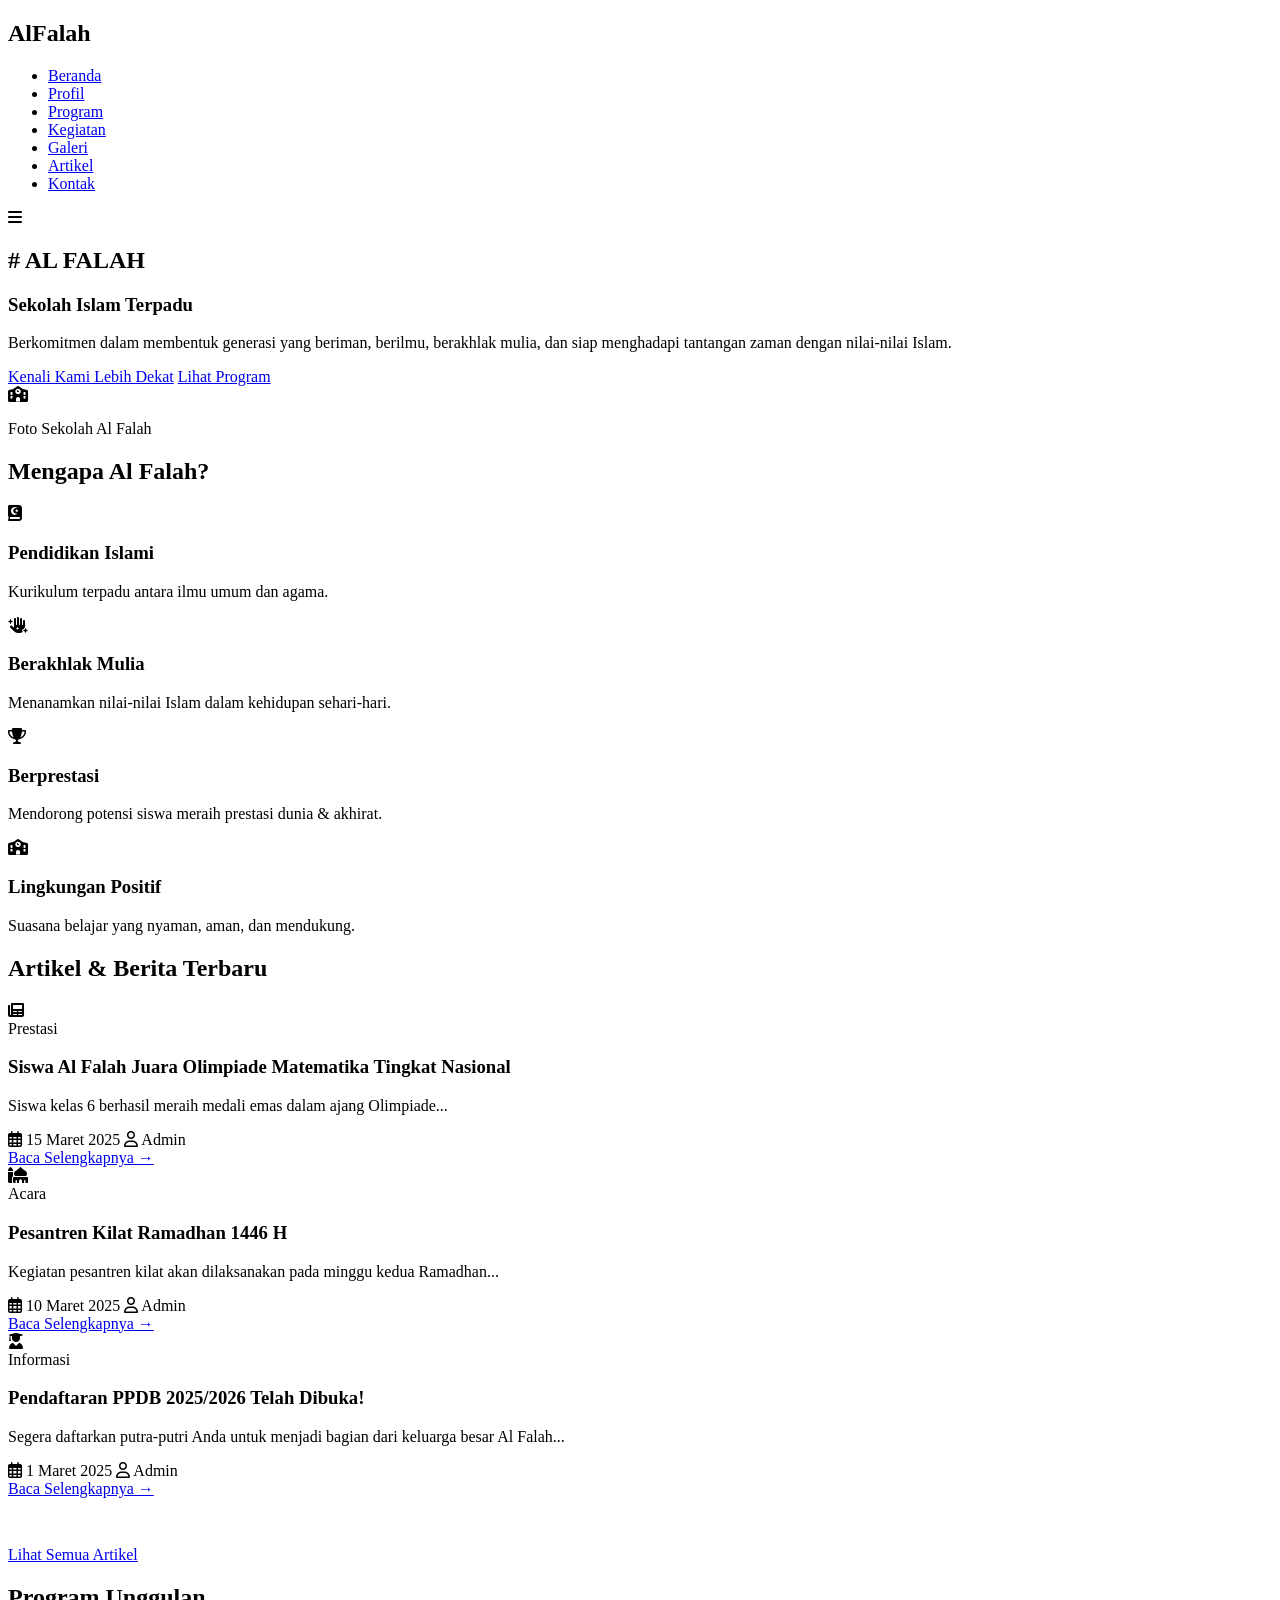
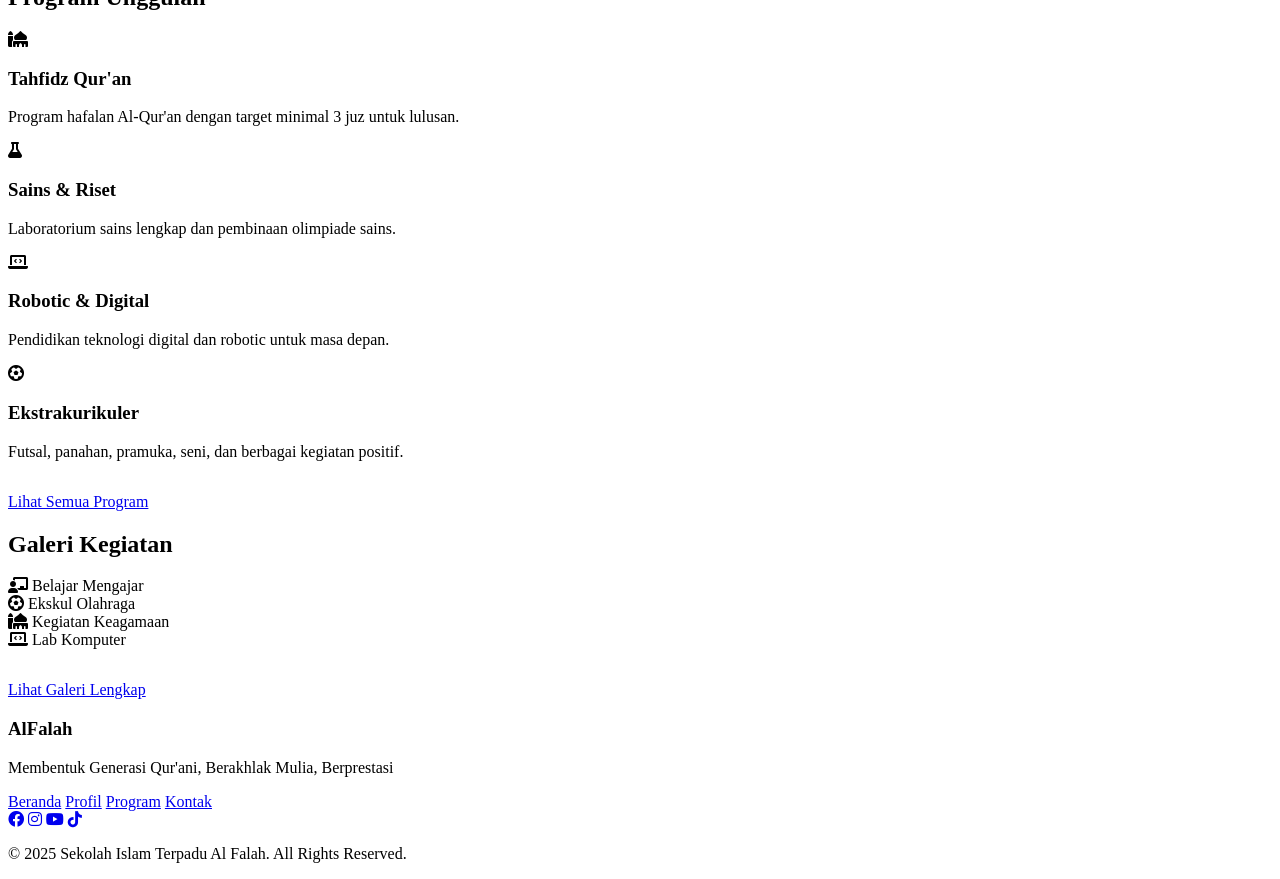
==== index.html @ 6acba29a "Add files via upload" ====
<!DOCTYPE html>
<html lang="id">
<head>
    <meta charset="UTF-8">
    <meta name="viewport" content="width=device-width, initial-scale=1.0">
    <title>Beranda | Sekolah Islam Terpadu Al Falah</title>
    <meta name="description" content="Sekolah Islam Terpadu Al Falah - Membentuk Generasi Qur'ani, Berakhlak Mulia, Berprestasi">
    <link rel="preconnect" href="https://fonts.googleapis.com">
    <link rel="preconnect" href="https://fonts.gstatic.com" crossorigin>
    <link href="https://fonts.googleapis.com/css2?family=Poppins:wght@300;400;500;600;700;800&display=swap" rel="stylesheet">
    <link rel="stylesheet" href="https://cdnjs.cloudflare.com/ajax/libs/font-awesome/6.0.0-beta3/css/all.min.css">
    <link rel="stylesheet" href="css/style.css">
</head>
<body>

<!-- ===== NAVBAR (Menu di garis 3) ===== -->
<nav class="navbar">
    <div class="logo">
        <h2>Al<span>Falah</span></h2>
    </div>
    <ul class="nav-links" id="navLinks">
        <li><a href="index.html" class="active">Beranda</a></li>
        <li><a href="profil.html">Profil</a></li>
        <li><a href="program.html">Program</a></li>
        <li><a href="kegiatan.html">Kegiatan</a></li>
        <li><a href="galeri.html">Galeri</a></li>
        <li><a href="artikel.html">Artikel</a></li>
        <li><a href="kontak.html">Kontak</a></li>
    </ul>
    <div class="menu-toggle" id="menuToggle">
        <i class="fas fa-bars"></i>
    </div>
</nav>

<main>
    <!-- ===== HERO SECTION ===== -->
    <section class="hero">
        <div class="hero-container">
            <div class="hero-content">
                <h1># AL FALAH</h1>
                <h3>Sekolah Islam Terpadu</h3>
                <p>Berkomitmen dalam membentuk generasi yang beriman, berilmu, berakhlak mulia, dan siap menghadapi tantangan zaman dengan nilai-nilai Islam.</p>
                <div class="btn-group">
                    <a href="profil.html" class="btn btn-primary">Kenali Kami Lebih Dekat</a>
                    <a href="program.html" class="btn btn-outline">Lihat Program</a>
                </div>
            </div>
            <div class="hero-image">
                <div class="image-placeholder">
                    <i class="fas fa-school"></i>
                    <p>Foto Sekolah Al Falah</p>
                </div>
            </div>
        </div>
    </section>

    <!-- ===== FITUR UTAMA ===== -->
    <section class="features">
        <div class="container">
            <h2 class="section-title">Mengapa Al Falah?</h2>
            <div class="features-grid">
                <div class="feature-card">
                    <i class="fas fa-quran"></i>
                    <h3>Pendidikan Islami</h3>
                    <p>Kurikulum terpadu antara ilmu umum dan agama.</p>
                </div>
                <div class="feature-card">
                    <i class="fas fa-hand-sparkles"></i>
                    <h3>Berakhlak Mulia</h3>
                    <p>Menanamkan nilai-nilai Islam dalam kehidupan sehari-hari.</p>
                </div>
                <div class="feature-card">
                    <i class="fas fa-trophy"></i>
                    <h3>Berprestasi</h3>
                    <p>Mendorong potensi siswa meraih prestasi dunia & akhirat.</p>
                </div>
                <div class="feature-card">
                    <i class="fas fa-school"></i>
                    <h3>Lingkungan Positif</h3>
                    <p>Suasana belajar yang nyaman, aman, dan mendukung.</p>
                </div>
            </div>
        </div>
    </section>

    <!-- ===== ARTIKEL TERBARU (Blog Utama) ===== -->
    <section class="blog-preview">
        <div class="container">
            <h2 class="section-title">Artikel & Berita Terbaru</h2>
            <div class="blog-grid">
                <div class="blog-card">
                    <div class="blog-image">
                        <i class="fas fa-newspaper"></i>
                    </div>
                    <div class="blog-info">
                        <span class="category">Prestasi</span>
                        <h3>Siswa Al Falah Juara Olimpiade Matematika Tingkat Nasional</h3>
                        <p>Siswa kelas 6 berhasil meraih medali emas dalam ajang Olimpiade...</p>
                        <div class="blog-meta">
                            <span><i class="far fa-calendar-alt"></i> 15 Maret 2025</span>
                            <span><i class="far fa-user"></i> Admin</span>
                        </div>
                        <a href="artikel.html" class="read-more">Baca Selengkapnya →</a>
                    </div>
                </div>
                <div class="blog-card">
                    <div class="blog-image">
                        <i class="fas fa-mosque"></i>
                    </div>
                    <div class="blog-info">
                        <span class="category">Acara</span>
                        <h3>Pesantren Kilat Ramadhan 1446 H</h3>
                        <p>Kegiatan pesantren kilat akan dilaksanakan pada minggu kedua Ramadhan...</p>
                        <div class="blog-meta">
                            <span><i class="far fa-calendar-alt"></i> 10 Maret 2025</span>
                            <span><i class="far fa-user"></i> Admin</span>
                        </div>
                        <a href="artikel.html" class="read-more">Baca Selengkapnya →</a>
                    </div>
                </div>
                <div class="blog-card">
                    <div class="blog-image">
                        <i class="fas fa-user-graduate"></i>
                    </div>
                    <div class="blog-info">
                        <span class="category">Informasi</span>
                        <h3>Pendaftaran PPDB 2025/2026 Telah Dibuka!</h3>
                        <p>Segera daftarkan putra-putri Anda untuk menjadi bagian dari keluarga besar Al Falah...</p>
                        <div class="blog-meta">
                            <span><i class="far fa-calendar-alt"></i> 1 Maret 2025</span>
                            <span><i class="far fa-user"></i> Admin</span>
                        </div>
                        <a href="artikel.html" class="read-more">Baca Selengkapnya →</a>
                    </div>
                </div>
            </div>
            <div class="text-center" style="margin-top: 3rem;">
                <a href="artikel.html" class="btn btn-outline">Lihat Semua Artikel</a>
            </div>
        </div>
    </section>

    <!-- ===== PROGRAM UNGGULAN PREVIEW ===== -->
    <section class="program-preview">
        <div class="container">
            <h2 class="section-title">Program Unggulan</h2>
            <div class="program-grid">
                <div class="program-card">
                    <i class="fas fa-mosque"></i>
                    <h3>Tahfidz Qur'an</h3>
                    <p>Program hafalan Al-Qur'an dengan target minimal 3 juz untuk lulusan.</p>
                </div>
                <div class="program-card">
                    <i class="fas fa-flask"></i>
                    <h3>Sains & Riset</h3>
                    <p>Laboratorium sains lengkap dan pembinaan olimpiade sains.</p>
                </div>
                <div class="program-card">
                    <i class="fas fa-laptop-code"></i>
                    <h3>Robotic & Digital</h3>
                    <p>Pendidikan teknologi digital dan robotic untuk masa depan.</p>
                </div>
                <div class="program-card">
                    <i class="fas fa-futbol"></i>
                    <h3>Ekstrakurikuler</h3>
                    <p>Futsal, panahan, pramuka, seni, dan berbagai kegiatan positif.</p>
                </div>
            </div>
            <div class="text-center" style="margin-top: 2rem;">
                <a href="program.html" class="btn btn-primary">Lihat Semua Program</a>
            </div>
        </div>
    </section>

    <!-- ===== GALERI PREVIEW ===== -->
    <section class="gallery-preview">
        <div class="container">
            <h2 class="section-title">Galeri Kegiatan</h2>
            <div class="gallery-grid">
                <div class="gallery-item">
                    <i class="fas fa-chalkboard-user"></i>
                    <span>Belajar Mengajar</span>
                </div>
                <div class="gallery-item">
                    <i class="fas fa-futbol"></i>
                    <span>Ekskul Olahraga</span>
                </div>
                <div class="gallery-item">
                    <i class="fas fa-mosque"></i>
                    <span>Kegiatan Keagamaan</span>
                </div>
                <div class="gallery-item">
                    <i class="fas fa-laptop-code"></i>
                    <span>Lab Komputer</span>
                </div>
            </div>
            <div class="text-center" style="margin-top: 2rem;">
                <a href="galeri.html" class="btn btn-outline">Lihat Galeri Lengkap</a>
            </div>
        </div>
    </section>
</main>

<footer>
    <div class="footer-content">
        <div class="footer-logo">
            <h3>Al<span>Falah</span></h3>
            <p>Membentuk Generasi Qur'ani, Berakhlak Mulia, Berprestasi</p>
        </div>
        <div class="footer-links">
            <a href="index.html">Beranda</a>
            <a href="profil.html">Profil</a>
            <a href="program.html">Program</a>
            <a href="kontak.html">Kontak</a>
        </div>
        <div class="social-icons">
            <a href="#"><i class="fab fa-facebook"></i></a>
            <a href="#"><i class="fab fa-instagram"></i></a>
            <a href="#"><i class="fab fa-youtube"></i></a>
            <a href="#"><i class="fab fa-tiktok"></i></a>
        </div>
    </div>
    <div class="footer-bottom">
        <p>&copy; 2025 Sekolah Islam Terpadu Al Falah. All Rights Reserved.</p>
    </div>
</footer>

<script src="js/main.js"></script>
</body>
</html>
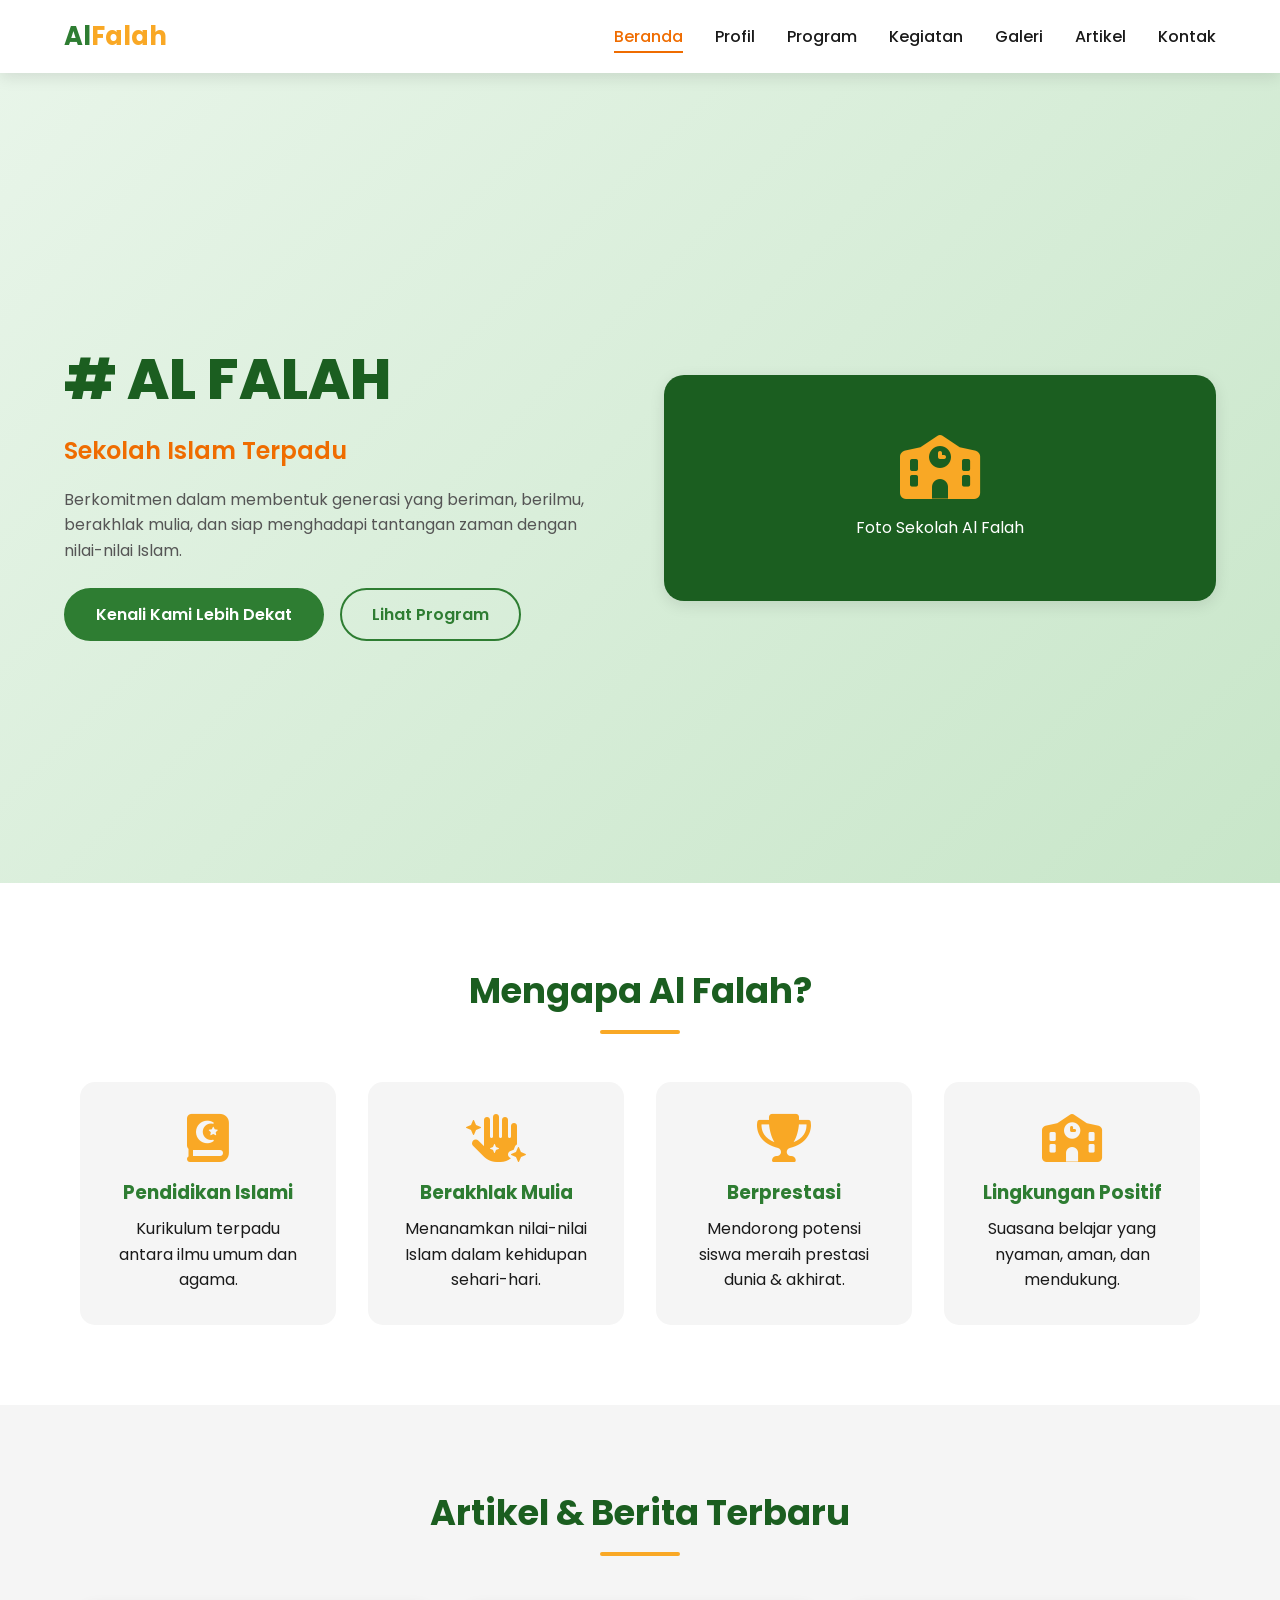
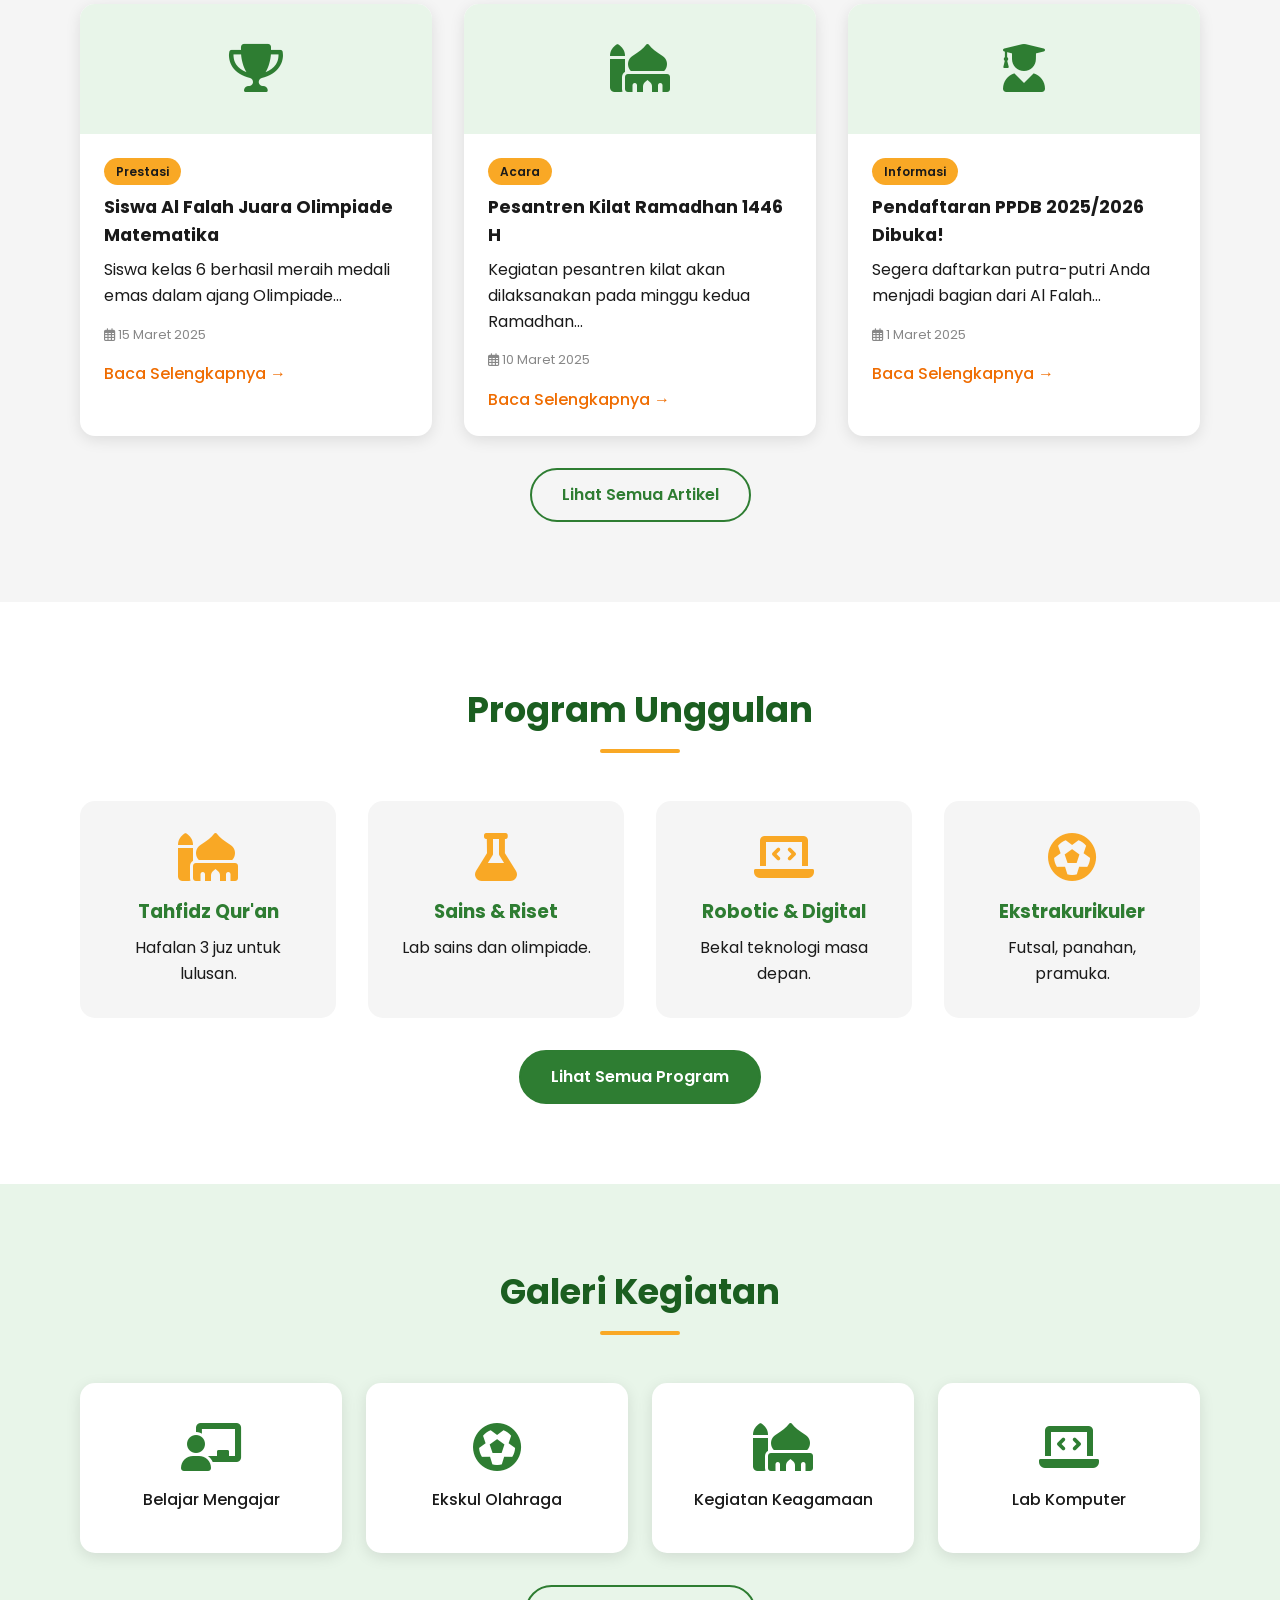
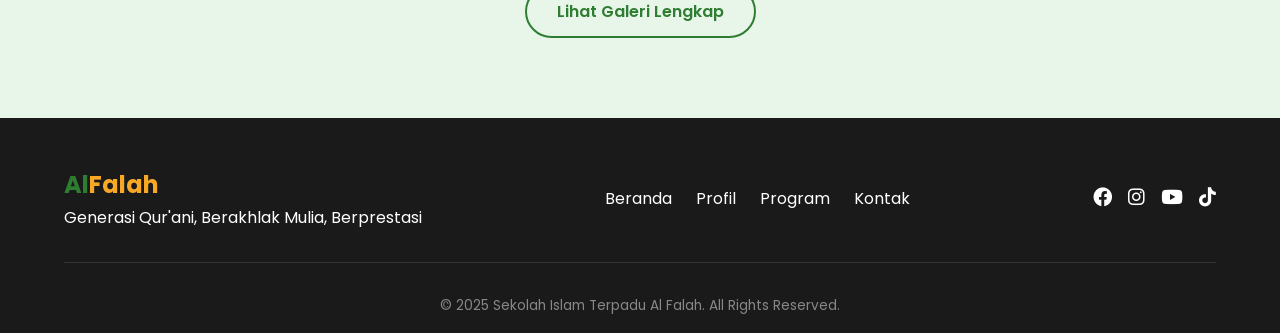
==== commit 9085f6eb: "Update index.html" ====
--- a/index.html
+++ b/index.html
@@ -1,230 +1,631 @@
-<!DOCTYPE html>
-<html lang="id">
-<head>
-    <meta charset="UTF-8">
-    <meta name="viewport" content="width=device-width, initial-scale=1.0">
-    <title>Beranda | Sekolah Islam Terpadu Al Falah</title>
-    <meta name="description" content="Sekolah Islam Terpadu Al Falah - Membentuk Generasi Qur'ani, Berakhlak Mulia, Berprestasi">
-    <link rel="preconnect" href="https://fonts.googleapis.com">
-    <link rel="preconnect" href="https://fonts.gstatic.com" crossorigin>
-    <link href="https://fonts.googleapis.com/css2?family=Poppins:wght@300;400;500;600;700;800&display=swap" rel="stylesheet">
-    <link rel="stylesheet" href="https://cdnjs.cloudflare.com/ajax/libs/font-awesome/6.0.0-beta3/css/all.min.css">
-    <link rel="stylesheet" href="css/style.css">
-</head>
-<body>
-
-<!-- ===== NAVBAR (Menu di garis 3) ===== -->
-<nav class="navbar">
-    <div class="logo">
-        <h2>Al<span>Falah</span></h2>
-    </div>
-    <ul class="nav-links" id="navLinks">
-        <li><a href="index.html" class="active">Beranda</a></li>
-        <li><a href="profil.html">Profil</a></li>
-        <li><a href="program.html">Program</a></li>
-        <li><a href="kegiatan.html">Kegiatan</a></li>
-        <li><a href="galeri.html">Galeri</a></li>
-        <li><a href="artikel.html">Artikel</a></li>
-        <li><a href="kontak.html">Kontak</a></li>
-    </ul>
-    <div class="menu-toggle" id="menuToggle">
-        <i class="fas fa-bars"></i>
-    </div>
-</nav>
-
-<main>
-    <!-- ===== HERO SECTION ===== -->
-    <section class="hero">
-        <div class="hero-container">
-            <div class="hero-content">
-                <h1># AL FALAH</h1>
-                <h3>Sekolah Islam Terpadu</h3>
-                <p>Berkomitmen dalam membentuk generasi yang beriman, berilmu, berakhlak mulia, dan siap menghadapi tantangan zaman dengan nilai-nilai Islam.</p>
-                <div class="btn-group">
-                    <a href="profil.html" class="btn btn-primary">Kenali Kami Lebih Dekat</a>
-                    <a href="program.html" class="btn btn-outline">Lihat Program</a>
-                </div>
-            </div>
-            <div class="hero-image">
-                <div class="image-placeholder">
-                    <i class="fas fa-school"></i>
-                    <p>Foto Sekolah Al Falah</p>
-                </div>
-            </div>
-        </div>
-    </section>
-
-    <!-- ===== FITUR UTAMA ===== -->
-    <section class="features">
-        <div class="container">
-            <h2 class="section-title">Mengapa Al Falah?</h2>
-            <div class="features-grid">
-                <div class="feature-card">
-                    <i class="fas fa-quran"></i>
-                    <h3>Pendidikan Islami</h3>
-                    <p>Kurikulum terpadu antara ilmu umum dan agama.</p>
-                </div>
-                <div class="feature-card">
-                    <i class="fas fa-hand-sparkles"></i>
-                    <h3>Berakhlak Mulia</h3>
-                    <p>Menanamkan nilai-nilai Islam dalam kehidupan sehari-hari.</p>
-                </div>
-                <div class="feature-card">
-                    <i class="fas fa-trophy"></i>
-                    <h3>Berprestasi</h3>
-                    <p>Mendorong potensi siswa meraih prestasi dunia & akhirat.</p>
-                </div>
-                <div class="feature-card">
-                    <i class="fas fa-school"></i>
-                    <h3>Lingkungan Positif</h3>
-                    <p>Suasana belajar yang nyaman, aman, dan mendukung.</p>
-                </div>
-            </div>
-        </div>
-    </section>
-
-    <!-- ===== ARTIKEL TERBARU (Blog Utama) ===== -->
-    <section class="blog-preview">
-        <div class="container">
-            <h2 class="section-title">Artikel & Berita Terbaru</h2>
-            <div class="blog-grid">
-                <div class="blog-card">
-                    <div class="blog-image">
-                        <i class="fas fa-newspaper"></i>
-                    </div>
-                    <div class="blog-info">
-                        <span class="category">Prestasi</span>
-                        <h3>Siswa Al Falah Juara Olimpiade Matematika Tingkat Nasional</h3>
-                        <p>Siswa kelas 6 berhasil meraih medali emas dalam ajang Olimpiade...</p>
-                        <div class="blog-meta">
-                            <span><i class="far fa-calendar-alt"></i> 15 Maret 2025</span>
-                            <span><i class="far fa-user"></i> Admin</span>
-                        </div>
-                        <a href="artikel.html" class="read-more">Baca Selengkapnya →</a>
-                    </div>
-                </div>
-                <div class="blog-card">
-                    <div class="blog-image">
-                        <i class="fas fa-mosque"></i>
-                    </div>
-                    <div class="blog-info">
-                        <span class="category">Acara</span>
-                        <h3>Pesantren Kilat Ramadhan 1446 H</h3>
-                        <p>Kegiatan pesantren kilat akan dilaksanakan pada minggu kedua Ramadhan...</p>
-                        <div class="blog-meta">
-                            <span><i class="far fa-calendar-alt"></i> 10 Maret 2025</span>
-                            <span><i class="far fa-user"></i> Admin</span>
-                        </div>
-                        <a href="artikel.html" class="read-more">Baca Selengkapnya →</a>
-                    </div>
-                </div>
-                <div class="blog-card">
-                    <div class="blog-image">
-                        <i class="fas fa-user-graduate"></i>
-                    </div>
-                    <div class="blog-info">
-                        <span class="category">Informasi</span>
-                        <h3>Pendaftaran PPDB 2025/2026 Telah Dibuka!</h3>
-                        <p>Segera daftarkan putra-putri Anda untuk menjadi bagian dari keluarga besar Al Falah...</p>
-                        <div class="blog-meta">
-                            <span><i class="far fa-calendar-alt"></i> 1 Maret 2025</span>
-                            <span><i class="far fa-user"></i> Admin</span>
-                        </div>
-                        <a href="artikel.html" class="read-more">Baca Selengkapnya →</a>
-                    </div>
-                </div>
-            </div>
-            <div class="text-center" style="margin-top: 3rem;">
-                <a href="artikel.html" class="btn btn-outline">Lihat Semua Artikel</a>
-            </div>
-        </div>
-    </section>
-
-    <!-- ===== PROGRAM UNGGULAN PREVIEW ===== -->
-    <section class="program-preview">
-        <div class="container">
-            <h2 class="section-title">Program Unggulan</h2>
-            <div class="program-grid">
-                <div class="program-card">
-                    <i class="fas fa-mosque"></i>
-                    <h3>Tahfidz Qur'an</h3>
-                    <p>Program hafalan Al-Qur'an dengan target minimal 3 juz untuk lulusan.</p>
-                </div>
-                <div class="program-card">
-                    <i class="fas fa-flask"></i>
-                    <h3>Sains & Riset</h3>
-                    <p>Laboratorium sains lengkap dan pembinaan olimpiade sains.</p>
-                </div>
-                <div class="program-card">
-                    <i class="fas fa-laptop-code"></i>
-                    <h3>Robotic & Digital</h3>
-                    <p>Pendidikan teknologi digital dan robotic untuk masa depan.</p>
-                </div>
-                <div class="program-card">
-                    <i class="fas fa-futbol"></i>
-                    <h3>Ekstrakurikuler</h3>
-                    <p>Futsal, panahan, pramuka, seni, dan berbagai kegiatan positif.</p>
-                </div>
-            </div>
-            <div class="text-center" style="margin-top: 2rem;">
-                <a href="program.html" class="btn btn-primary">Lihat Semua Program</a>
-            </div>
-        </div>
-    </section>
-
-    <!-- ===== GALERI PREVIEW ===== -->
-    <section class="gallery-preview">
-        <div class="container">
-            <h2 class="section-title">Galeri Kegiatan</h2>
-            <div class="gallery-grid">
-                <div class="gallery-item">
-                    <i class="fas fa-chalkboard-user"></i>
-                    <span>Belajar Mengajar</span>
-                </div>
-                <div class="gallery-item">
-                    <i class="fas fa-futbol"></i>
-                    <span>Ekskul Olahraga</span>
-                </div>
-                <div class="gallery-item">
-                    <i class="fas fa-mosque"></i>
-                    <span>Kegiatan Keagamaan</span>
-                </div>
-                <div class="gallery-item">
-                    <i class="fas fa-laptop-code"></i>
-                    <span>Lab Komputer</span>
-                </div>
-            </div>
-            <div class="text-center" style="margin-top: 2rem;">
-                <a href="galeri.html" class="btn btn-outline">Lihat Galeri Lengkap</a>
-            </div>
-        </div>
-    </section>
-</main>
-
-<footer>
-    <div class="footer-content">
-        <div class="footer-logo">
-            <h3>Al<span>Falah</span></h3>
-            <p>Membentuk Generasi Qur'ani, Berakhlak Mulia, Berprestasi</p>
-        </div>
-        <div class="footer-links">
-            <a href="index.html">Beranda</a>
-            <a href="profil.html">Profil</a>
-            <a href="program.html">Program</a>
-            <a href="kontak.html">Kontak</a>
-        </div>
-        <div class="social-icons">
-            <a href="#"><i class="fab fa-facebook"></i></a>
-            <a href="#"><i class="fab fa-instagram"></i></a>
-            <a href="#"><i class="fab fa-youtube"></i></a>
-            <a href="#"><i class="fab fa-tiktok"></i></a>
-        </div>
-    </div>
-    <div class="footer-bottom">
-        <p>&copy; 2025 Sekolah Islam Terpadu Al Falah. All Rights Reserved.</p>
-    </div>
-</footer>
-
-<script src="js/main.js"></script>
-</body>
+<!DOCTYPE html>
+<html lang="id">
+<head>
+    <meta charset="UTF-8">
+    <meta name="viewport" content="width=device-width, initial-scale=1.0">
+    <title>Beranda | Sekolah Islam Terpadu Al Falah</title>
+    <link rel="preconnect" href="https://fonts.googleapis.com">
+    <link rel="preconnect" href="https://fonts.gstatic.com" crossorigin>
+    <link href="https://fonts.googleapis.com/css2?family=Poppins:wght@300;400;500;600;700;800&display=swap" rel="stylesheet">
+    <link rel="stylesheet" href="https://cdnjs.cloudflare.com/ajax/libs/font-awesome/6.0.0-beta3/css/all.min.css">
+    <style>
+        * {
+            margin: 0;
+            padding: 0;
+            box-sizing: border-box;
+        }
+        :root {
+            --primary-green: #2e7d32;
+            --primary-dark: #1b5e20;
+            --primary-light: #e8f5e9;
+            --accent-gold: #f9a825;
+            --accent-orange: #ef6c00;
+            --text-dark: #1a1a1a;
+            --text-gray: #555;
+            --text-light: #888;
+            --bg-light: #f5f5f5;
+            --white: #ffffff;
+            --shadow: 0 4px 15px rgba(0,0,0,0.1);
+            --transition: all 0.3s ease;
+        }
+        body {
+            font-family: 'Poppins', sans-serif;
+            line-height: 1.6;
+            color: var(--text-dark);
+            overflow-x: hidden;
+        }
+        .container {
+            max-width: 1200px;
+            margin: 0 auto;
+            padding: 0 20px;
+        }
+        .section-title {
+            font-size: 2.2rem;
+            text-align: center;
+            color: var(--primary-dark);
+            margin-bottom: 3rem;
+            position: relative;
+            padding-bottom: 15px;
+        }
+        .section-title::after {
+            content: '';
+            position: absolute;
+            bottom: 0;
+            left: 50%;
+            transform: translateX(-50%);
+            width: 80px;
+            height: 4px;
+            background: var(--accent-gold);
+            border-radius: 2px;
+        }
+        .text-center {
+            text-align: center;
+        }
+        /* Navbar */
+        .navbar {
+            background: var(--white);
+            padding: 1rem 5%;
+            display: flex;
+            justify-content: space-between;
+            align-items: center;
+            box-shadow: var(--shadow);
+            position: sticky;
+            top: 0;
+            z-index: 1000;
+            flex-wrap: wrap;
+        }
+        .logo h2 {
+            color: var(--primary-green);
+            font-size: 1.6rem;
+        }
+        .logo span {
+            color: var(--accent-gold);
+        }
+        .nav-links {
+            display: flex;
+            gap: 2rem;
+            list-style: none;
+        }
+        .nav-links li {
+            list-style: none;
+        }
+        .nav-links a {
+            text-decoration: none;
+            color: var(--text-dark);
+            font-weight: 500;
+            transition: var(--transition);
+            position: relative;
+        }
+        .nav-links a::after {
+            content: '';
+            position: absolute;
+            bottom: -5px;
+            left: 0;
+            width: 0;
+            height: 2px;
+            background: var(--accent-orange);
+            transition: var(--transition);
+        }
+        .nav-links a:hover::after,
+        .nav-links a.active::after {
+            width: 100%;
+        }
+        .nav-links a:hover,
+        .nav-links a.active {
+            color: var(--accent-orange);
+        }
+        .menu-toggle {
+            display: none;
+            font-size: 1.5rem;
+            cursor: pointer;
+            color: var(--primary-green);
+        }
+        /* Buttons */
+        .btn {
+            padding: 12px 30px;
+            border-radius: 40px;
+            text-decoration: none;
+            font-weight: 600;
+            transition: var(--transition);
+            display: inline-block;
+            cursor: pointer;
+            border: none;
+            font-family: inherit;
+        }
+        .btn-primary {
+            background: var(--primary-green);
+            color: var(--white);
+            border: 2px solid var(--primary-green);
+        }
+        .btn-primary:hover {
+            background: var(--primary-dark);
+            transform: translateY(-3px);
+        }
+        .btn-outline {
+            border: 2px solid var(--primary-green);
+            color: var(--primary-green);
+            background: transparent;
+        }
+        .btn-outline:hover {
+            background: var(--primary-green);
+            color: var(--white);
+            transform: translateY(-3px);
+        }
+        /* Hero */
+        .hero {
+            min-height: 90vh;
+            background: linear-gradient(135deg, #e8f5e9 0%, #c8e6c9 100%);
+            display: flex;
+            align-items: center;
+            padding: 80px 5% 60px;
+        }
+        .hero-container {
+            max-width: 1200px;
+            margin: 0 auto;
+            display: grid;
+            grid-template-columns: 1fr 1fr;
+            gap: 3rem;
+            align-items: center;
+        }
+        .hero-content h1 {
+            font-size: 3.5rem;
+            font-weight: 800;
+            color: var(--primary-dark);
+            margin-bottom: 0.5rem;
+        }
+        .hero-content h3 {
+            font-size: 1.5rem;
+            font-weight: 600;
+            color: var(--accent-orange);
+            margin-bottom: 1rem;
+        }
+        .hero-content p {
+            color: var(--text-gray);
+            margin-bottom: 1.5rem;
+        }
+        .btn-group {
+            display: flex;
+            gap: 1rem;
+            flex-wrap: wrap;
+        }
+        .image-placeholder {
+            background: var(--primary-dark);
+            border-radius: 20px;
+            padding: 60px 40px;
+            text-align: center;
+            color: var(--white);
+            box-shadow: var(--shadow);
+        }
+        .image-placeholder i {
+            font-size: 4rem;
+            margin-bottom: 1rem;
+            color: var(--accent-gold);
+        }
+        /* Features */
+        .features {
+            padding: 5rem 0;
+            background: var(--white);
+        }
+        .features-grid {
+            display: grid;
+            grid-template-columns: repeat(4, 1fr);
+            gap: 2rem;
+            max-width: 1200px;
+            margin: 0 auto;
+            padding: 0 20px;
+        }
+        .feature-card {
+            background: var(--bg-light);
+            padding: 2rem;
+            text-align: center;
+            border-radius: 15px;
+            transition: var(--transition);
+        }
+        .feature-card:hover {
+            transform: translateY(-10px);
+            box-shadow: var(--shadow);
+        }
+        .feature-card i {
+            font-size: 3rem;
+            color: var(--accent-gold);
+            margin-bottom: 1rem;
+        }
+        .feature-card h3 {
+            color: var(--primary-green);
+            margin-bottom: 0.5rem;
+        }
+        /* Blog Preview */
+        .blog-preview {
+            padding: 5rem 0;
+            background: var(--bg-light);
+        }
+        .blog-grid {
+            display: grid;
+            grid-template-columns: repeat(3, 1fr);
+            gap: 2rem;
+            max-width: 1200px;
+            margin: 0 auto;
+            padding: 0 20px;
+        }
+        .blog-card {
+            background: var(--white);
+            border-radius: 15px;
+            overflow: hidden;
+            box-shadow: var(--shadow);
+            transition: var(--transition);
+        }
+        .blog-card:hover {
+            transform: translateY(-5px);
+        }
+        .blog-image {
+            background: var(--primary-light);
+            padding: 40px;
+            text-align: center;
+        }
+        .blog-image i {
+            font-size: 3rem;
+            color: var(--primary-green);
+        }
+        .blog-info {
+            padding: 1.5rem;
+        }
+        .category {
+            background: var(--accent-gold);
+            color: var(--text-dark);
+            padding: 4px 12px;
+            border-radius: 20px;
+            font-size: 0.75rem;
+            font-weight: 600;
+            display: inline-block;
+            margin-bottom: 0.5rem;
+        }
+        .blog-info h3 {
+            margin-bottom: 0.5rem;
+            font-size: 1.1rem;
+        }
+        .blog-meta {
+            margin: 1rem 0;
+            font-size: 0.8rem;
+            color: var(--text-light);
+        }
+        .read-more {
+            color: var(--accent-orange);
+            text-decoration: none;
+            font-weight: 500;
+        }
+        /* Program Preview */
+        .program-preview {
+            padding: 5rem 0;
+            background: var(--white);
+        }
+        .program-grid {
+            display: grid;
+            grid-template-columns: repeat(4, 1fr);
+            gap: 2rem;
+            max-width: 1200px;
+            margin: 0 auto;
+            padding: 0 20px;
+        }
+        .program-card {
+            background: var(--bg-light);
+            padding: 2rem;
+            text-align: center;
+            border-radius: 15px;
+            transition: var(--transition);
+        }
+        .program-card:hover {
+            transform: translateY(-10px);
+            box-shadow: var(--shadow);
+        }
+        .program-card i {
+            font-size: 3rem;
+            color: var(--accent-gold);
+            margin-bottom: 1rem;
+        }
+        .program-card h3 {
+            color: var(--primary-green);
+            margin-bottom: 0.5rem;
+        }
+        /* Gallery Preview */
+        .gallery-preview {
+            padding: 5rem 0;
+            background: var(--primary-light);
+        }
+        .gallery-grid {
+            display: grid;
+            grid-template-columns: repeat(4, 1fr);
+            gap: 1.5rem;
+            max-width: 1200px;
+            margin: 0 auto;
+            padding: 0 20px;
+        }
+        .gallery-item {
+            background: var(--white);
+            padding: 40px 20px;
+            text-align: center;
+            border-radius: 15px;
+            transition: var(--transition);
+            cursor: pointer;
+            box-shadow: var(--shadow);
+        }
+        .gallery-item i {
+            font-size: 3rem;
+            color: var(--primary-green);
+            margin-bottom: 1rem;
+            display: block;
+        }
+        .gallery-item span {
+            color: var(--text-dark);
+            font-weight: 500;
+        }
+        .gallery-item:hover {
+            transform: scale(1.03);
+            background: var(--primary-green);
+        }
+        .gallery-item:hover i,
+        .gallery-item:hover span {
+            color: var(--white);
+        }
+        /* Footer */
+        footer {
+            background: #1a1a1a;
+            color: var(--white);
+            padding: 3rem 5% 1rem;
+        }
+        .footer-content {
+            max-width: 1200px;
+            margin: 0 auto;
+            display: flex;
+            justify-content: space-between;
+            align-items: center;
+            flex-wrap: wrap;
+            gap: 2rem;
+            padding-bottom: 2rem;
+            border-bottom: 1px solid #333;
+        }
+        .footer-logo h3 {
+            font-size: 1.5rem;
+            color: var(--primary-green);
+        }
+        .footer-logo span {
+            color: var(--accent-gold);
+        }
+        .footer-links {
+            display: flex;
+            gap: 1.5rem;
+        }
+        .footer-links a {
+            color: var(--white);
+            text-decoration: none;
+            transition: var(--transition);
+        }
+        .footer-links a:hover {
+            color: var(--accent-gold);
+        }
+        .social-icons {
+            display: flex;
+            gap: 1rem;
+        }
+        .social-icons a {
+            color: var(--white);
+            font-size: 1.2rem;
+            transition: var(--transition);
+        }
+        .social-icons a:hover {
+            color: var(--accent-gold);
+            transform: translateY(-3px);
+        }
+        .footer-bottom {
+            text-align: center;
+            padding-top: 2rem;
+            font-size: 0.85rem;
+            color: var(--text-light);
+        }
+        /* Responsive */
+        @media (max-width: 1024px) {
+            .features-grid, .program-grid, .gallery-grid {
+                grid-template-columns: repeat(2, 1fr);
+            }
+            .blog-grid {
+                grid-template-columns: repeat(2, 1fr);
+            }
+        }
+        @media (max-width: 992px) {
+            .hero-container {
+                grid-template-columns: 1fr;
+                text-align: center;
+            }
+            .btn-group {
+                justify-content: center;
+            }
+            .hero-content h1 {
+                font-size: 2.5rem;
+            }
+        }
+        @media (max-width: 768px) {
+            .menu-toggle {
+                display: block;
+            }
+            .nav-links {
+                position: fixed;
+                top: 70px;
+                left: -100%;
+                width: 100%;
+                background: var(--white);
+                flex-direction: column;
+                align-items: center;
+                padding: 2rem 0;
+                box-shadow: var(--shadow);
+                transition: var(--transition);
+            }
+            .nav-links.active {
+                left: 0;
+            }
+            .features-grid, .program-grid, .gallery-grid, .blog-grid {
+                grid-template-columns: 1fr;
+            }
+            .footer-content {
+                flex-direction: column;
+                text-align: center;
+            }
+        }
+    </style>
+</head>
+<body>
+
+<nav class="navbar">
+    <div class="logo">
+        <h2>Al<span>Falah</span></h2>
+    </div>
+    <ul class="nav-links" id="navLinks">
+        <li><a href="index.html" class="active">Beranda</a></li>
+        <li><a href="profil.html">Profil</a></li>
+        <li><a href="program.html">Program</a></li>
+        <li><a href="kegiatan.html">Kegiatan</a></li>
+        <li><a href="galeri.html">Galeri</a></li>
+        <li><a href="artikel.html">Artikel</a></li>
+        <li><a href="kontak.html">Kontak</a></li>
+    </ul>
+    <div class="menu-toggle" id="menuToggle">
+        <i class="fas fa-bars"></i>
+    </div>
+</nav>
+
+<main>
+    <section class="hero">
+        <div class="hero-container">
+            <div class="hero-content">
+                <h1># AL FALAH</h1>
+                <h3>Sekolah Islam Terpadu</h3>
+                <p>Berkomitmen dalam membentuk generasi yang beriman, berilmu, berakhlak mulia, dan siap menghadapi tantangan zaman dengan nilai-nilai Islam.</p>
+                <div class="btn-group">
+                    <a href="profil.html" class="btn btn-primary">Kenali Kami Lebih Dekat</a>
+                    <a href="program.html" class="btn btn-outline">Lihat Program</a>
+                </div>
+            </div>
+            <div class="hero-image">
+                <div class="image-placeholder">
+                    <i class="fas fa-school"></i>
+                    <p>Foto Sekolah Al Falah</p>
+                </div>
+            </div>
+        </div>
+    </section>
+
+    <section class="features">
+        <div class="container">
+            <h2 class="section-title">Mengapa Al Falah?</h2>
+            <div class="features-grid">
+                <div class="feature-card">
+                    <i class="fas fa-quran"></i>
+                    <h3>Pendidikan Islami</h3>
+                    <p>Kurikulum terpadu antara ilmu umum dan agama.</p>
+                </div>
+                <div class="feature-card">
+                    <i class="fas fa-hand-sparkles"></i>
+                    <h3>Berakhlak Mulia</h3>
+                    <p>Menanamkan nilai-nilai Islam dalam kehidupan sehari-hari.</p>
+                </div>
+                <div class="feature-card">
+                    <i class="fas fa-trophy"></i>
+                    <h3>Berprestasi</h3>
+                    <p>Mendorong potensi siswa meraih prestasi dunia & akhirat.</p>
+                </div>
+                <div class="feature-card">
+                    <i class="fas fa-school"></i>
+                    <h3>Lingkungan Positif</h3>
+                    <p>Suasana belajar yang nyaman, aman, dan mendukung.</p>
+                </div>
+            </div>
+        </div>
+    </section>
+
+    <section class="blog-preview">
+        <div class="container">
+            <h2 class="section-title">Artikel & Berita Terbaru</h2>
+            <div class="blog-grid">
+                <div class="blog-card">
+                    <div class="blog-image"><i class="fas fa-trophy"></i></div>
+                    <div class="blog-info">
+                        <span class="category">Prestasi</span>
+                        <h3>Siswa Al Falah Juara Olimpiade Matematika</h3>
+                        <p>Siswa kelas 6 berhasil meraih medali emas dalam ajang Olimpiade...</p>
+                        <div class="blog-meta"><span><i class="far fa-calendar-alt"></i> 15 Maret 2025</span></div>
+                        <a href="artikel.html" class="read-more">Baca Selengkapnya →</a>
+                    </div>
+                </div>
+                <div class="blog-card">
+                    <div class="blog-image"><i class="fas fa-mosque"></i></div>
+                    <div class="blog-info">
+                        <span class="category">Acara</span>
+                        <h3>Pesantren Kilat Ramadhan 1446 H</h3>
+                        <p>Kegiatan pesantren kilat akan dilaksanakan pada minggu kedua Ramadhan...</p>
+                        <div class="blog-meta"><span><i class="far fa-calendar-alt"></i> 10 Maret 2025</span></div>
+                        <a href="artikel.html" class="read-more">Baca Selengkapnya →</a>
+                    </div>
+                </div>
+                <div class="blog-card">
+                    <div class="blog-image"><i class="fas fa-user-graduate"></i></div>
+                    <div class="blog-info">
+                        <span class="category">Informasi</span>
+                        <h3>Pendaftaran PPDB 2025/2026 Dibuka!</h3>
+                        <p>Segera daftarkan putra-putri Anda menjadi bagian dari Al Falah...</p>
+                        <div class="blog-meta"><span><i class="far fa-calendar-alt"></i> 1 Maret 2025</span></div>
+                        <a href="artikel.html" class="read-more">Baca Selengkapnya →</a>
+                    </div>
+                </div>
+            </div>
+            <div class="text-center" style="margin-top: 2rem;"><a href="artikel.html" class="btn btn-outline">Lihat Semua Artikel</a></div>
+        </div>
+    </section>
+
+    <section class="program-preview">
+        <div class="container">
+            <h2 class="section-title">Program Unggulan</h2>
+            <div class="program-grid">
+                <div class="program-card"><i class="fas fa-mosque"></i><h3>Tahfidz Qur'an</h3><p>Hafalan 3 juz untuk lulusan.</p></div>
+                <div class="program-card"><i class="fas fa-flask"></i><h3>Sains & Riset</h3><p>Lab sains dan olimpiade.</p></div>
+                <div class="program-card"><i class="fas fa-laptop-code"></i><h3>Robotic & Digital</h3><p>Bekal teknologi masa depan.</p></div>
+                <div class="program-card"><i class="fas fa-futbol"></i><h3>Ekstrakurikuler</h3><p>Futsal, panahan, pramuka.</p></div>
+            </div>
+            <div class="text-center" style="margin-top: 2rem;"><a href="program.html" class="btn btn-primary">Lihat Semua Program</a></div>
+        </div>
+    </section>
+
+    <section class="gallery-preview">
+        <div class="container">
+            <h2 class="section-title">Galeri Kegiatan</h2>
+            <div class="gallery-grid">
+                <div class="gallery-item"><i class="fas fa-chalkboard-user"></i><span>Belajar Mengajar</span></div>
+                <div class="gallery-item"><i class="fas fa-futbol"></i><span>Ekskul Olahraga</span></div>
+                <div class="gallery-item"><i class="fas fa-mosque"></i><span>Kegiatan Keagamaan</span></div>
+                <div class="gallery-item"><i class="fas fa-laptop-code"></i><span>Lab Komputer</span></div>
+            </div>
+            <div class="text-center" style="margin-top: 2rem;"><a href="galeri.html" class="btn btn-outline">Lihat Galeri Lengkap</a></div>
+        </div>
+    </section>
+</main>
+
+<footer>
+    <div class="footer-content">
+        <div class="footer-logo"><h3>Al<span>Falah</span></h3><p>Generasi Qur'ani, Berakhlak Mulia, Berprestasi</p></div>
+        <div class="footer-links"><a href="index.html">Beranda</a><a href="profil.html">Profil</a><a href="program.html">Program</a><a href="kontak.html">Kontak</a></div>
+        <div class="social-icons"><a href="#"><i class="fab fa-facebook"></i></a><a href="#"><i class="fab fa-instagram"></i></a><a href="#"><i class="fab fa-youtube"></i></a><a href="#"><i class="fab fa-tiktok"></i></a></div>
+    </div>
+    <div class="footer-bottom"><p>&copy; 2025 Sekolah Islam Terpadu Al Falah. All Rights Reserved.</p></div>
+</footer>
+
+<script>
+    const menuToggle = document.getElementById('menuToggle');
+    const navLinks = document.getElementById('navLinks');
+    if (menuToggle) {
+        menuToggle.addEventListener('click', () => { navLinks.classList.toggle('active'); });
+    }
+    document.querySelectorAll('.nav-links a').forEach(link => {
+        link.addEventListener('click', () => {
+            if (navLinks.classList.contains('active')) navLinks.classList.remove('active');
+        });
+    });
+</script>
+</body>
 </html>
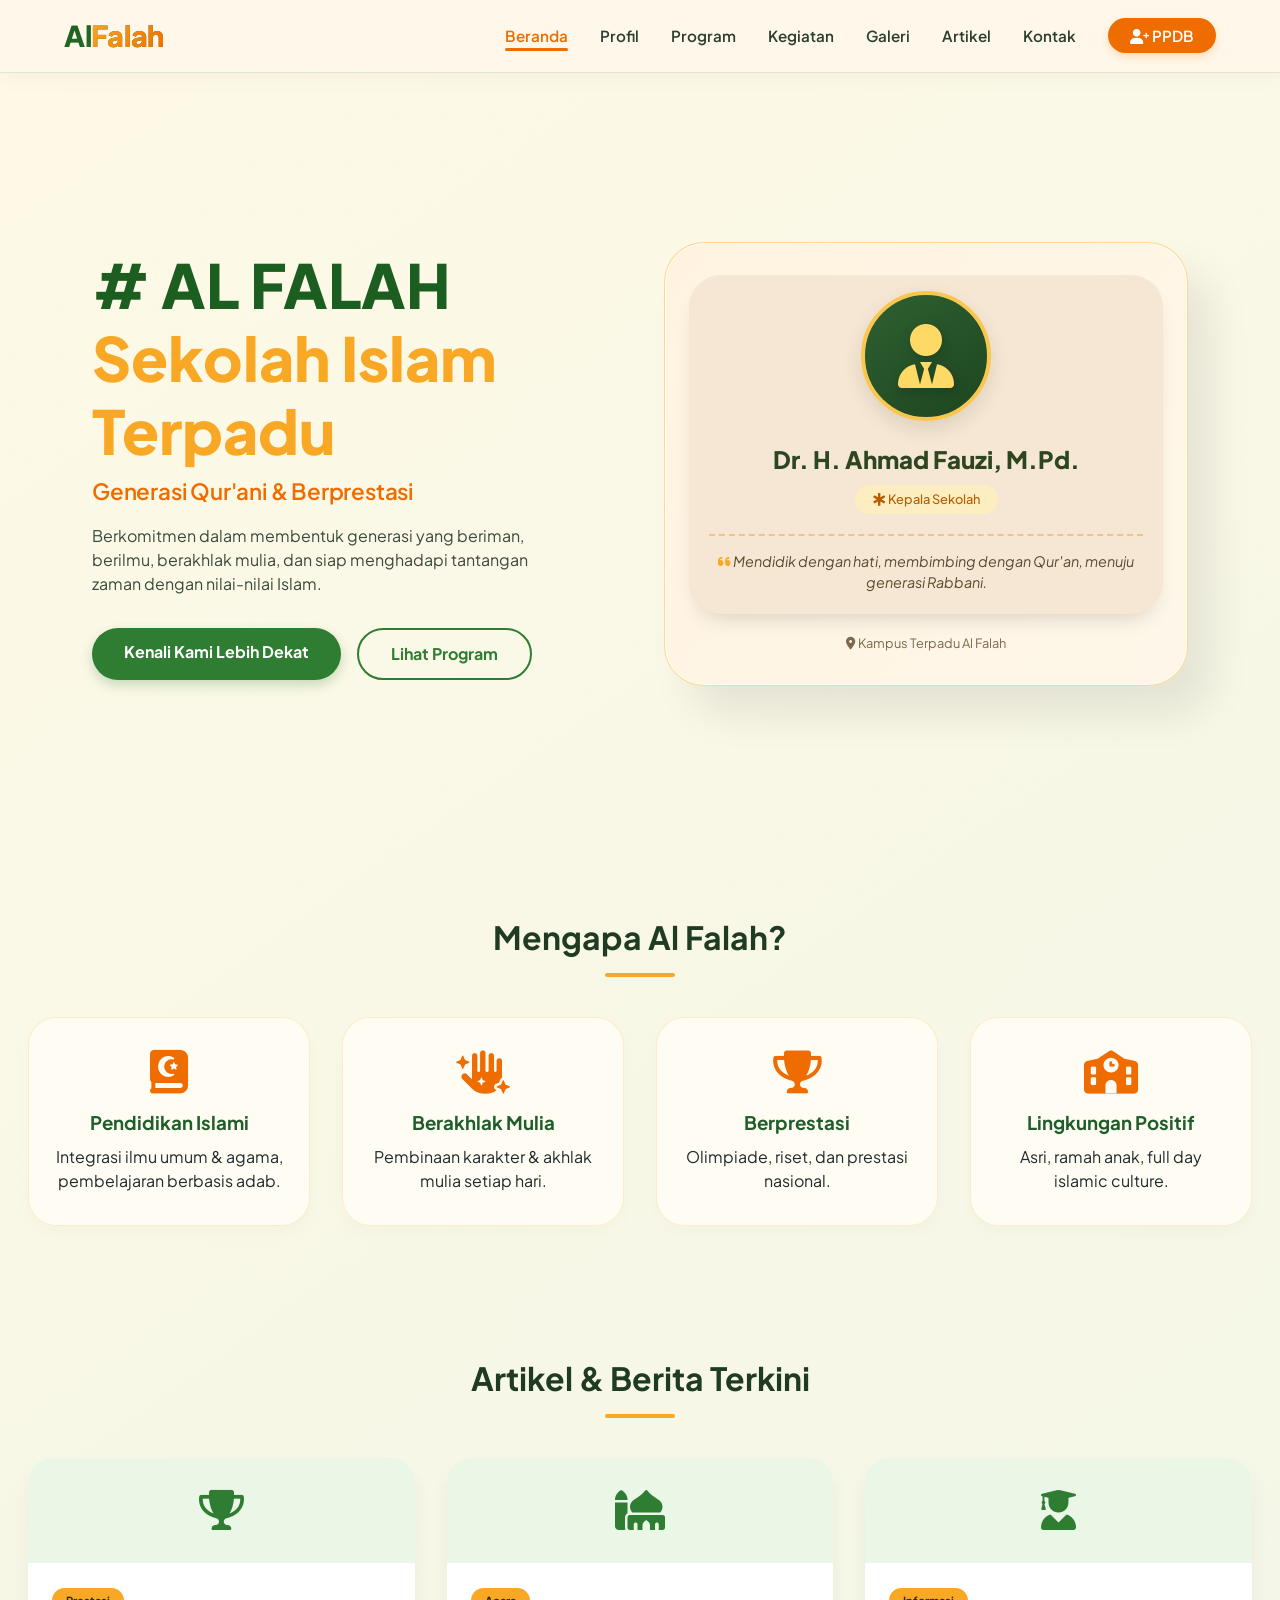
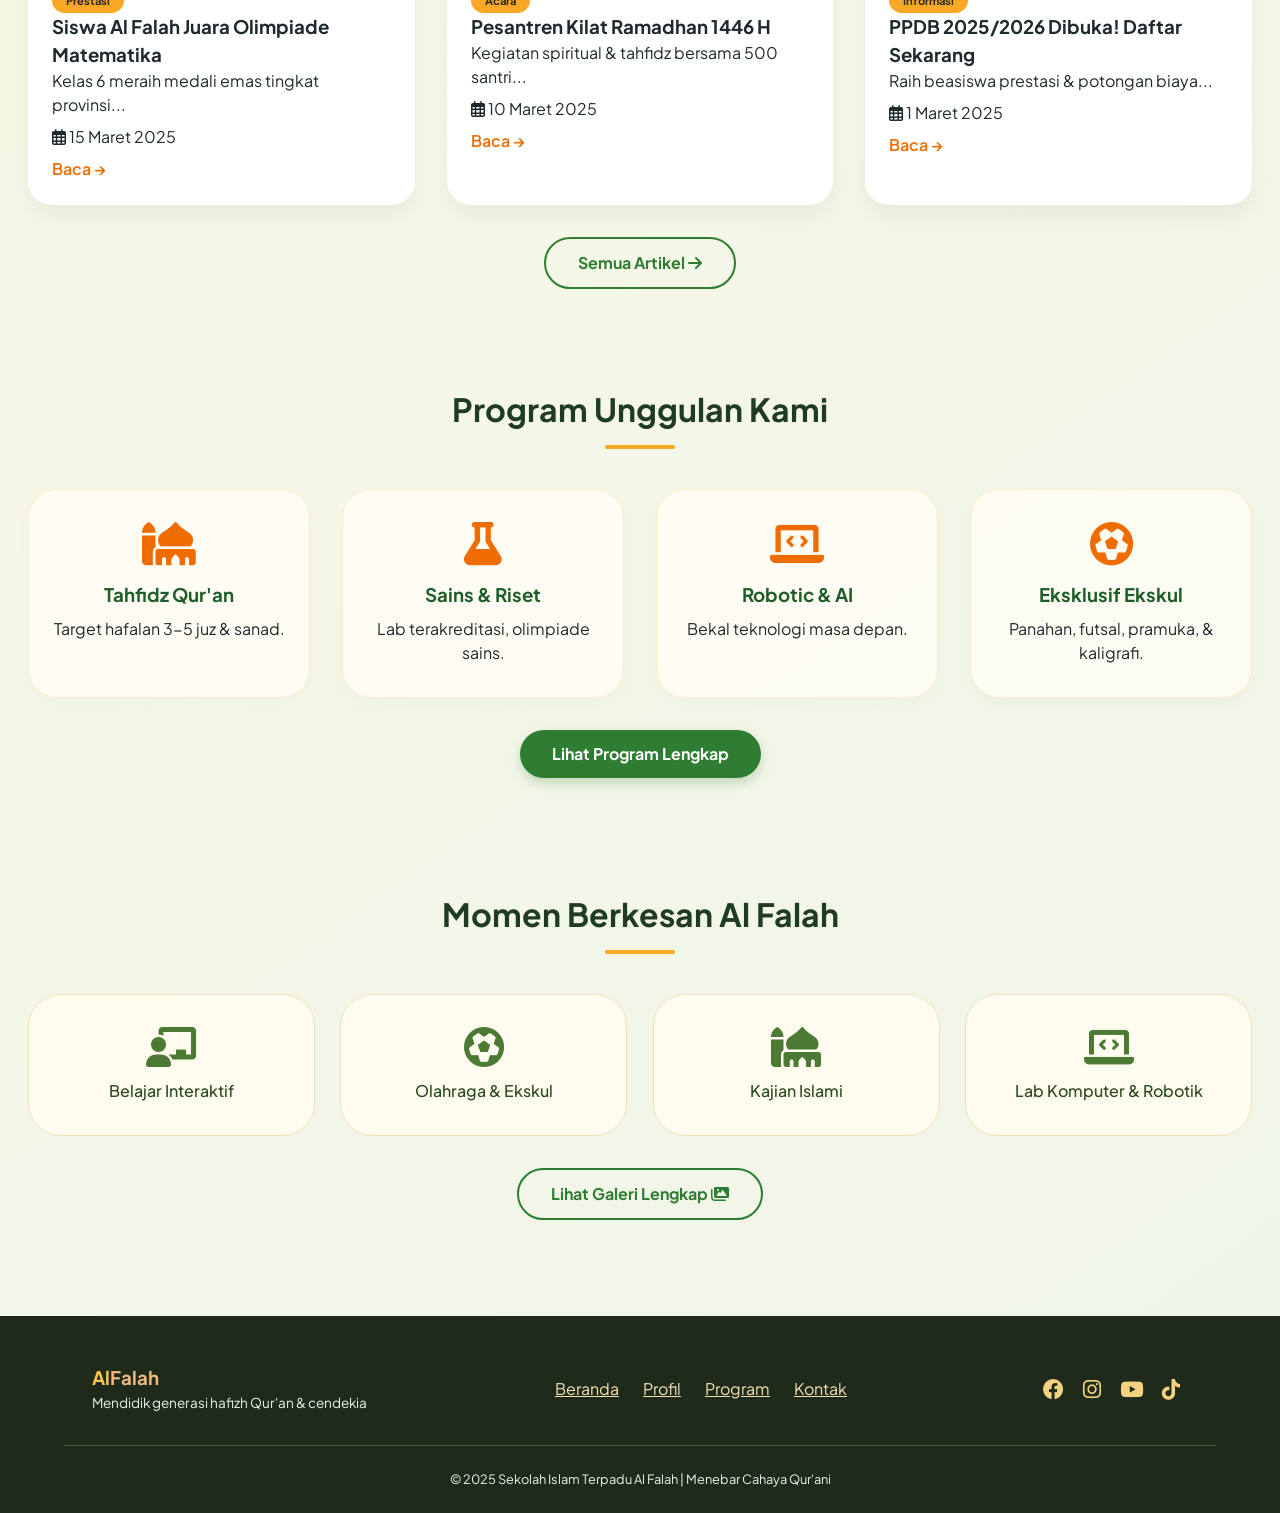
==== commit 5ea59bb0: "Update index.html" ====
--- a/index.html
+++ b/index.html
@@ -2,11 +2,11 @@
 <html lang="id">
 <head>
     <meta charset="UTF-8">
-    <meta name="viewport" content="width=device-width, initial-scale=1.0">
-    <title>Beranda | Sekolah Islam Terpadu Al Falah</title>
+    <meta name="viewport" content="width=device-width, initial-scale=1.0, user-scalable=yes">
+    <title>Al Falah | Sekolah Islam Terpadu Berkemajuan</title>
     <link rel="preconnect" href="https://fonts.googleapis.com">
     <link rel="preconnect" href="https://fonts.gstatic.com" crossorigin>
-    <link href="https://fonts.googleapis.com/css2?family=Poppins:wght@300;400;500;600;700;800&display=swap" rel="stylesheet">
+    <link href="https://fonts.googleapis.com/css2?family=Inter:opsz,wght@14..32,300;14..32,400;14..32,500;14..32,600;14..32,700;14..32,800&family=Plus+Jakarta+Sans:wght@400;500;600;700;800&display=swap" rel="stylesheet">
     <link rel="stylesheet" href="https://cdnjs.cloudflare.com/ajax/libs/font-awesome/6.0.0-beta3/css/all.min.css">
     <style>
         * {
@@ -14,477 +14,430 @@
             padding: 0;
             box-sizing: border-box;
         }
-        :root {
-            --primary-green: #2e7d32;
-            --primary-dark: #1b5e20;
-            --primary-light: #e8f5e9;
-            --accent-gold: #f9a825;
-            --accent-orange: #ef6c00;
-            --text-dark: #1a1a1a;
-            --text-gray: #555;
-            --text-light: #888;
-            --bg-light: #f5f5f5;
-            --white: #ffffff;
-            --shadow: 0 4px 15px rgba(0,0,0,0.1);
-            --transition: all 0.3s ease;
-        }
+
         body {
-            font-family: 'Poppins', sans-serif;
-            line-height: 1.6;
-            color: var(--text-dark);
+            font-family: 'Plus Jakarta Sans', 'Inter', sans-serif;
+            background: linear-gradient(145deg, #fef9e6 0%, #eef5e8 100%);
+            color: #1e2a2e;
+            line-height: 1.5;
             overflow-x: hidden;
         }
+
+        /* latar belakang elegan dengan nuansa islami & gradien natural */
+        .bg-ornament {
+            position: fixed;
+            top: 0;
+            left: 0;
+            width: 100%;
+            height: 100%;
+            pointer-events: none;
+            z-index: -1;
+            opacity: 0.2;
+            background-image: radial-gradient(circle at 20% 40%, rgba(46,125,50,0.08) 2%, transparent 2.5%),
+                              radial-gradient(circle at 80% 70%, rgba(249,168,37,0.08) 1.8%, transparent 2%);
+            background-size: 48px 48px, 36px 36px;
+        }
+
         .container {
-            max-width: 1200px;
+            max-width: 1280px;
             margin: 0 auto;
-            padding: 0 20px;
-        }
-        .section-title {
-            font-size: 2.2rem;
-            text-align: center;
-            color: var(--primary-dark);
-            margin-bottom: 3rem;
-            position: relative;
-            padding-bottom: 15px;
-        }
-        .section-title::after {
-            content: '';
-            position: absolute;
-            bottom: 0;
-            left: 50%;
-            transform: translateX(-50%);
-            width: 80px;
-            height: 4px;
-            background: var(--accent-gold);
-            border-radius: 2px;
-        }
-        .text-center {
-            text-align: center;
-        }
-        /* Navbar */
+            padding: 0 28px;
+        }
+
+        /* navbar transparan dengan glassmorphism tipis */
         .navbar {
-            background: var(--white);
-            padding: 1rem 5%;
+            background: rgba(255, 248, 235, 0.92);
+            backdrop-filter: blur(12px);
+            padding: 0.9rem 5%;
             display: flex;
             justify-content: space-between;
             align-items: center;
-            box-shadow: var(--shadow);
             position: sticky;
             top: 0;
             z-index: 1000;
+            border-bottom: 1px solid rgba(46,125,32,0.15);
+            box-shadow: 0 6px 20px rgba(0,0,0,0.03);
             flex-wrap: wrap;
         }
+
         .logo h2 {
-            color: var(--primary-green);
-            font-size: 1.6rem;
+            font-size: 1.8rem;
+            font-weight: 800;
+            background: linear-gradient(135deg, #1b5e20, #2e7d32);
+            -webkit-background-clip: text;
+            background-clip: text;
+            color: transparent;
+            letter-spacing: -0.3px;
         }
         .logo span {
-            color: var(--accent-gold);
-        }
+            background: linear-gradient(135deg, #f9a825, #ef6c00);
+            -webkit-background-clip: text;
+            background-clip: text;
+            color: transparent;
+        }
+
         .nav-links {
             display: flex;
             gap: 2rem;
             list-style: none;
-        }
-        .nav-links li {
-            list-style: none;
-        }
-        .nav-links a {
+            align-items: center;
+        }
+        .nav-links li a {
             text-decoration: none;
-            color: var(--text-dark);
-            font-weight: 500;
-            transition: var(--transition);
+            font-weight: 600;
+            color: #2c3e2f;
+            transition: 0.2s;
+            font-size: 0.95rem;
             position: relative;
         }
-        .nav-links a::after {
+        .nav-links li a::after {
             content: '';
             position: absolute;
-            bottom: -5px;
+            bottom: -6px;
             left: 0;
             width: 0;
-            height: 2px;
-            background: var(--accent-orange);
-            transition: var(--transition);
-        }
-        .nav-links a:hover::after,
-        .nav-links a.active::after {
+            height: 2.5px;
+            background: #ef6c00;
+            border-radius: 4px;
+            transition: 0.25s;
+        }
+        .nav-links li a:hover::after,
+        .nav-links li a.active::after {
             width: 100%;
         }
-        .nav-links a:hover,
-        .nav-links a.active {
-            color: var(--accent-orange);
-        }
+        .nav-links li a:hover, .nav-links li a.active {
+            color: #ef6c00;
+        }
+        .btn-ppdb {
+            background: #ef6c00;
+            color: white !important;
+            padding: 8px 22px;
+            border-radius: 40px;
+            font-weight: 700;
+            transition: 0.2s;
+            box-shadow: 0 4px 10px rgba(239,108,0,0.2);
+        }
+        .btn-ppdb:hover {
+            background: #d45a00;
+            transform: translateY(-2px);
+            box-shadow: 0 8px 18px rgba(239,108,0,0.25);
+        }
+        .btn-ppdb::after { display: none !important; }
+
         .menu-toggle {
             display: none;
-            font-size: 1.5rem;
+            font-size: 1.7rem;
             cursor: pointer;
-            color: var(--primary-green);
-        }
-        /* Buttons */
-        .btn {
-            padding: 12px 30px;
-            border-radius: 40px;
-            text-decoration: none;
-            font-weight: 600;
-            transition: var(--transition);
-            display: inline-block;
-            cursor: pointer;
-            border: none;
-            font-family: inherit;
-        }
-        .btn-primary {
-            background: var(--primary-green);
-            color: var(--white);
-            border: 2px solid var(--primary-green);
-        }
-        .btn-primary:hover {
-            background: var(--primary-dark);
-            transform: translateY(-3px);
-        }
-        .btn-outline {
-            border: 2px solid var(--primary-green);
-            color: var(--primary-green);
-            background: transparent;
-        }
-        .btn-outline:hover {
-            background: var(--primary-green);
-            color: var(--white);
-            transform: translateY(-3px);
-        }
-        /* Hero */
+            color: #2e7d32;
+        }
+
+        /* HERO SECTION mirip potret, fortend (foto kepala sekolah + latar) */
         .hero {
-            min-height: 90vh;
-            background: linear-gradient(135deg, #e8f5e9 0%, #c8e6c9 100%);
+            min-height: 88vh;
             display: flex;
             align-items: center;
-            padding: 80px 5% 60px;
+            padding: 60px 5% 70px;
+            position: relative;
         }
         .hero-container {
-            max-width: 1200px;
-            margin: 0 auto;
             display: grid;
             grid-template-columns: 1fr 1fr;
             gap: 3rem;
             align-items: center;
         }
         .hero-content h1 {
-            font-size: 3.5rem;
+            font-size: 3.8rem;
             font-weight: 800;
-            color: var(--primary-dark);
-            margin-bottom: 0.5rem;
-        }
-        .hero-content h3 {
-            font-size: 1.5rem;
+            line-height: 1.2;
+        }
+        .hero-content h1 .green {
+            color: #1b5e20;
+        }
+        .hero-content h1 .gold {
+            color: #f9a825;
+        }
+        .hero-sub {
+            font-size: 1.4rem;
             font-weight: 600;
-            color: var(--accent-orange);
-            margin-bottom: 1rem;
-        }
-        .hero-content p {
-            color: var(--text-gray);
-            margin-bottom: 1.5rem;
+            color: #ef6c00;
+            margin: 0.5rem 0 1rem;
+            letter-spacing: -0.2px;
+        }
+        .hero-desc {
+            color: #3a4a3c;
+            margin-bottom: 2rem;
+            font-size: 1rem;
+            max-width: 90%;
         }
         .btn-group {
             display: flex;
             gap: 1rem;
             flex-wrap: wrap;
         }
-        .image-placeholder {
-            background: var(--primary-dark);
-            border-radius: 20px;
-            padding: 60px 40px;
+        .btn {
+            padding: 12px 32px;
+            border-radius: 50px;
+            font-weight: 700;
+            transition: all 0.25s;
+            text-decoration: none;
+            display: inline-block;
+            border: none;
+            font-family: inherit;
+            cursor: pointer;
+        }
+        .btn-primary {
+            background: #2e7d32;
+            color: white;
+            box-shadow: 0 5px 12px rgba(46,125,50,0.25);
+        }
+        .btn-primary:hover {
+            background: #1b5e20;
+            transform: translateY(-3px);
+        }
+        .btn-outline {
+            border: 2px solid #2e7d32;
+            background: transparent;
+            color: #2e7d32;
+        }
+        .btn-outline:hover {
+            background: #e8f5e9;
+            transform: translateY(-3px);
+        }
+
+        /* FORTEND: potret kepala sekolah + background elegan terinspirasi gambar */
+        .hero-potret {
+            background: linear-gradient(125deg, #fff3e0, #fef7e9);
+            border-radius: 40px;
+            box-shadow: 25px 30px 40px rgba(0,0,0,0.08), inset 0 0 0 1px rgba(255,255,240,0.9);
+            padding: 2rem 1.5rem 2rem;
             text-align: center;
-            color: var(--white);
-            box-shadow: var(--shadow);
-        }
-        .image-placeholder i {
+            transition: all 0.3s;
+            backdrop-filter: blur(2px);
+            border: 1px solid rgba(249,168,37,0.4);
+        }
+        .portrait-frame {
+            background: #f5e7d3;
+            border-radius: 32px;
+            padding: 16px 20px 20px;
+            margin-bottom: 20px;
+            box-shadow: 0 12px 24px -12px rgba(0,0,0,0.2);
+        }
+        .photo-icon {
+            background: linear-gradient(145deg, #2e6031, #1e4620);
+            border-radius: 50%;
+            width: 130px;
+            height: 130px;
+            margin: 0 auto 20px;
+            display: flex;
+            align-items: center;
+            justify-content: center;
+            border: 4px solid #f9c74f;
+            box-shadow: 0 8px 20px rgba(0,0,0,0.1);
+        }
+        .photo-icon i {
             font-size: 4rem;
-            margin-bottom: 1rem;
-            color: var(--accent-gold);
-        }
-        /* Features */
-        .features {
-            padding: 5rem 0;
-            background: var(--white);
-        }
-        .features-grid {
+            color: #ffd966;
+            filter: drop-shadow(2px 4px 6px rgba(0,0,0,0.2));
+        }
+        .potret-title {
+            font-weight: 800;
+            font-size: 1.5rem;
+            color: #2e4620;
+            margin-top: 0.5rem;
+        }
+        .potret-sub {
+            font-weight: 500;
+            color: #b85c00;
+            background: rgba(255,241,184,0.7);
+            display: inline-block;
+            padding: 5px 18px;
+            border-radius: 50px;
+            font-size: 0.8rem;
+            margin-top: 8px;
+        }
+        .kepsek-quote {
+            font-style: italic;
+            margin-top: 20px;
+            padding-top: 15px;
+            border-top: 2px dashed #efc48c;
+            color: #5a4a2e;
+            font-size: 0.9rem;
+        }
+        .kepsek-quote i {
+            color: #f9a825;
+        }
+
+        /* section umum */
+        .section-title {
+            font-size: 2rem;
+            text-align: center;
+            margin-bottom: 2.5rem;
+            font-weight: 700;
+            color: #1f3b21;
+            position: relative;
+        }
+        .section-title:after {
+            content: '';
+            display: block;
+            width: 70px;
+            height: 4px;
+            background: #f9a825;
+            margin: 12px auto 0;
+            border-radius: 4px;
+        }
+        .features-grid, .program-grid {
             display: grid;
             grid-template-columns: repeat(4, 1fr);
             gap: 2rem;
-            max-width: 1200px;
-            margin: 0 auto;
-            padding: 0 20px;
-        }
-        .feature-card {
-            background: var(--bg-light);
-            padding: 2rem;
+            margin: 2rem 0;
+        }
+        .feature-card, .program-card {
+            background: rgba(255, 253, 245, 0.85);
+            backdrop-filter: blur(3px);
+            border-radius: 28px;
+            padding: 2rem 1.3rem;
             text-align: center;
-            border-radius: 15px;
-            transition: var(--transition);
-        }
-        .feature-card:hover {
-            transform: translateY(-10px);
-            box-shadow: var(--shadow);
-        }
-        .feature-card i {
-            font-size: 3rem;
-            color: var(--accent-gold);
+            transition: 0.25s;
+            border: 1px solid rgba(249,168,37,0.2);
+            box-shadow: 0 8px 18px rgba(0,0,0,0.02);
+        }
+        .feature-card:hover, .program-card:hover {
+            transform: translateY(-8px);
+            background: white;
+            box-shadow: 0 20px 30px -12px rgba(0,0,0,0.1);
+            border-color: #f9c74f;
+        }
+        .feature-card i, .program-card i {
+            font-size: 2.7rem;
+            color: #ef6c00;
             margin-bottom: 1rem;
         }
-        .feature-card h3 {
-            color: var(--primary-green);
+        .feature-card h3, .program-card h3 {
+            color: #1f5e2a;
             margin-bottom: 0.5rem;
         }
-        /* Blog Preview */
-        .blog-preview {
-            padding: 5rem 0;
-            background: var(--bg-light);
+
+        .blog-preview, .gallery-preview {
+            padding: 4rem 0;
         }
         .blog-grid {
             display: grid;
             grid-template-columns: repeat(3, 1fr);
             gap: 2rem;
-            max-width: 1200px;
-            margin: 0 auto;
-            padding: 0 20px;
         }
         .blog-card {
-            background: var(--white);
-            border-radius: 15px;
+            background: white;
+            border-radius: 24px;
             overflow: hidden;
-            box-shadow: var(--shadow);
-            transition: var(--transition);
-        }
-        .blog-card:hover {
-            transform: translateY(-5px);
-        }
+            box-shadow: 0 12px 20px rgba(0,0,0,0.05);
+            transition: 0.25s;
+        }
+        .blog-card:hover { transform: translateY(-6px); }
         .blog-image {
-            background: var(--primary-light);
-            padding: 40px;
-            text-align: center;
-        }
-        .blog-image i {
-            font-size: 3rem;
-            color: var(--primary-green);
-        }
-        .blog-info {
-            padding: 1.5rem;
-        }
-        .category {
-            background: var(--accent-gold);
-            color: var(--text-dark);
-            padding: 4px 12px;
-            border-radius: 20px;
-            font-size: 0.75rem;
-            font-weight: 600;
-            display: inline-block;
-            margin-bottom: 0.5rem;
-        }
-        .blog-info h3 {
-            margin-bottom: 0.5rem;
-            font-size: 1.1rem;
-        }
-        .blog-meta {
-            margin: 1rem 0;
-            font-size: 0.8rem;
-            color: var(--text-light);
-        }
-        .read-more {
-            color: var(--accent-orange);
-            text-decoration: none;
-            font-weight: 500;
-        }
-        /* Program Preview */
-        .program-preview {
-            padding: 5rem 0;
-            background: var(--white);
-        }
-        .program-grid {
-            display: grid;
-            grid-template-columns: repeat(4, 1fr);
-            gap: 2rem;
-            max-width: 1200px;
-            margin: 0 auto;
-            padding: 0 20px;
-        }
-        .program-card {
-            background: var(--bg-light);
+            background: #eaf7e6;
             padding: 2rem;
             text-align: center;
-            border-radius: 15px;
-            transition: var(--transition);
-        }
-        .program-card:hover {
-            transform: translateY(-10px);
-            box-shadow: var(--shadow);
-        }
-        .program-card i {
-            font-size: 3rem;
-            color: var(--accent-gold);
-            margin-bottom: 1rem;
-        }
-        .program-card h3 {
-            color: var(--primary-green);
-            margin-bottom: 0.5rem;
-        }
-        /* Gallery Preview */
-        .gallery-preview {
-            padding: 5rem 0;
-            background: var(--primary-light);
-        }
+        }
+        .blog-image i { font-size: 2.5rem; color: #2e7d32; }
+        .blog-info { padding: 1.5rem; }
+        .category {
+            background: #f9a825;
+            color: #2c2b1f;
+            padding: 4px 14px;
+            border-radius: 20px;
+            font-size: 0.7rem;
+            font-weight: 700;
+            display: inline-block;
+        }
+        .read-more { color: #ef6c00; font-weight: 600; text-decoration: none; }
+
+        /* galeri grid lebih hidup */
         .gallery-grid {
             display: grid;
             grid-template-columns: repeat(4, 1fr);
-            gap: 1.5rem;
-            max-width: 1200px;
-            margin: 0 auto;
-            padding: 0 20px;
+            gap: 1.6rem;
         }
         .gallery-item {
-            background: var(--white);
-            padding: 40px 20px;
+            background: rgba(255,252,240,0.9);
+            backdrop-filter: blur(2px);
+            border-radius: 32px;
+            padding: 2rem 0.8rem;
             text-align: center;
-            border-radius: 15px;
-            transition: var(--transition);
+            transition: 0.2s;
             cursor: pointer;
-            box-shadow: var(--shadow);
-        }
-        .gallery-item i {
-            font-size: 3rem;
-            color: var(--primary-green);
-            margin-bottom: 1rem;
-            display: block;
-        }
-        .gallery-item span {
-            color: var(--text-dark);
-            font-weight: 500;
-        }
-        .gallery-item:hover {
-            transform: scale(1.03);
-            background: var(--primary-green);
-        }
-        .gallery-item:hover i,
-        .gallery-item:hover span {
-            color: var(--white);
-        }
-        /* Footer */
+            border: 1px solid #f3e1b3;
+        }
+        .gallery-item i { font-size: 2.5rem; color: #4c7a34; margin-bottom: 12px; display: block; }
+        .gallery-item span { font-weight: 500; color: #2b4b1e; }
+        .gallery-item:hover { background: #f9a825; transform: scale(1.02); }
+        .gallery-item:hover i, .gallery-item:hover span { color: white; }
+
         footer {
-            background: #1a1a1a;
-            color: var(--white);
-            padding: 3rem 5% 1rem;
+            background: #1f2a1b;
+            color: #e9f5e1;
+            padding: 3rem 5% 1.5rem;
+            margin-top: 2rem;
         }
         .footer-content {
-            max-width: 1200px;
-            margin: 0 auto;
             display: flex;
             justify-content: space-between;
             align-items: center;
             flex-wrap: wrap;
             gap: 2rem;
+            border-bottom: 1px solid #4b5e3a;
             padding-bottom: 2rem;
-            border-bottom: 1px solid #333;
-        }
-        .footer-logo h3 {
-            font-size: 1.5rem;
-            color: var(--primary-green);
-        }
-        .footer-logo span {
-            color: var(--accent-gold);
-        }
-        .footer-links {
-            display: flex;
-            gap: 1.5rem;
-        }
-        .footer-links a {
-            color: var(--white);
-            text-decoration: none;
-            transition: var(--transition);
-        }
-        .footer-links a:hover {
-            color: var(--accent-gold);
-        }
-        .social-icons {
-            display: flex;
-            gap: 1rem;
-        }
-        .social-icons a {
-            color: var(--white);
-            font-size: 1.2rem;
-            transition: var(--transition);
-        }
-        .social-icons a:hover {
-            color: var(--accent-gold);
-            transform: translateY(-3px);
-        }
-        .footer-bottom {
-            text-align: center;
-            padding-top: 2rem;
-            font-size: 0.85rem;
-            color: var(--text-light);
-        }
-        /* Responsive */
+        }
+        .social-icons a { color: #f3d382; margin: 0 8px; font-size: 1.3rem; transition: 0.2s; }
+        .social-icons a:hover { color: #ffb347; transform: translateY(-3px); display: inline-block;}
+
         @media (max-width: 1024px) {
-            .features-grid, .program-grid, .gallery-grid {
-                grid-template-columns: repeat(2, 1fr);
+            .features-grid, .program-grid, .gallery-grid { grid-template-columns: repeat(2,1fr); }
+            .blog-grid { grid-template-columns: repeat(2,1fr); }
+        }
+        @media (max-width: 900px) {
+            .hero-container { grid-template-columns: 1fr; text-align: center; }
+            .hero-desc { max-width: 100%; margin-left: auto; margin-right: auto; }
+            .btn-group { justify-content: center; }
+            .hero-content h1 { font-size: 2.8rem; }
+        }
+        @media (max-width: 768px) {
+            .menu-toggle { display: block; }
+            .nav-links {
+                position: fixed; top: 75px; left: -100%;
+                width: 85%; background: rgba(255,250,240,0.98);
+                backdrop-filter: blur(12px);
+                flex-direction: column; padding: 2rem; gap: 1.4rem;
+                border-radius: 0 20px 20px 0;
+                box-shadow: 8px 8px 20px rgba(0,0,0,0.1);
+                transition: 0.3s;
+                z-index: 999;
             }
-            .blog-grid {
-                grid-template-columns: repeat(2, 1fr);
-            }
-        }
-        @media (max-width: 992px) {
-            .hero-container {
-                grid-template-columns: 1fr;
-                text-align: center;
-            }
-            .btn-group {
-                justify-content: center;
-            }
-            .hero-content h1 {
-                font-size: 2.5rem;
-            }
-        }
-        @media (max-width: 768px) {
-            .menu-toggle {
-                display: block;
-            }
-            .nav-links {
-                position: fixed;
-                top: 70px;
-                left: -100%;
-                width: 100%;
-                background: var(--white);
-                flex-direction: column;
-                align-items: center;
-                padding: 2rem 0;
-                box-shadow: var(--shadow);
-                transition: var(--transition);
-            }
-            .nav-links.active {
-                left: 0;
-            }
+            .nav-links.active { left: 0; }
             .features-grid, .program-grid, .gallery-grid, .blog-grid {
                 grid-template-columns: 1fr;
             }
-            .footer-content {
-                flex-direction: column;
-                text-align: center;
-            }
-        }
+            .footer-content { flex-direction: column; text-align: center; }
+        }
+        .text-center { text-align: center; margin-top: 2rem; }
+        .btn-sm { padding: 8px 22px; font-size: 0.9rem; }
     </style>
 </head>
 <body>
+<div class="bg-ornament"></div>
 
 <nav class="navbar">
     <div class="logo">
         <h2>Al<span>Falah</span></h2>
     </div>
     <ul class="nav-links" id="navLinks">
-        <li><a href="index.html" class="active">Beranda</a></li>
-        <li><a href="profil.html">Profil</a></li>
-        <li><a href="program.html">Program</a></li>
-        <li><a href="kegiatan.html">Kegiatan</a></li>
-        <li><a href="galeri.html">Galeri</a></li>
-        <li><a href="artikel.html">Artikel</a></li>
-        <li><a href="kontak.html">Kontak</a></li>
+        <li><a href="#" class="active">Beranda</a></li>
+        <li><a href="#">Profil</a></li>
+        <li><a href="#">Program</a></li>
+        <li><a href="#">Kegiatan</a></li>
+        <li><a href="#">Galeri</a></li>
+        <li><a href="#">Artikel</a></li>
+        <li><a href="#">Kontak</a></li>
+        <li><a href="#" class="btn-ppdb"><i class="fas fa-user-plus"></i> PPDB</a></li>
     </ul>
     <div class="menu-toggle" id="menuToggle">
         <i class="fas fa-bars"></i>
@@ -492,138 +445,134 @@
 </nav>
 
 <main>
+    <!-- Hero dengan potret kepala sekolah (fortend) mengikuti gambar konsep -->
     <section class="hero">
-        <div class="hero-container">
+        <div class="hero-container container">
             <div class="hero-content">
-                <h1># AL FALAH</h1>
-                <h3>Sekolah Islam Terpadu</h3>
-                <p>Berkomitmen dalam membentuk generasi yang beriman, berilmu, berakhlak mulia, dan siap menghadapi tantangan zaman dengan nilai-nilai Islam.</p>
+                <h1><span class="green"># AL FALAH</span><br><span class="gold">Sekolah Islam Terpadu</span></h1>
+                <div class="hero-sub">Generasi Qur'ani & Berprestasi</div>
+                <p class="hero-desc">Berkomitmen dalam membentuk generasi yang beriman, berilmu, berakhlak mulia, dan siap menghadapi tantangan zaman dengan nilai-nilai Islam.</p>
                 <div class="btn-group">
-                    <a href="profil.html" class="btn btn-primary">Kenali Kami Lebih Dekat</a>
-                    <a href="program.html" class="btn btn-outline">Lihat Program</a>
+                    <a href="#" class="btn btn-primary">Kenali Kami Lebih Dekat</a>
+                    <a href="#" class="btn btn-outline">Lihat Program</a>
                 </div>
             </div>
-            <div class="hero-image">
-                <div class="image-placeholder">
-                    <i class="fas fa-school"></i>
-                    <p>Foto Sekolah Al Falah</p>
+            <div class="hero-potret">
+                <div class="portrait-frame">
+                    <div class="photo-icon">
+                        <i class="fas fa-user-tie"></i>
+                    </div>
+                    <div class="potret-title">Dr. H. Ahmad Fauzi, M.Pd.</div>
+                    <div class="potret-sub"><i class="fas fa-star-of-life"></i> Kepala Sekolah</div>
+                    <div class="kepsek-quote">
+                        <i class="fas fa-quote-left"></i> Mendidik dengan hati, membimbing dengan Qur'an, menuju generasi Rabbani.
+                    </div>
+                </div>
+                <div style="font-size:0.8rem; margin-top: 10px; color:#7c684a;">
+                    <i class="fas fa-map-marker-alt"></i> Kampus Terpadu Al Falah
                 </div>
             </div>
         </div>
     </section>
 
-    <section class="features">
+    <!-- fitur unggulan -->
+    <section class="features" style="padding: 3rem 0 2rem;">
         <div class="container">
             <h2 class="section-title">Mengapa Al Falah?</h2>
             <div class="features-grid">
-                <div class="feature-card">
-                    <i class="fas fa-quran"></i>
-                    <h3>Pendidikan Islami</h3>
-                    <p>Kurikulum terpadu antara ilmu umum dan agama.</p>
-                </div>
-                <div class="feature-card">
-                    <i class="fas fa-hand-sparkles"></i>
-                    <h3>Berakhlak Mulia</h3>
-                    <p>Menanamkan nilai-nilai Islam dalam kehidupan sehari-hari.</p>
-                </div>
-                <div class="feature-card">
-                    <i class="fas fa-trophy"></i>
-                    <h3>Berprestasi</h3>
-                    <p>Mendorong potensi siswa meraih prestasi dunia & akhirat.</p>
-                </div>
-                <div class="feature-card">
-                    <i class="fas fa-school"></i>
-                    <h3>Lingkungan Positif</h3>
-                    <p>Suasana belajar yang nyaman, aman, dan mendukung.</p>
-                </div>
+                <div class="feature-card"><i class="fas fa-quran"></i><h3>Pendidikan Islami</h3><p>Integrasi ilmu umum & agama, pembelajaran berbasis adab.</p></div>
+                <div class="feature-card"><i class="fas fa-hand-sparkles"></i><h3>Berakhlak Mulia</h3><p>Pembinaan karakter & akhlak mulia setiap hari.</p></div>
+                <div class="feature-card"><i class="fas fa-trophy"></i><h3>Berprestasi</h3><p>Olimpiade, riset, dan prestasi nasional.</p></div>
+                <div class="feature-card"><i class="fas fa-school"></i><h3>Lingkungan Positif</h3><p>Asri, ramah anak, full day islamic culture.</p></div>
             </div>
         </div>
     </section>
 
+    <!-- artikel preview -->
     <section class="blog-preview">
         <div class="container">
-            <h2 class="section-title">Artikel & Berita Terbaru</h2>
+            <h2 class="section-title">Artikel & Berita Terkini</h2>
             <div class="blog-grid">
                 <div class="blog-card">
                     <div class="blog-image"><i class="fas fa-trophy"></i></div>
-                    <div class="blog-info">
-                        <span class="category">Prestasi</span>
-                        <h3>Siswa Al Falah Juara Olimpiade Matematika</h3>
-                        <p>Siswa kelas 6 berhasil meraih medali emas dalam ajang Olimpiade...</p>
-                        <div class="blog-meta"><span><i class="far fa-calendar-alt"></i> 15 Maret 2025</span></div>
-                        <a href="artikel.html" class="read-more">Baca Selengkapnya →</a>
-                    </div>
+                    <div class="blog-info"><span class="category">Prestasi</span><h3>Siswa Al Falah Juara Olimpiade Matematika</h3><p>Kelas 6 meraih medali emas tingkat provinsi...</p><div class="blog-meta" style="margin:8px 0"><i class="far fa-calendar-alt"></i> 15 Maret 2025</div><a href="#" class="read-more">Baca →</a></div>
                 </div>
                 <div class="blog-card">
                     <div class="blog-image"><i class="fas fa-mosque"></i></div>
-                    <div class="blog-info">
-                        <span class="category">Acara</span>
-                        <h3>Pesantren Kilat Ramadhan 1446 H</h3>
-                        <p>Kegiatan pesantren kilat akan dilaksanakan pada minggu kedua Ramadhan...</p>
-                        <div class="blog-meta"><span><i class="far fa-calendar-alt"></i> 10 Maret 2025</span></div>
-                        <a href="artikel.html" class="read-more">Baca Selengkapnya →</a>
-                    </div>
+                    <div class="blog-info"><span class="category">Acara</span><h3>Pesantren Kilat Ramadhan 1446 H</h3><p>Kegiatan spiritual & tahfidz bersama 500 santri...</p><div class="blog-meta" style="margin:8px 0"><i class="far fa-calendar-alt"></i> 10 Maret 2025</div><a href="#" class="read-more">Baca →</a></div>
                 </div>
                 <div class="blog-card">
                     <div class="blog-image"><i class="fas fa-user-graduate"></i></div>
-                    <div class="blog-info">
-                        <span class="category">Informasi</span>
-                        <h3>Pendaftaran PPDB 2025/2026 Dibuka!</h3>
-                        <p>Segera daftarkan putra-putri Anda menjadi bagian dari Al Falah...</p>
-                        <div class="blog-meta"><span><i class="far fa-calendar-alt"></i> 1 Maret 2025</span></div>
-                        <a href="artikel.html" class="read-more">Baca Selengkapnya →</a>
-                    </div>
+                    <div class="blog-info"><span class="category">Informasi</span><h3>PPDB 2025/2026 Dibuka! Daftar Sekarang</h3><p>Raih beasiswa prestasi & potongan biaya...</p><div class="blog-meta" style="margin:8px 0"><i class="far fa-calendar-alt"></i> 1 Maret 2025</div><a href="#" class="read-more">Baca →</a></div>
                 </div>
             </div>
-            <div class="text-center" style="margin-top: 2rem;"><a href="artikel.html" class="btn btn-outline">Lihat Semua Artikel</a></div>
+            <div class="text-center"><a href="#" class="btn btn-outline">Semua Artikel <i class="fas fa-arrow-right"></i></a></div>
         </div>
     </section>
 
-    <section class="program-preview">
+    <!-- program unggulan -->
+    <section class="program-preview" style="padding: 2rem 0 3rem;">
         <div class="container">
-            <h2 class="section-title">Program Unggulan</h2>
+            <h2 class="section-title">Program Unggulan Kami</h2>
             <div class="program-grid">
-                <div class="program-card"><i class="fas fa-mosque"></i><h3>Tahfidz Qur'an</h3><p>Hafalan 3 juz untuk lulusan.</p></div>
-                <div class="program-card"><i class="fas fa-flask"></i><h3>Sains & Riset</h3><p>Lab sains dan olimpiade.</p></div>
-                <div class="program-card"><i class="fas fa-laptop-code"></i><h3>Robotic & Digital</h3><p>Bekal teknologi masa depan.</p></div>
-                <div class="program-card"><i class="fas fa-futbol"></i><h3>Ekstrakurikuler</h3><p>Futsal, panahan, pramuka.</p></div>
+                <div class="program-card"><i class="fas fa-mosque"></i><h3>Tahfidz Qur'an</h3><p>Target hafalan 3-5 juz & sanad.</p></div>
+                <div class="program-card"><i class="fas fa-flask"></i><h3>Sains & Riset</h3><p>Lab terakreditasi, olimpiade sains.</p></div>
+                <div class="program-card"><i class="fas fa-laptop-code"></i><h3>Robotic & AI</h3><p>Bekal teknologi masa depan.</p></div>
+                <div class="program-card"><i class="fas fa-futbol"></i><h3>Eksklusif Ekskul</h3><p>Panahan, futsal, pramuka, & kaligrafi.</p></div>
             </div>
-            <div class="text-center" style="margin-top: 2rem;"><a href="program.html" class="btn btn-primary">Lihat Semua Program</a></div>
+            <div class="text-center"><a href="#" class="btn btn-primary">Lihat Program Lengkap</a></div>
         </div>
     </section>
 
+    <!-- galeri kegiatan dengan gaya interaktif -->
     <section class="gallery-preview">
         <div class="container">
-            <h2 class="section-title">Galeri Kegiatan</h2>
+            <h2 class="section-title">Momen Berkesan Al Falah</h2>
             <div class="gallery-grid">
-                <div class="gallery-item"><i class="fas fa-chalkboard-user"></i><span>Belajar Mengajar</span></div>
-                <div class="gallery-item"><i class="fas fa-futbol"></i><span>Ekskul Olahraga</span></div>
-                <div class="gallery-item"><i class="fas fa-mosque"></i><span>Kegiatan Keagamaan</span></div>
-                <div class="gallery-item"><i class="fas fa-laptop-code"></i><span>Lab Komputer</span></div>
+                <div class="gallery-item"><i class="fas fa-chalkboard-user"></i><span>Belajar Interaktif</span></div>
+                <div class="gallery-item"><i class="fas fa-futbol"></i><span>Olahraga & Ekskul</span></div>
+                <div class="gallery-item"><i class="fas fa-mosque"></i><span>Kajian Islami</span></div>
+                <div class="gallery-item"><i class="fas fa-laptop-code"></i><span>Lab Komputer & Robotik</span></div>
             </div>
-            <div class="text-center" style="margin-top: 2rem;"><a href="galeri.html" class="btn btn-outline">Lihat Galeri Lengkap</a></div>
+            <div class="text-center"><a href="#" class="btn btn-outline">Lihat Galeri Lengkap <i class="fas fa-images"></i></a></div>
         </div>
     </section>
 </main>
 
 <footer>
-    <div class="footer-content">
-        <div class="footer-logo"><h3>Al<span>Falah</span></h3><p>Generasi Qur'ani, Berakhlak Mulia, Berprestasi</p></div>
-        <div class="footer-links"><a href="index.html">Beranda</a><a href="profil.html">Profil</a><a href="program.html">Program</a><a href="kontak.html">Kontak</a></div>
-        <div class="social-icons"><a href="#"><i class="fab fa-facebook"></i></a><a href="#"><i class="fab fa-instagram"></i></a><a href="#"><i class="fab fa-youtube"></i></a><a href="#"><i class="fab fa-tiktok"></i></a></div>
+    <div class="footer-content container" style="max-width:1280px; margin:0 auto;">
+        <div class="footer-logo"><h3 style="color:#f9c74f;">Al<span style="color:#efb87e;">Falah</span></h3><p style="font-size:0.85rem;">Mendidik generasi hafizh Qur'an & cendekia</p></div>
+        <div class="footer-links" style="display:flex; gap:1.5rem;">
+            <a href="#" style="color:#f3e1b3;">Beranda</a><a href="#" style="color:#f3e1b3;">Profil</a><a href="#" style="color:#f3e1b3;">Program</a><a href="#" style="color:#f3e1b3;">Kontak</a>
+        </div>
+        <div class="social-icons">
+            <a href="#"><i class="fab fa-facebook"></i></a>
+            <a href="#"><i class="fab fa-instagram"></i></a>
+            <a href="#"><i class="fab fa-youtube"></i></a>
+            <a href="#"><i class="fab fa-tiktok"></i></a>
+        </div>
     </div>
-    <div class="footer-bottom"><p>&copy; 2025 Sekolah Islam Terpadu Al Falah. All Rights Reserved.</p></div>
+    <div class="footer-bottom text-center" style="margin-top: 1.5rem; font-size:0.8rem;">&copy; 2025 Sekolah Islam Terpadu Al Falah | Menebar Cahaya Qur'ani</div>
 </footer>
 
 <script>
     const menuToggle = document.getElementById('menuToggle');
     const navLinks = document.getElementById('navLinks');
-    if (menuToggle) {
-        menuToggle.addEventListener('click', () => { navLinks.classList.toggle('active'); });
+    if(menuToggle){
+        menuToggle.addEventListener('click', ()=>{
+            navLinks.classList.toggle('active');
+        });
     }
     document.querySelectorAll('.nav-links a').forEach(link => {
-        link.addEventListener('click', () => {
-            if (navLinks.classList.contains('active')) navLinks.classList.remove('active');
+        link.addEventListener('click', ()=>{
+            if(navLinks.classList.contains('active')) navLinks.classList.remove('active');
+        });
+    });
+    // efek hover untuk gallery item (opsional)
+    const galleryItems = document.querySelectorAll('.gallery-item');
+    galleryItems.forEach(item => {
+        item.addEventListener('click', () => {
+            alert('Galeri interaktif: ' + item.querySelector('span')?.innerText);
         });
     });
 </script>
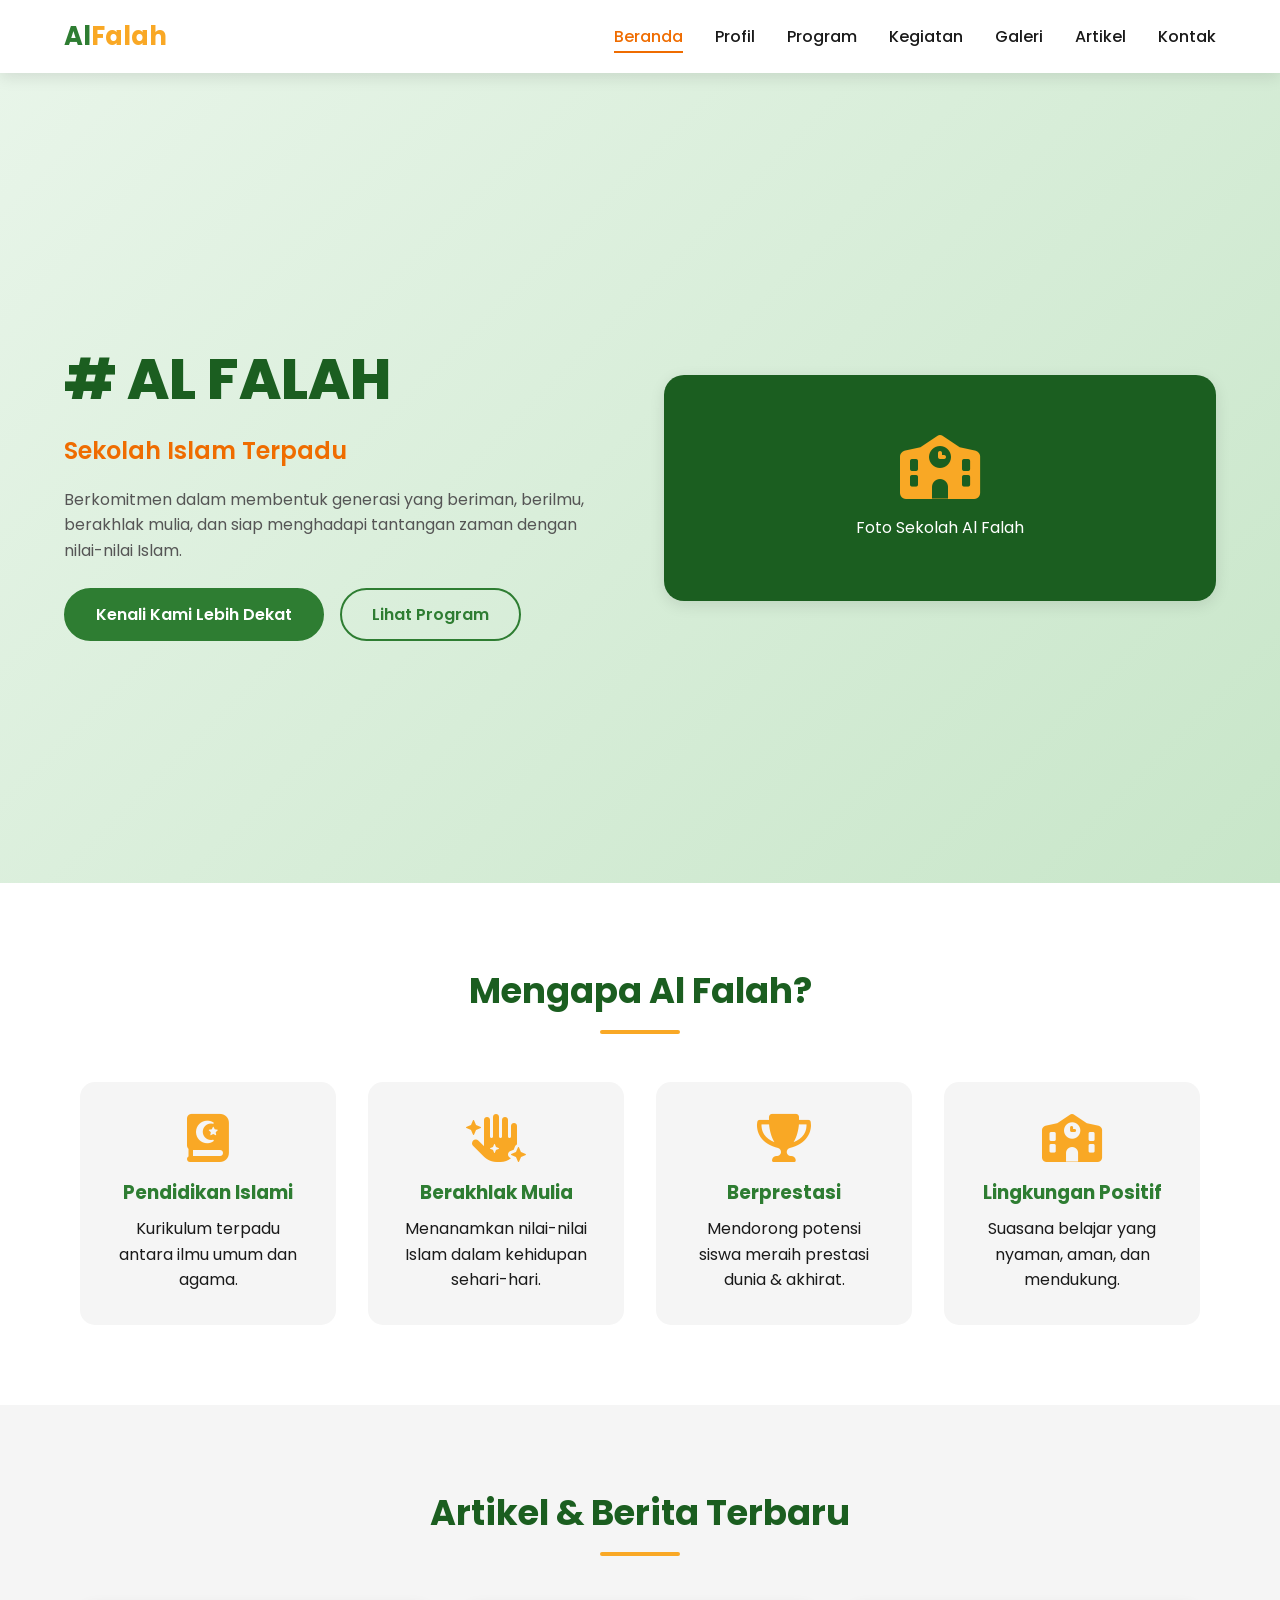
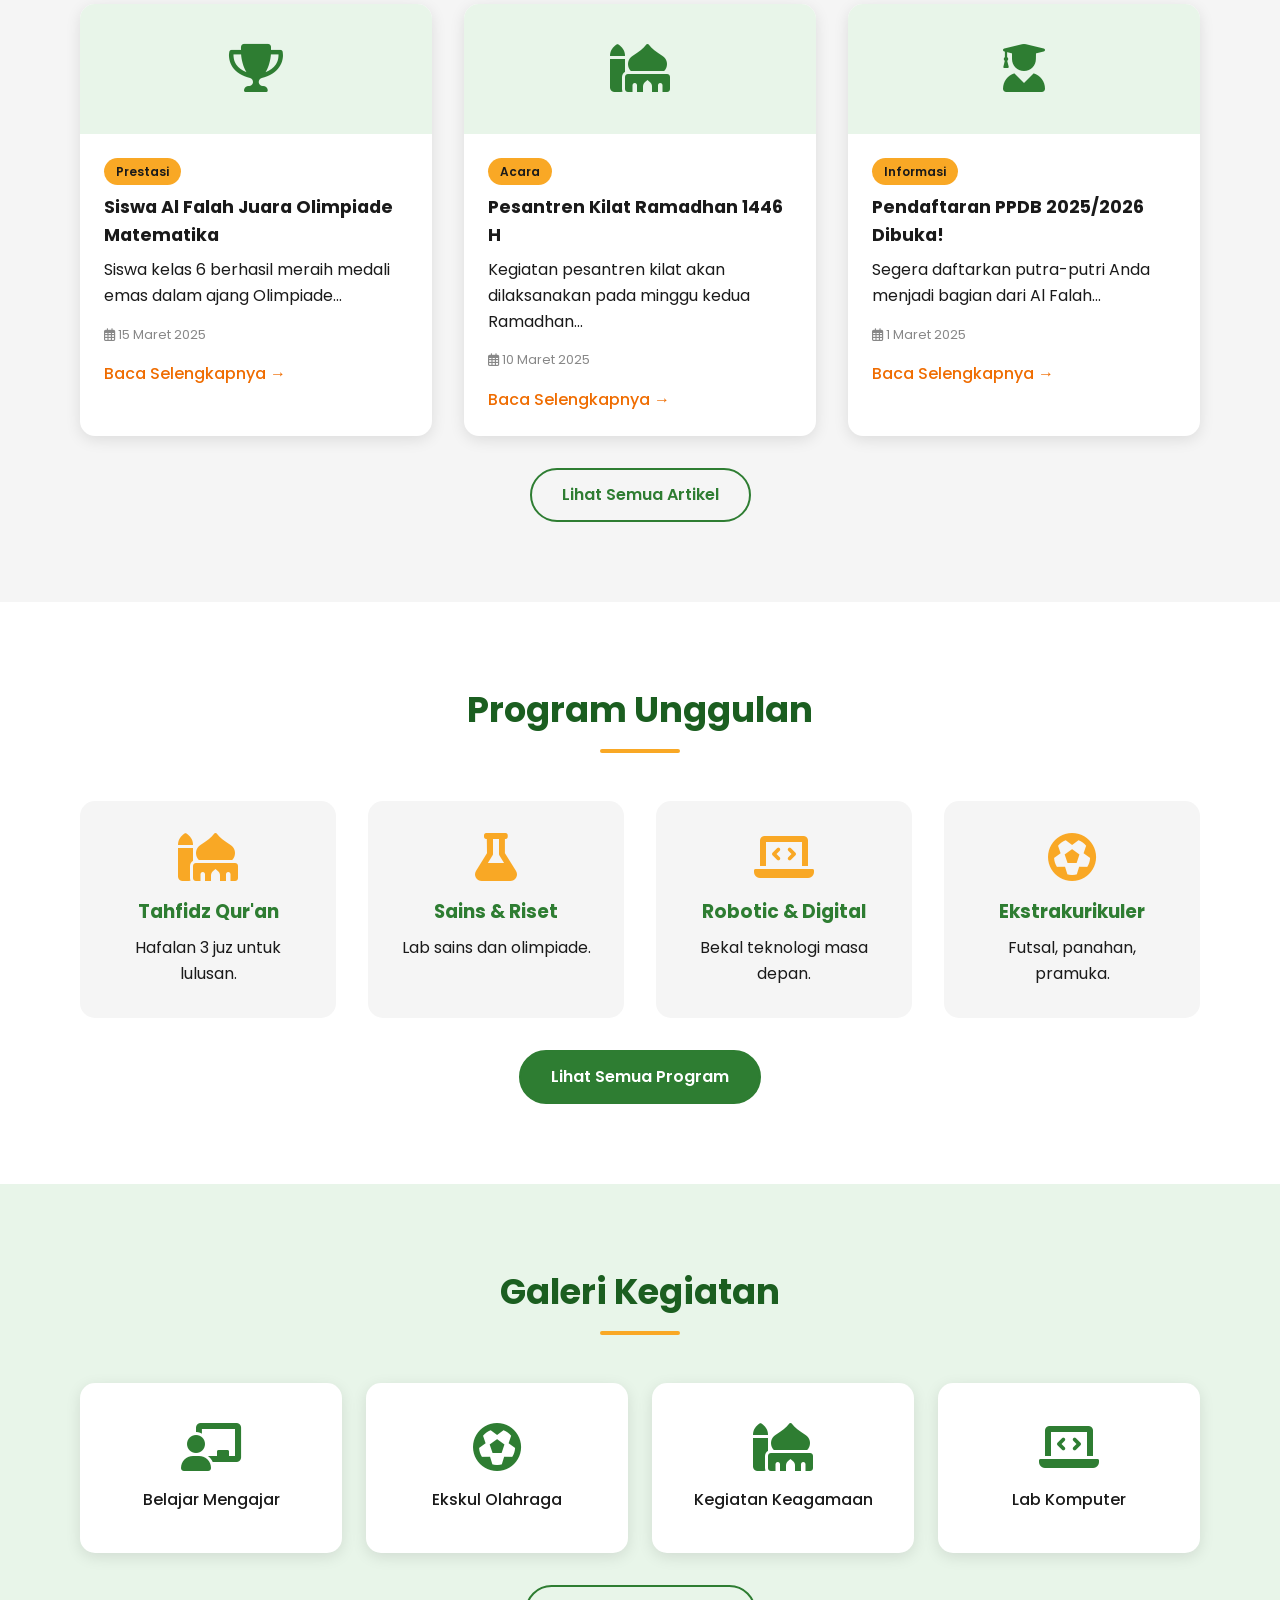
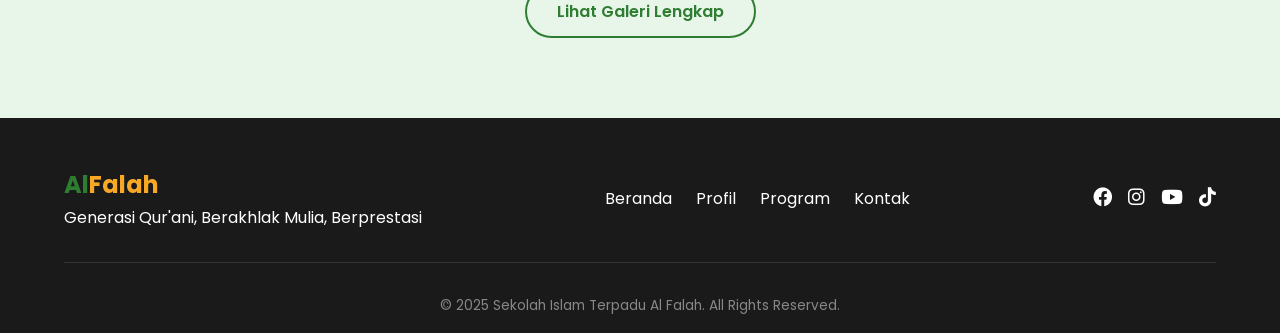
==== commit 290b774e: "Update index.html" ====
--- a/index.html
+++ b/index.html
@@ -2,11 +2,11 @@
 <html lang="id">
 <head>
     <meta charset="UTF-8">
-    <meta name="viewport" content="width=device-width, initial-scale=1.0, user-scalable=yes">
-    <title>Al Falah | Sekolah Islam Terpadu Berkemajuan</title>
+    <meta name="viewport" content="width=device-width, initial-scale=1.0">
+    <title>Beranda | Sekolah Islam Terpadu Al Falah</title>
     <link rel="preconnect" href="https://fonts.googleapis.com">
     <link rel="preconnect" href="https://fonts.gstatic.com" crossorigin>
-    <link href="https://fonts.googleapis.com/css2?family=Inter:opsz,wght@14..32,300;14..32,400;14..32,500;14..32,600;14..32,700;14..32,800&family=Plus+Jakarta+Sans:wght@400;500;600;700;800&display=swap" rel="stylesheet">
+    <link href="https://fonts.googleapis.com/css2?family=Poppins:wght@300;400;500;600;700;800&display=swap" rel="stylesheet">
     <link rel="stylesheet" href="https://cdnjs.cloudflare.com/ajax/libs/font-awesome/6.0.0-beta3/css/all.min.css">
     <style>
         * {
@@ -14,430 +14,477 @@
             padding: 0;
             box-sizing: border-box;
         }
-
+        :root {
+            --primary-green: #2e7d32;
+            --primary-dark: #1b5e20;
+            --primary-light: #e8f5e9;
+            --accent-gold: #f9a825;
+            --accent-orange: #ef6c00;
+            --text-dark: #1a1a1a;
+            --text-gray: #555;
+            --text-light: #888;
+            --bg-light: #f5f5f5;
+            --white: #ffffff;
+            --shadow: 0 4px 15px rgba(0,0,0,0.1);
+            --transition: all 0.3s ease;
+        }
         body {
-            font-family: 'Plus Jakarta Sans', 'Inter', sans-serif;
-            background: linear-gradient(145deg, #fef9e6 0%, #eef5e8 100%);
-            color: #1e2a2e;
-            line-height: 1.5;
+            font-family: 'Poppins', sans-serif;
+            line-height: 1.6;
+            color: var(--text-dark);
             overflow-x: hidden;
         }
-
-        /* latar belakang elegan dengan nuansa islami & gradien natural */
-        .bg-ornament {
-            position: fixed;
-            top: 0;
-            left: 0;
-            width: 100%;
-            height: 100%;
-            pointer-events: none;
-            z-index: -1;
-            opacity: 0.2;
-            background-image: radial-gradient(circle at 20% 40%, rgba(46,125,50,0.08) 2%, transparent 2.5%),
-                              radial-gradient(circle at 80% 70%, rgba(249,168,37,0.08) 1.8%, transparent 2%);
-            background-size: 48px 48px, 36px 36px;
-        }
-
         .container {
-            max-width: 1280px;
+            max-width: 1200px;
             margin: 0 auto;
-            padding: 0 28px;
-        }
-
-        /* navbar transparan dengan glassmorphism tipis */
+            padding: 0 20px;
+        }
+        .section-title {
+            font-size: 2.2rem;
+            text-align: center;
+            color: var(--primary-dark);
+            margin-bottom: 3rem;
+            position: relative;
+            padding-bottom: 15px;
+        }
+        .section-title::after {
+            content: '';
+            position: absolute;
+            bottom: 0;
+            left: 50%;
+            transform: translateX(-50%);
+            width: 80px;
+            height: 4px;
+            background: var(--accent-gold);
+            border-radius: 2px;
+        }
+        .text-center {
+            text-align: center;
+        }
+        /* Navbar */
         .navbar {
-            background: rgba(255, 248, 235, 0.92);
-            backdrop-filter: blur(12px);
-            padding: 0.9rem 5%;
+            background: var(--white);
+            padding: 1rem 5%;
             display: flex;
             justify-content: space-between;
             align-items: center;
+            box-shadow: var(--shadow);
             position: sticky;
             top: 0;
             z-index: 1000;
-            border-bottom: 1px solid rgba(46,125,32,0.15);
-            box-shadow: 0 6px 20px rgba(0,0,0,0.03);
             flex-wrap: wrap;
         }
-
         .logo h2 {
-            font-size: 1.8rem;
-            font-weight: 800;
-            background: linear-gradient(135deg, #1b5e20, #2e7d32);
-            -webkit-background-clip: text;
-            background-clip: text;
-            color: transparent;
-            letter-spacing: -0.3px;
+            color: var(--primary-green);
+            font-size: 1.6rem;
         }
         .logo span {
-            background: linear-gradient(135deg, #f9a825, #ef6c00);
-            -webkit-background-clip: text;
-            background-clip: text;
-            color: transparent;
-        }
-
+            color: var(--accent-gold);
+        }
         .nav-links {
             display: flex;
             gap: 2rem;
             list-style: none;
-            align-items: center;
-        }
-        .nav-links li a {
+        }
+        .nav-links li {
+            list-style: none;
+        }
+        .nav-links a {
+            text-decoration: none;
+            color: var(--text-dark);
+            font-weight: 500;
+            transition: var(--transition);
+            position: relative;
+        }
+        .nav-links a::after {
+            content: '';
+            position: absolute;
+            bottom: -5px;
+            left: 0;
+            width: 0;
+            height: 2px;
+            background: var(--accent-orange);
+            transition: var(--transition);
+        }
+        .nav-links a:hover::after,
+        .nav-links a.active::after {
+            width: 100%;
+        }
+        .nav-links a:hover,
+        .nav-links a.active {
+            color: var(--accent-orange);
+        }
+        .menu-toggle {
+            display: none;
+            font-size: 1.5rem;
+            cursor: pointer;
+            color: var(--primary-green);
+        }
+        /* Buttons */
+        .btn {
+            padding: 12px 30px;
+            border-radius: 40px;
             text-decoration: none;
             font-weight: 600;
-            color: #2c3e2f;
-            transition: 0.2s;
-            font-size: 0.95rem;
-            position: relative;
-        }
-        .nav-links li a::after {
-            content: '';
-            position: absolute;
-            bottom: -6px;
-            left: 0;
-            width: 0;
-            height: 2.5px;
-            background: #ef6c00;
-            border-radius: 4px;
-            transition: 0.25s;
-        }
-        .nav-links li a:hover::after,
-        .nav-links li a.active::after {
-            width: 100%;
-        }
-        .nav-links li a:hover, .nav-links li a.active {
-            color: #ef6c00;
-        }
-        .btn-ppdb {
-            background: #ef6c00;
-            color: white !important;
-            padding: 8px 22px;
-            border-radius: 40px;
-            font-weight: 700;
-            transition: 0.2s;
-            box-shadow: 0 4px 10px rgba(239,108,0,0.2);
-        }
-        .btn-ppdb:hover {
-            background: #d45a00;
-            transform: translateY(-2px);
-            box-shadow: 0 8px 18px rgba(239,108,0,0.25);
-        }
-        .btn-ppdb::after { display: none !important; }
-
-        .menu-toggle {
-            display: none;
-            font-size: 1.7rem;
+            transition: var(--transition);
+            display: inline-block;
             cursor: pointer;
-            color: #2e7d32;
-        }
-
-        /* HERO SECTION mirip potret, fortend (foto kepala sekolah + latar) */
+            border: none;
+            font-family: inherit;
+        }
+        .btn-primary {
+            background: var(--primary-green);
+            color: var(--white);
+            border: 2px solid var(--primary-green);
+        }
+        .btn-primary:hover {
+            background: var(--primary-dark);
+            transform: translateY(-3px);
+        }
+        .btn-outline {
+            border: 2px solid var(--primary-green);
+            color: var(--primary-green);
+            background: transparent;
+        }
+        .btn-outline:hover {
+            background: var(--primary-green);
+            color: var(--white);
+            transform: translateY(-3px);
+        }
+        /* Hero */
         .hero {
-            min-height: 88vh;
+            min-height: 90vh;
+            background: linear-gradient(135deg, #e8f5e9 0%, #c8e6c9 100%);
             display: flex;
             align-items: center;
-            padding: 60px 5% 70px;
-            position: relative;
+            padding: 80px 5% 60px;
         }
         .hero-container {
+            max-width: 1200px;
+            margin: 0 auto;
             display: grid;
             grid-template-columns: 1fr 1fr;
             gap: 3rem;
             align-items: center;
         }
         .hero-content h1 {
-            font-size: 3.8rem;
+            font-size: 3.5rem;
             font-weight: 800;
-            line-height: 1.2;
-        }
-        .hero-content h1 .green {
-            color: #1b5e20;
-        }
-        .hero-content h1 .gold {
-            color: #f9a825;
-        }
-        .hero-sub {
-            font-size: 1.4rem;
+            color: var(--primary-dark);
+            margin-bottom: 0.5rem;
+        }
+        .hero-content h3 {
+            font-size: 1.5rem;
             font-weight: 600;
-            color: #ef6c00;
-            margin: 0.5rem 0 1rem;
-            letter-spacing: -0.2px;
-        }
-        .hero-desc {
-            color: #3a4a3c;
-            margin-bottom: 2rem;
-            font-size: 1rem;
-            max-width: 90%;
+            color: var(--accent-orange);
+            margin-bottom: 1rem;
+        }
+        .hero-content p {
+            color: var(--text-gray);
+            margin-bottom: 1.5rem;
         }
         .btn-group {
             display: flex;
             gap: 1rem;
             flex-wrap: wrap;
         }
-        .btn {
-            padding: 12px 32px;
-            border-radius: 50px;
-            font-weight: 700;
-            transition: all 0.25s;
-            text-decoration: none;
-            display: inline-block;
-            border: none;
-            font-family: inherit;
-            cursor: pointer;
-        }
-        .btn-primary {
-            background: #2e7d32;
-            color: white;
-            box-shadow: 0 5px 12px rgba(46,125,50,0.25);
-        }
-        .btn-primary:hover {
-            background: #1b5e20;
-            transform: translateY(-3px);
-        }
-        .btn-outline {
-            border: 2px solid #2e7d32;
-            background: transparent;
-            color: #2e7d32;
-        }
-        .btn-outline:hover {
-            background: #e8f5e9;
-            transform: translateY(-3px);
-        }
-
-        /* FORTEND: potret kepala sekolah + background elegan terinspirasi gambar */
-        .hero-potret {
-            background: linear-gradient(125deg, #fff3e0, #fef7e9);
-            border-radius: 40px;
-            box-shadow: 25px 30px 40px rgba(0,0,0,0.08), inset 0 0 0 1px rgba(255,255,240,0.9);
-            padding: 2rem 1.5rem 2rem;
-            text-align: center;
-            transition: all 0.3s;
-            backdrop-filter: blur(2px);
-            border: 1px solid rgba(249,168,37,0.4);
-        }
-        .portrait-frame {
-            background: #f5e7d3;
-            border-radius: 32px;
-            padding: 16px 20px 20px;
-            margin-bottom: 20px;
-            box-shadow: 0 12px 24px -12px rgba(0,0,0,0.2);
-        }
-        .photo-icon {
-            background: linear-gradient(145deg, #2e6031, #1e4620);
-            border-radius: 50%;
-            width: 130px;
-            height: 130px;
-            margin: 0 auto 20px;
-            display: flex;
-            align-items: center;
-            justify-content: center;
-            border: 4px solid #f9c74f;
-            box-shadow: 0 8px 20px rgba(0,0,0,0.1);
-        }
-        .photo-icon i {
+        .image-placeholder {
+            background: var(--primary-dark);
+            border-radius: 20px;
+            padding: 60px 40px;
+            text-align: center;
+            color: var(--white);
+            box-shadow: var(--shadow);
+        }
+        .image-placeholder i {
             font-size: 4rem;
-            color: #ffd966;
-            filter: drop-shadow(2px 4px 6px rgba(0,0,0,0.2));
-        }
-        .potret-title {
-            font-weight: 800;
-            font-size: 1.5rem;
-            color: #2e4620;
-            margin-top: 0.5rem;
-        }
-        .potret-sub {
-            font-weight: 500;
-            color: #b85c00;
-            background: rgba(255,241,184,0.7);
-            display: inline-block;
-            padding: 5px 18px;
-            border-radius: 50px;
-            font-size: 0.8rem;
-            margin-top: 8px;
-        }
-        .kepsek-quote {
-            font-style: italic;
-            margin-top: 20px;
-            padding-top: 15px;
-            border-top: 2px dashed #efc48c;
-            color: #5a4a2e;
-            font-size: 0.9rem;
-        }
-        .kepsek-quote i {
-            color: #f9a825;
-        }
-
-        /* section umum */
-        .section-title {
-            font-size: 2rem;
-            text-align: center;
-            margin-bottom: 2.5rem;
-            font-weight: 700;
-            color: #1f3b21;
-            position: relative;
-        }
-        .section-title:after {
-            content: '';
-            display: block;
-            width: 70px;
-            height: 4px;
-            background: #f9a825;
-            margin: 12px auto 0;
-            border-radius: 4px;
-        }
-        .features-grid, .program-grid {
+            margin-bottom: 1rem;
+            color: var(--accent-gold);
+        }
+        /* Features */
+        .features {
+            padding: 5rem 0;
+            background: var(--white);
+        }
+        .features-grid {
             display: grid;
             grid-template-columns: repeat(4, 1fr);
             gap: 2rem;
-            margin: 2rem 0;
-        }
-        .feature-card, .program-card {
-            background: rgba(255, 253, 245, 0.85);
-            backdrop-filter: blur(3px);
-            border-radius: 28px;
-            padding: 2rem 1.3rem;
-            text-align: center;
-            transition: 0.25s;
-            border: 1px solid rgba(249,168,37,0.2);
-            box-shadow: 0 8px 18px rgba(0,0,0,0.02);
-        }
-        .feature-card:hover, .program-card:hover {
-            transform: translateY(-8px);
-            background: white;
-            box-shadow: 0 20px 30px -12px rgba(0,0,0,0.1);
-            border-color: #f9c74f;
-        }
-        .feature-card i, .program-card i {
-            font-size: 2.7rem;
-            color: #ef6c00;
+            max-width: 1200px;
+            margin: 0 auto;
+            padding: 0 20px;
+        }
+        .feature-card {
+            background: var(--bg-light);
+            padding: 2rem;
+            text-align: center;
+            border-radius: 15px;
+            transition: var(--transition);
+        }
+        .feature-card:hover {
+            transform: translateY(-10px);
+            box-shadow: var(--shadow);
+        }
+        .feature-card i {
+            font-size: 3rem;
+            color: var(--accent-gold);
             margin-bottom: 1rem;
         }
-        .feature-card h3, .program-card h3 {
-            color: #1f5e2a;
+        .feature-card h3 {
+            color: var(--primary-green);
             margin-bottom: 0.5rem;
         }
-
-        .blog-preview, .gallery-preview {
-            padding: 4rem 0;
+        /* Blog Preview */
+        .blog-preview {
+            padding: 5rem 0;
+            background: var(--bg-light);
         }
         .blog-grid {
             display: grid;
             grid-template-columns: repeat(3, 1fr);
             gap: 2rem;
+            max-width: 1200px;
+            margin: 0 auto;
+            padding: 0 20px;
         }
         .blog-card {
-            background: white;
-            border-radius: 24px;
+            background: var(--white);
+            border-radius: 15px;
             overflow: hidden;
-            box-shadow: 0 12px 20px rgba(0,0,0,0.05);
-            transition: 0.25s;
-        }
-        .blog-card:hover { transform: translateY(-6px); }
+            box-shadow: var(--shadow);
+            transition: var(--transition);
+        }
+        .blog-card:hover {
+            transform: translateY(-5px);
+        }
         .blog-image {
-            background: #eaf7e6;
+            background: var(--primary-light);
+            padding: 40px;
+            text-align: center;
+        }
+        .blog-image i {
+            font-size: 3rem;
+            color: var(--primary-green);
+        }
+        .blog-info {
+            padding: 1.5rem;
+        }
+        .category {
+            background: var(--accent-gold);
+            color: var(--text-dark);
+            padding: 4px 12px;
+            border-radius: 20px;
+            font-size: 0.75rem;
+            font-weight: 600;
+            display: inline-block;
+            margin-bottom: 0.5rem;
+        }
+        .blog-info h3 {
+            margin-bottom: 0.5rem;
+            font-size: 1.1rem;
+        }
+        .blog-meta {
+            margin: 1rem 0;
+            font-size: 0.8rem;
+            color: var(--text-light);
+        }
+        .read-more {
+            color: var(--accent-orange);
+            text-decoration: none;
+            font-weight: 500;
+        }
+        /* Program Preview */
+        .program-preview {
+            padding: 5rem 0;
+            background: var(--white);
+        }
+        .program-grid {
+            display: grid;
+            grid-template-columns: repeat(4, 1fr);
+            gap: 2rem;
+            max-width: 1200px;
+            margin: 0 auto;
+            padding: 0 20px;
+        }
+        .program-card {
+            background: var(--bg-light);
             padding: 2rem;
             text-align: center;
-        }
-        .blog-image i { font-size: 2.5rem; color: #2e7d32; }
-        .blog-info { padding: 1.5rem; }
-        .category {
-            background: #f9a825;
-            color: #2c2b1f;
-            padding: 4px 14px;
-            border-radius: 20px;
-            font-size: 0.7rem;
-            font-weight: 700;
-            display: inline-block;
-        }
-        .read-more { color: #ef6c00; font-weight: 600; text-decoration: none; }
-
-        /* galeri grid lebih hidup */
+            border-radius: 15px;
+            transition: var(--transition);
+        }
+        .program-card:hover {
+            transform: translateY(-10px);
+            box-shadow: var(--shadow);
+        }
+        .program-card i {
+            font-size: 3rem;
+            color: var(--accent-gold);
+            margin-bottom: 1rem;
+        }
+        .program-card h3 {
+            color: var(--primary-green);
+            margin-bottom: 0.5rem;
+        }
+        /* Gallery Preview */
+        .gallery-preview {
+            padding: 5rem 0;
+            background: var(--primary-light);
+        }
         .gallery-grid {
             display: grid;
             grid-template-columns: repeat(4, 1fr);
-            gap: 1.6rem;
+            gap: 1.5rem;
+            max-width: 1200px;
+            margin: 0 auto;
+            padding: 0 20px;
         }
         .gallery-item {
-            background: rgba(255,252,240,0.9);
-            backdrop-filter: blur(2px);
-            border-radius: 32px;
-            padding: 2rem 0.8rem;
-            text-align: center;
-            transition: 0.2s;
+            background: var(--white);
+            padding: 40px 20px;
+            text-align: center;
+            border-radius: 15px;
+            transition: var(--transition);
             cursor: pointer;
-            border: 1px solid #f3e1b3;
-        }
-        .gallery-item i { font-size: 2.5rem; color: #4c7a34; margin-bottom: 12px; display: block; }
-        .gallery-item span { font-weight: 500; color: #2b4b1e; }
-        .gallery-item:hover { background: #f9a825; transform: scale(1.02); }
-        .gallery-item:hover i, .gallery-item:hover span { color: white; }
-
+            box-shadow: var(--shadow);
+        }
+        .gallery-item i {
+            font-size: 3rem;
+            color: var(--primary-green);
+            margin-bottom: 1rem;
+            display: block;
+        }
+        .gallery-item span {
+            color: var(--text-dark);
+            font-weight: 500;
+        }
+        .gallery-item:hover {
+            transform: scale(1.03);
+            background: var(--primary-green);
+        }
+        .gallery-item:hover i,
+        .gallery-item:hover span {
+            color: var(--white);
+        }
+        /* Footer */
         footer {
-            background: #1f2a1b;
-            color: #e9f5e1;
-            padding: 3rem 5% 1.5rem;
-            margin-top: 2rem;
+            background: #1a1a1a;
+            color: var(--white);
+            padding: 3rem 5% 1rem;
         }
         .footer-content {
+            max-width: 1200px;
+            margin: 0 auto;
             display: flex;
             justify-content: space-between;
             align-items: center;
             flex-wrap: wrap;
             gap: 2rem;
-            border-bottom: 1px solid #4b5e3a;
             padding-bottom: 2rem;
-        }
-        .social-icons a { color: #f3d382; margin: 0 8px; font-size: 1.3rem; transition: 0.2s; }
-        .social-icons a:hover { color: #ffb347; transform: translateY(-3px); display: inline-block;}
-
+            border-bottom: 1px solid #333;
+        }
+        .footer-logo h3 {
+            font-size: 1.5rem;
+            color: var(--primary-green);
+        }
+        .footer-logo span {
+            color: var(--accent-gold);
+        }
+        .footer-links {
+            display: flex;
+            gap: 1.5rem;
+        }
+        .footer-links a {
+            color: var(--white);
+            text-decoration: none;
+            transition: var(--transition);
+        }
+        .footer-links a:hover {
+            color: var(--accent-gold);
+        }
+        .social-icons {
+            display: flex;
+            gap: 1rem;
+        }
+        .social-icons a {
+            color: var(--white);
+            font-size: 1.2rem;
+            transition: var(--transition);
+        }
+        .social-icons a:hover {
+            color: var(--accent-gold);
+            transform: translateY(-3px);
+        }
+        .footer-bottom {
+            text-align: center;
+            padding-top: 2rem;
+            font-size: 0.85rem;
+            color: var(--text-light);
+        }
+        /* Responsive */
         @media (max-width: 1024px) {
-            .features-grid, .program-grid, .gallery-grid { grid-template-columns: repeat(2,1fr); }
-            .blog-grid { grid-template-columns: repeat(2,1fr); }
-        }
-        @media (max-width: 900px) {
-            .hero-container { grid-template-columns: 1fr; text-align: center; }
-            .hero-desc { max-width: 100%; margin-left: auto; margin-right: auto; }
-            .btn-group { justify-content: center; }
-            .hero-content h1 { font-size: 2.8rem; }
+            .features-grid, .program-grid, .gallery-grid {
+                grid-template-columns: repeat(2, 1fr);
+            }
+            .blog-grid {
+                grid-template-columns: repeat(2, 1fr);
+            }
+        }
+        @media (max-width: 992px) {
+            .hero-container {
+                grid-template-columns: 1fr;
+                text-align: center;
+            }
+            .btn-group {
+                justify-content: center;
+            }
+            .hero-content h1 {
+                font-size: 2.5rem;
+            }
         }
         @media (max-width: 768px) {
-            .menu-toggle { display: block; }
+            .menu-toggle {
+                display: block;
+            }
             .nav-links {
-                position: fixed; top: 75px; left: -100%;
-                width: 85%; background: rgba(255,250,240,0.98);
-                backdrop-filter: blur(12px);
-                flex-direction: column; padding: 2rem; gap: 1.4rem;
-                border-radius: 0 20px 20px 0;
-                box-shadow: 8px 8px 20px rgba(0,0,0,0.1);
-                transition: 0.3s;
-                z-index: 999;
-            }
-            .nav-links.active { left: 0; }
+                position: fixed;
+                top: 70px;
+                left: -100%;
+                width: 100%;
+                background: var(--white);
+                flex-direction: column;
+                align-items: center;
+                padding: 2rem 0;
+                box-shadow: var(--shadow);
+                transition: var(--transition);
+            }
+            .nav-links.active {
+                left: 0;
+            }
             .features-grid, .program-grid, .gallery-grid, .blog-grid {
                 grid-template-columns: 1fr;
             }
-            .footer-content { flex-direction: column; text-align: center; }
-        }
-        .text-center { text-align: center; margin-top: 2rem; }
-        .btn-sm { padding: 8px 22px; font-size: 0.9rem; }
+            .footer-content {
+                flex-direction: column;
+                text-align: center;
+            }
+        }
     </style>
 </head>
 <body>
-<div class="bg-ornament"></div>
 
 <nav class="navbar">
     <div class="logo">
         <h2>Al<span>Falah</span></h2>
     </div>
     <ul class="nav-links" id="navLinks">
-        <li><a href="#" class="active">Beranda</a></li>
-        <li><a href="#">Profil</a></li>
-        <li><a href="#">Program</a></li>
-        <li><a href="#">Kegiatan</a></li>
-        <li><a href="#">Galeri</a></li>
-        <li><a href="#">Artikel</a></li>
-        <li><a href="#">Kontak</a></li>
-        <li><a href="#" class="btn-ppdb"><i class="fas fa-user-plus"></i> PPDB</a></li>
+        <li><a href="index.html" class="active">Beranda</a></li>
+        <li><a href="profil.html">Profil</a></li>
+        <li><a href="program.html">Program</a></li>
+        <li><a href="kegiatan.html">Kegiatan</a></li>
+        <li><a href="galeri.html">Galeri</a></li>
+        <li><a href="artikel.html">Artikel</a></li>
+        <li><a href="kontak.html">Kontak</a></li>
     </ul>
     <div class="menu-toggle" id="menuToggle">
         <i class="fas fa-bars"></i>
@@ -445,134 +492,138 @@
 </nav>
 
 <main>
-    <!-- Hero dengan potret kepala sekolah (fortend) mengikuti gambar konsep -->
     <section class="hero">
-        <div class="hero-container container">
+        <div class="hero-container">
             <div class="hero-content">
-                <h1><span class="green"># AL FALAH</span><br><span class="gold">Sekolah Islam Terpadu</span></h1>
-                <div class="hero-sub">Generasi Qur'ani & Berprestasi</div>
-                <p class="hero-desc">Berkomitmen dalam membentuk generasi yang beriman, berilmu, berakhlak mulia, dan siap menghadapi tantangan zaman dengan nilai-nilai Islam.</p>
+                <h1># AL FALAH</h1>
+                <h3>Sekolah Islam Terpadu</h3>
+                <p>Berkomitmen dalam membentuk generasi yang beriman, berilmu, berakhlak mulia, dan siap menghadapi tantangan zaman dengan nilai-nilai Islam.</p>
                 <div class="btn-group">
-                    <a href="#" class="btn btn-primary">Kenali Kami Lebih Dekat</a>
-                    <a href="#" class="btn btn-outline">Lihat Program</a>
+                    <a href="profil.html" class="btn btn-primary">Kenali Kami Lebih Dekat</a>
+                    <a href="program.html" class="btn btn-outline">Lihat Program</a>
                 </div>
             </div>
-            <div class="hero-potret">
-                <div class="portrait-frame">
-                    <div class="photo-icon">
-                        <i class="fas fa-user-tie"></i>
-                    </div>
-                    <div class="potret-title">Dr. H. Ahmad Fauzi, M.Pd.</div>
-                    <div class="potret-sub"><i class="fas fa-star-of-life"></i> Kepala Sekolah</div>
-                    <div class="kepsek-quote">
-                        <i class="fas fa-quote-left"></i> Mendidik dengan hati, membimbing dengan Qur'an, menuju generasi Rabbani.
-                    </div>
-                </div>
-                <div style="font-size:0.8rem; margin-top: 10px; color:#7c684a;">
-                    <i class="fas fa-map-marker-alt"></i> Kampus Terpadu Al Falah
+            <div class="hero-image">
+                <div class="image-placeholder">
+                    <i class="fas fa-school"></i>
+                    <p>Foto Sekolah Al Falah</p>
                 </div>
             </div>
         </div>
     </section>
 
-    <!-- fitur unggulan -->
-    <section class="features" style="padding: 3rem 0 2rem;">
+    <section class="features">
         <div class="container">
             <h2 class="section-title">Mengapa Al Falah?</h2>
             <div class="features-grid">
-                <div class="feature-card"><i class="fas fa-quran"></i><h3>Pendidikan Islami</h3><p>Integrasi ilmu umum & agama, pembelajaran berbasis adab.</p></div>
-                <div class="feature-card"><i class="fas fa-hand-sparkles"></i><h3>Berakhlak Mulia</h3><p>Pembinaan karakter & akhlak mulia setiap hari.</p></div>
-                <div class="feature-card"><i class="fas fa-trophy"></i><h3>Berprestasi</h3><p>Olimpiade, riset, dan prestasi nasional.</p></div>
-                <div class="feature-card"><i class="fas fa-school"></i><h3>Lingkungan Positif</h3><p>Asri, ramah anak, full day islamic culture.</p></div>
+                <div class="feature-card">
+                    <i class="fas fa-quran"></i>
+                    <h3>Pendidikan Islami</h3>
+                    <p>Kurikulum terpadu antara ilmu umum dan agama.</p>
+                </div>
+                <div class="feature-card">
+                    <i class="fas fa-hand-sparkles"></i>
+                    <h3>Berakhlak Mulia</h3>
+                    <p>Menanamkan nilai-nilai Islam dalam kehidupan sehari-hari.</p>
+                </div>
+                <div class="feature-card">
+                    <i class="fas fa-trophy"></i>
+                    <h3>Berprestasi</h3>
+                    <p>Mendorong potensi siswa meraih prestasi dunia & akhirat.</p>
+                </div>
+                <div class="feature-card">
+                    <i class="fas fa-school"></i>
+                    <h3>Lingkungan Positif</h3>
+                    <p>Suasana belajar yang nyaman, aman, dan mendukung.</p>
+                </div>
             </div>
         </div>
     </section>
 
-    <!-- artikel preview -->
     <section class="blog-preview">
         <div class="container">
-            <h2 class="section-title">Artikel & Berita Terkini</h2>
+            <h2 class="section-title">Artikel & Berita Terbaru</h2>
             <div class="blog-grid">
                 <div class="blog-card">
                     <div class="blog-image"><i class="fas fa-trophy"></i></div>
-                    <div class="blog-info"><span class="category">Prestasi</span><h3>Siswa Al Falah Juara Olimpiade Matematika</h3><p>Kelas 6 meraih medali emas tingkat provinsi...</p><div class="blog-meta" style="margin:8px 0"><i class="far fa-calendar-alt"></i> 15 Maret 2025</div><a href="#" class="read-more">Baca →</a></div>
+                    <div class="blog-info">
+                        <span class="category">Prestasi</span>
+                        <h3>Siswa Al Falah Juara Olimpiade Matematika</h3>
+                        <p>Siswa kelas 6 berhasil meraih medali emas dalam ajang Olimpiade...</p>
+                        <div class="blog-meta"><span><i class="far fa-calendar-alt"></i> 15 Maret 2025</span></div>
+                        <a href="artikel.html" class="read-more">Baca Selengkapnya →</a>
+                    </div>
                 </div>
                 <div class="blog-card">
                     <div class="blog-image"><i class="fas fa-mosque"></i></div>
-                    <div class="blog-info"><span class="category">Acara</span><h3>Pesantren Kilat Ramadhan 1446 H</h3><p>Kegiatan spiritual & tahfidz bersama 500 santri...</p><div class="blog-meta" style="margin:8px 0"><i class="far fa-calendar-alt"></i> 10 Maret 2025</div><a href="#" class="read-more">Baca →</a></div>
+                    <div class="blog-info">
+                        <span class="category">Acara</span>
+                        <h3>Pesantren Kilat Ramadhan 1446 H</h3>
+                        <p>Kegiatan pesantren kilat akan dilaksanakan pada minggu kedua Ramadhan...</p>
+                        <div class="blog-meta"><span><i class="far fa-calendar-alt"></i> 10 Maret 2025</span></div>
+                        <a href="artikel.html" class="read-more">Baca Selengkapnya →</a>
+                    </div>
                 </div>
                 <div class="blog-card">
                     <div class="blog-image"><i class="fas fa-user-graduate"></i></div>
-                    <div class="blog-info"><span class="category">Informasi</span><h3>PPDB 2025/2026 Dibuka! Daftar Sekarang</h3><p>Raih beasiswa prestasi & potongan biaya...</p><div class="blog-meta" style="margin:8px 0"><i class="far fa-calendar-alt"></i> 1 Maret 2025</div><a href="#" class="read-more">Baca →</a></div>
+                    <div class="blog-info">
+                        <span class="category">Informasi</span>
+                        <h3>Pendaftaran PPDB 2025/2026 Dibuka!</h3>
+                        <p>Segera daftarkan putra-putri Anda menjadi bagian dari Al Falah...</p>
+                        <div class="blog-meta"><span><i class="far fa-calendar-alt"></i> 1 Maret 2025</span></div>
+                        <a href="artikel.html" class="read-more">Baca Selengkapnya →</a>
+                    </div>
                 </div>
             </div>
-            <div class="text-center"><a href="#" class="btn btn-outline">Semua Artikel <i class="fas fa-arrow-right"></i></a></div>
+            <div class="text-center" style="margin-top: 2rem;"><a href="artikel.html" class="btn btn-outline">Lihat Semua Artikel</a></div>
         </div>
     </section>
 
-    <!-- program unggulan -->
-    <section class="program-preview" style="padding: 2rem 0 3rem;">
+    <section class="program-preview">
         <div class="container">
-            <h2 class="section-title">Program Unggulan Kami</h2>
+            <h2 class="section-title">Program Unggulan</h2>
             <div class="program-grid">
-                <div class="program-card"><i class="fas fa-mosque"></i><h3>Tahfidz Qur'an</h3><p>Target hafalan 3-5 juz & sanad.</p></div>
-                <div class="program-card"><i class="fas fa-flask"></i><h3>Sains & Riset</h3><p>Lab terakreditasi, olimpiade sains.</p></div>
-                <div class="program-card"><i class="fas fa-laptop-code"></i><h3>Robotic & AI</h3><p>Bekal teknologi masa depan.</p></div>
-                <div class="program-card"><i class="fas fa-futbol"></i><h3>Eksklusif Ekskul</h3><p>Panahan, futsal, pramuka, & kaligrafi.</p></div>
+                <div class="program-card"><i class="fas fa-mosque"></i><h3>Tahfidz Qur'an</h3><p>Hafalan 3 juz untuk lulusan.</p></div>
+                <div class="program-card"><i class="fas fa-flask"></i><h3>Sains & Riset</h3><p>Lab sains dan olimpiade.</p></div>
+                <div class="program-card"><i class="fas fa-laptop-code"></i><h3>Robotic & Digital</h3><p>Bekal teknologi masa depan.</p></div>
+                <div class="program-card"><i class="fas fa-futbol"></i><h3>Ekstrakurikuler</h3><p>Futsal, panahan, pramuka.</p></div>
             </div>
-            <div class="text-center"><a href="#" class="btn btn-primary">Lihat Program Lengkap</a></div>
+            <div class="text-center" style="margin-top: 2rem;"><a href="program.html" class="btn btn-primary">Lihat Semua Program</a></div>
         </div>
     </section>
 
-    <!-- galeri kegiatan dengan gaya interaktif -->
     <section class="gallery-preview">
         <div class="container">
-            <h2 class="section-title">Momen Berkesan Al Falah</h2>
+            <h2 class="section-title">Galeri Kegiatan</h2>
             <div class="gallery-grid">
-                <div class="gallery-item"><i class="fas fa-chalkboard-user"></i><span>Belajar Interaktif</span></div>
-                <div class="gallery-item"><i class="fas fa-futbol"></i><span>Olahraga & Ekskul</span></div>
-                <div class="gallery-item"><i class="fas fa-mosque"></i><span>Kajian Islami</span></div>
-                <div class="gallery-item"><i class="fas fa-laptop-code"></i><span>Lab Komputer & Robotik</span></div>
+                <div class="gallery-item"><i class="fas fa-chalkboard-user"></i><span>Belajar Mengajar</span></div>
+                <div class="gallery-item"><i class="fas fa-futbol"></i><span>Ekskul Olahraga</span></div>
+                <div class="gallery-item"><i class="fas fa-mosque"></i><span>Kegiatan Keagamaan</span></div>
+                <div class="gallery-item"><i class="fas fa-laptop-code"></i><span>Lab Komputer</span></div>
             </div>
-            <div class="text-center"><a href="#" class="btn btn-outline">Lihat Galeri Lengkap <i class="fas fa-images"></i></a></div>
+            <div class="text-center" style="margin-top: 2rem;"><a href="galeri.html" class="btn btn-outline">Lihat Galeri Lengkap</a></div>
         </div>
     </section>
 </main>
 
 <footer>
-    <div class="footer-content container" style="max-width:1280px; margin:0 auto;">
-        <div class="footer-logo"><h3 style="color:#f9c74f;">Al<span style="color:#efb87e;">Falah</span></h3><p style="font-size:0.85rem;">Mendidik generasi hafizh Qur'an & cendekia</p></div>
-        <div class="footer-links" style="display:flex; gap:1.5rem;">
-            <a href="#" style="color:#f3e1b3;">Beranda</a><a href="#" style="color:#f3e1b3;">Profil</a><a href="#" style="color:#f3e1b3;">Program</a><a href="#" style="color:#f3e1b3;">Kontak</a>
-        </div>
-        <div class="social-icons">
-            <a href="#"><i class="fab fa-facebook"></i></a>
-            <a href="#"><i class="fab fa-instagram"></i></a>
-            <a href="#"><i class="fab fa-youtube"></i></a>
-            <a href="#"><i class="fab fa-tiktok"></i></a>
-        </div>
+    <div class="footer-content">
+        <div class="footer-logo"><h3>Al<span>Falah</span></h3><p>Generasi Qur'ani, Berakhlak Mulia, Berprestasi</p></div>
+        <div class="footer-links"><a href="index.html">Beranda</a><a href="profil.html">Profil</a><a href="program.html">Program</a><a href="kontak.html">Kontak</a></div>
+        <div class="social-icons"><a href="#"><i class="fab fa-facebook"></i></a><a href="#"><i class="fab fa-instagram"></i></a><a href="#"><i class="fab fa-youtube"></i></a><a href="#"><i class="fab fa-tiktok"></i></a></div>
     </div>
-    <div class="footer-bottom text-center" style="margin-top: 1.5rem; font-size:0.8rem;">&copy; 2025 Sekolah Islam Terpadu Al Falah | Menebar Cahaya Qur'ani</div>
+    <div class="footer-bottom"><p>&copy; 2025 Sekolah Islam Terpadu Al Falah. All Rights Reserved.</p></div>
 </footer>
 
 <script>
     const menuToggle = document.getElementById('menuToggle');
     const navLinks = document.getElementById('navLinks');
-    if(menuToggle){
-        menuToggle.addEventListener('click', ()=>{
-            navLinks.classList.toggle('active');
-        });
+    if (menuToggle) {
+        menuToggle.addEventListener('click', () => { navLinks.classList.toggle('active'); });
     }
     document.querySelectorAll('.nav-links a').forEach(link => {
-        link.addEventListener('click', ()=>{
-            if(navLinks.classList.contains('active')) navLinks.classList.remove('active');
-        });
-    });
-    // efek hover untuk gallery item (opsional)
-    const galleryItems = document.querySelectorAll('.gallery-item');
-    galleryItems.forEach(item => {
-        item.addEventListener('click', () => {
-            alert('Galeri interaktif: ' + item.querySelector('span')?.innerText);
+        link.addEventListener('click', () => {
+            if (navLinks.classList.contains('active')) navLinks.classList.remove('active');
         });
     });
 </script>
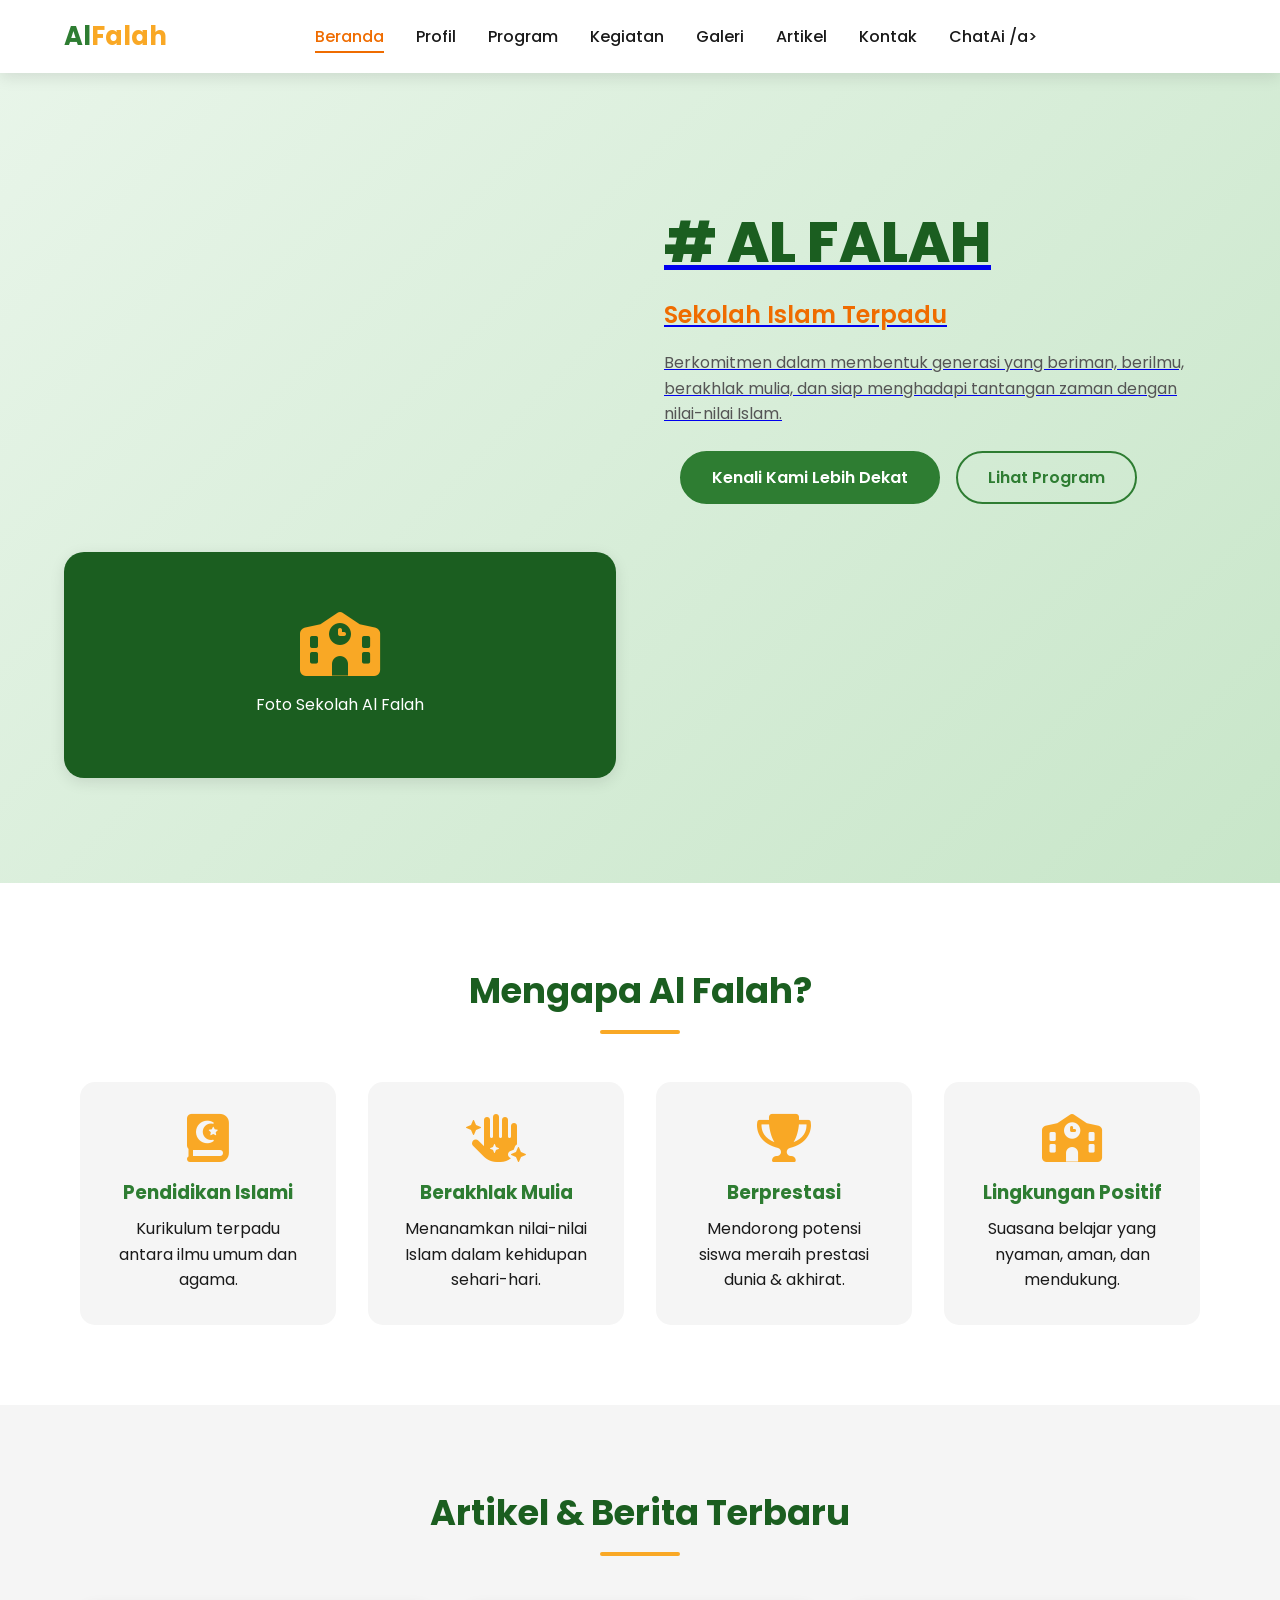
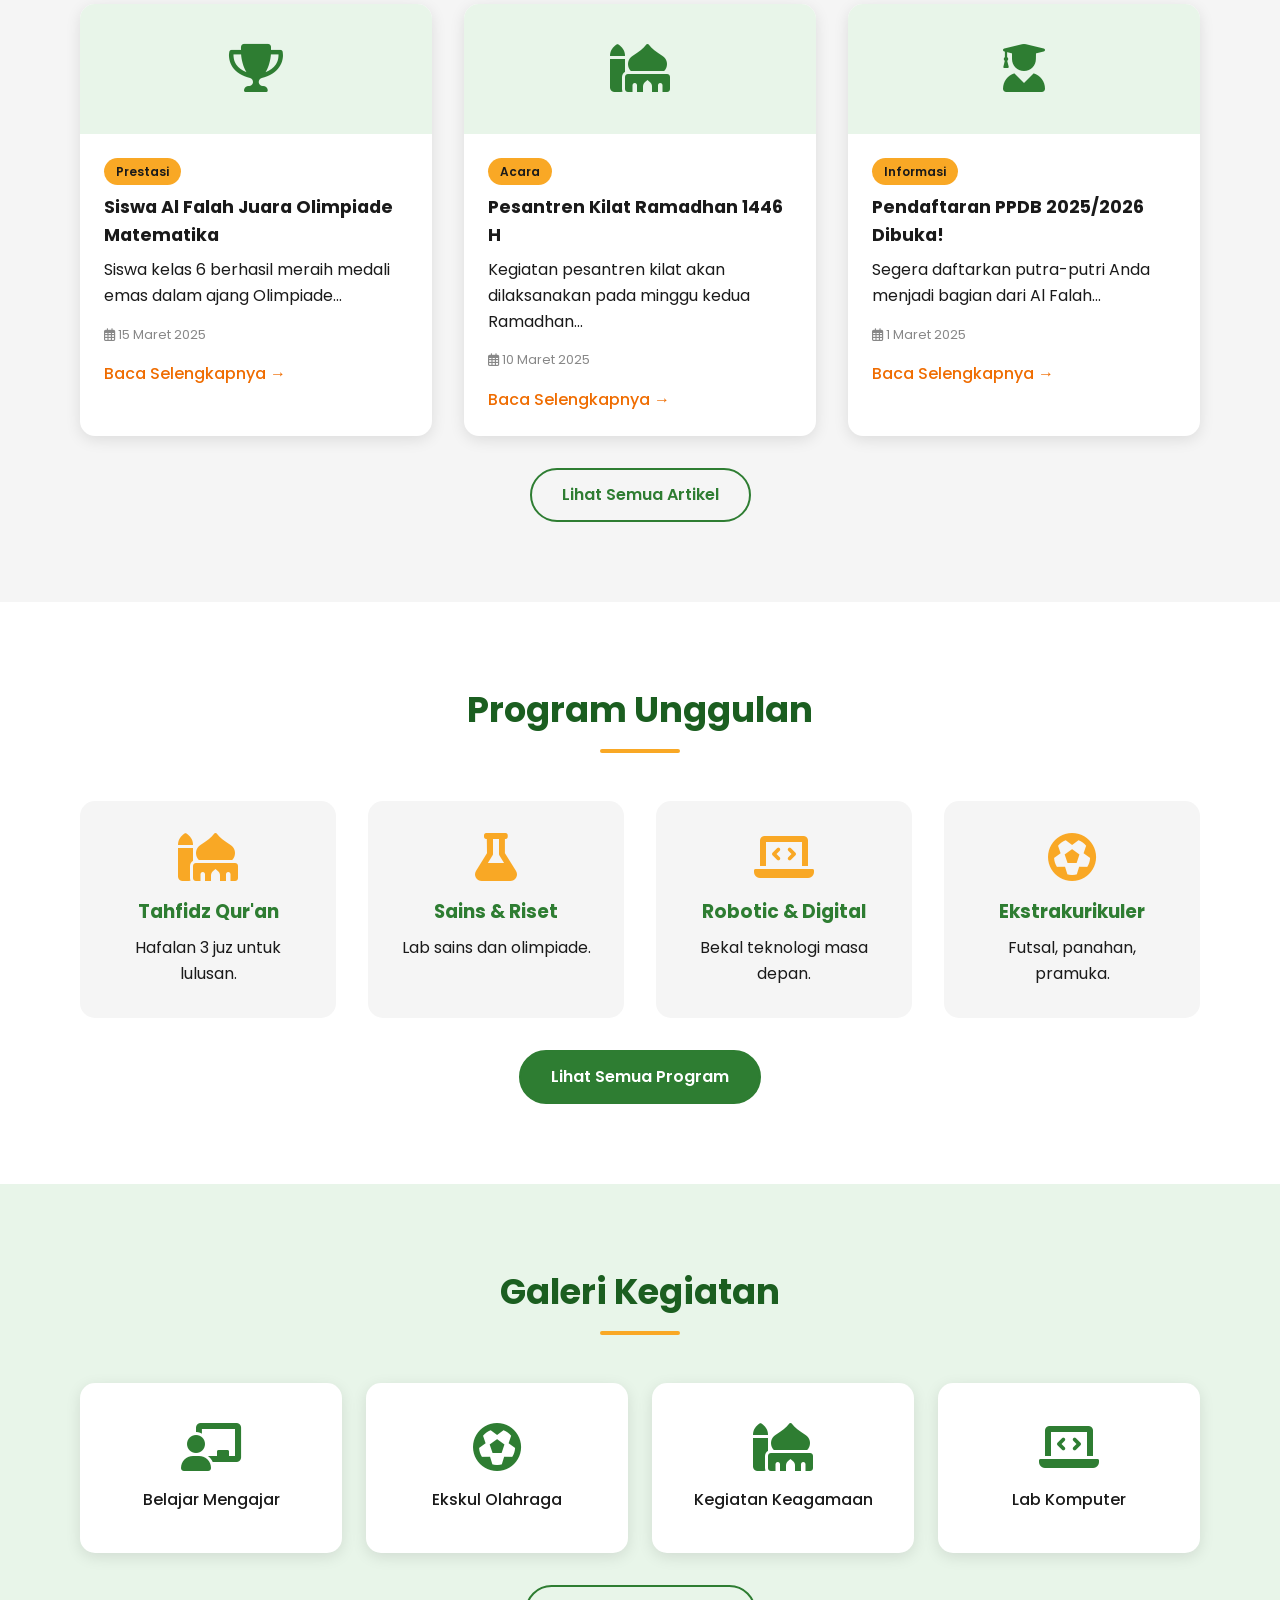
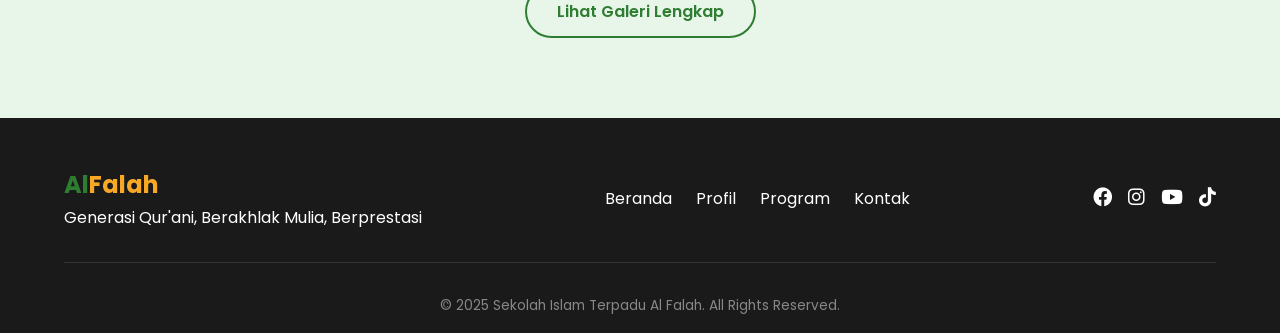
==== commit f8ca2024: "Update index.html" ====
--- a/index.html
+++ b/index.html
@@ -485,6 +485,7 @@
         <li><a href="galeri.html">Galeri</a></li>
         <li><a href="artikel.html">Artikel</a></li>
         <li><a href="kontak.html">Kontak</a></li>
+        <li><a href="aaybyriz.html">ChatAi /a></li>
     </ul>
     <div class="menu-toggle" id="menuToggle">
         <i class="fas fa-bars"></i>
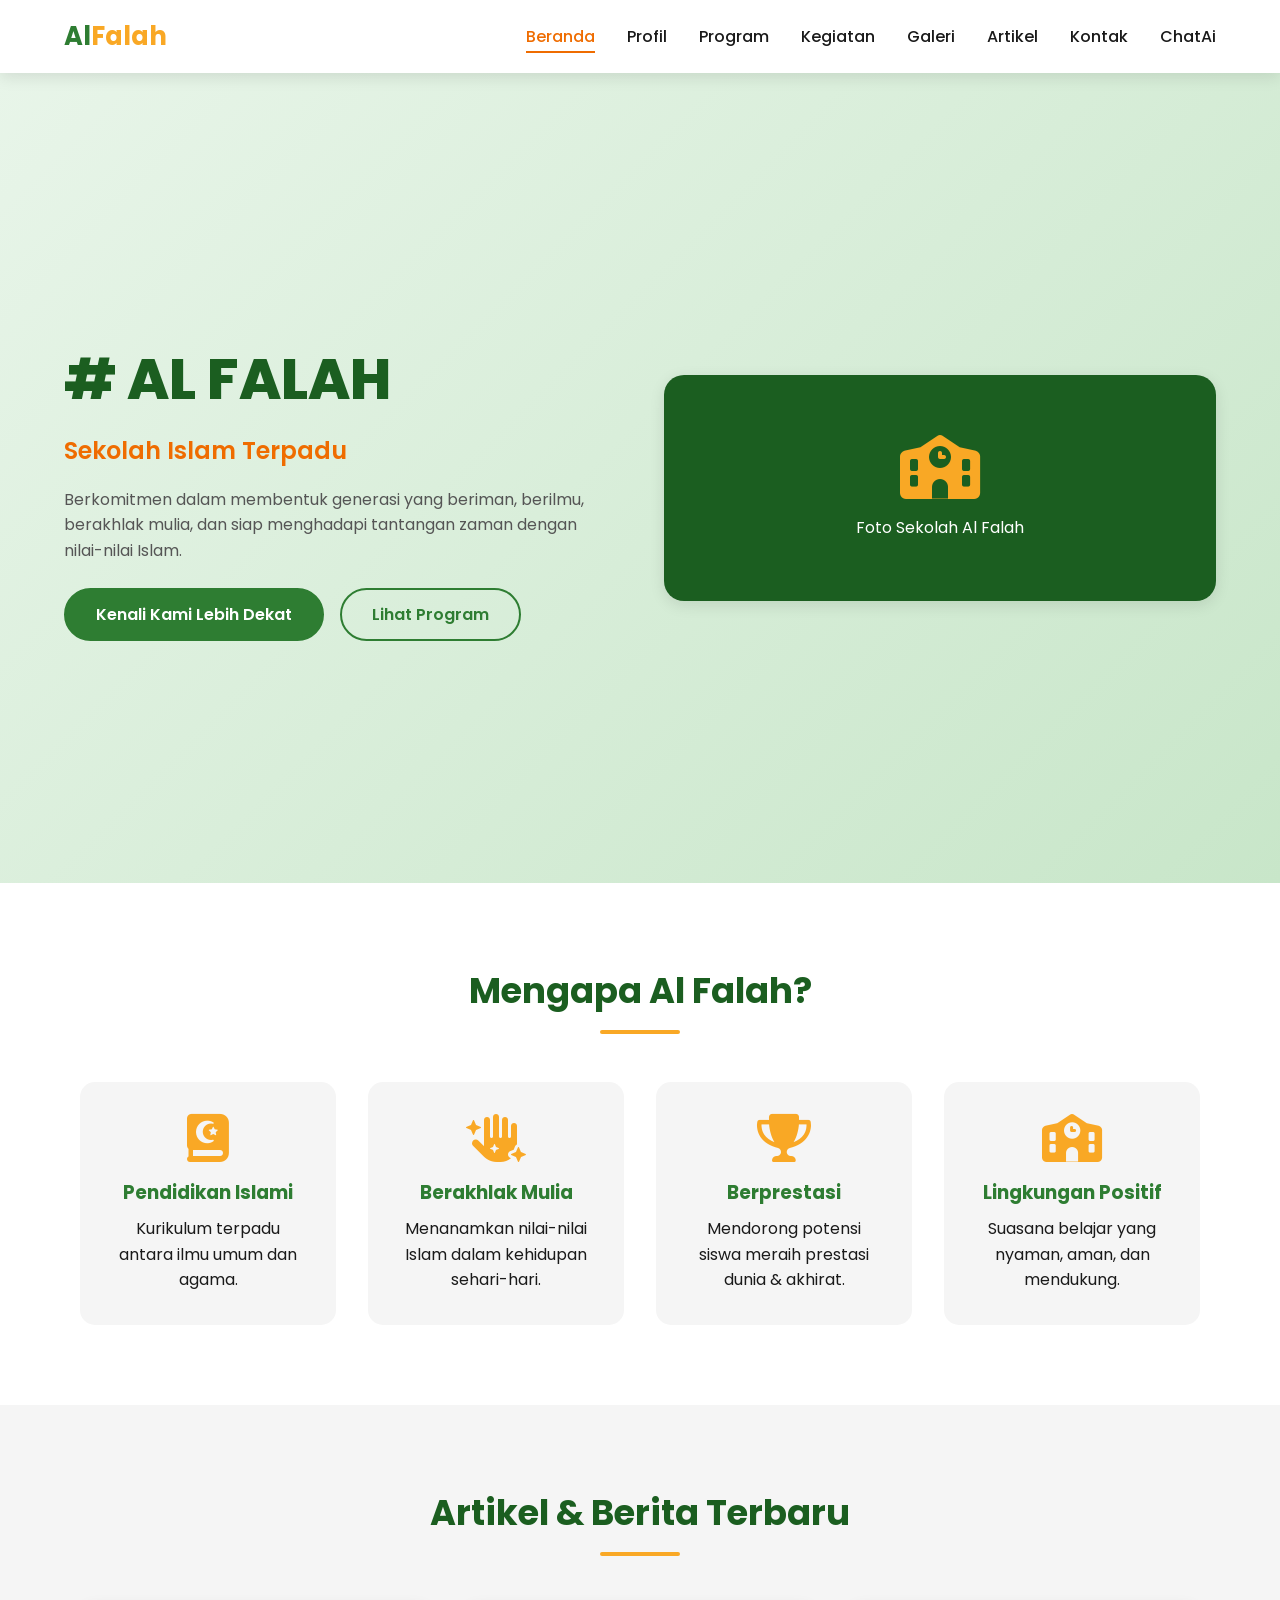
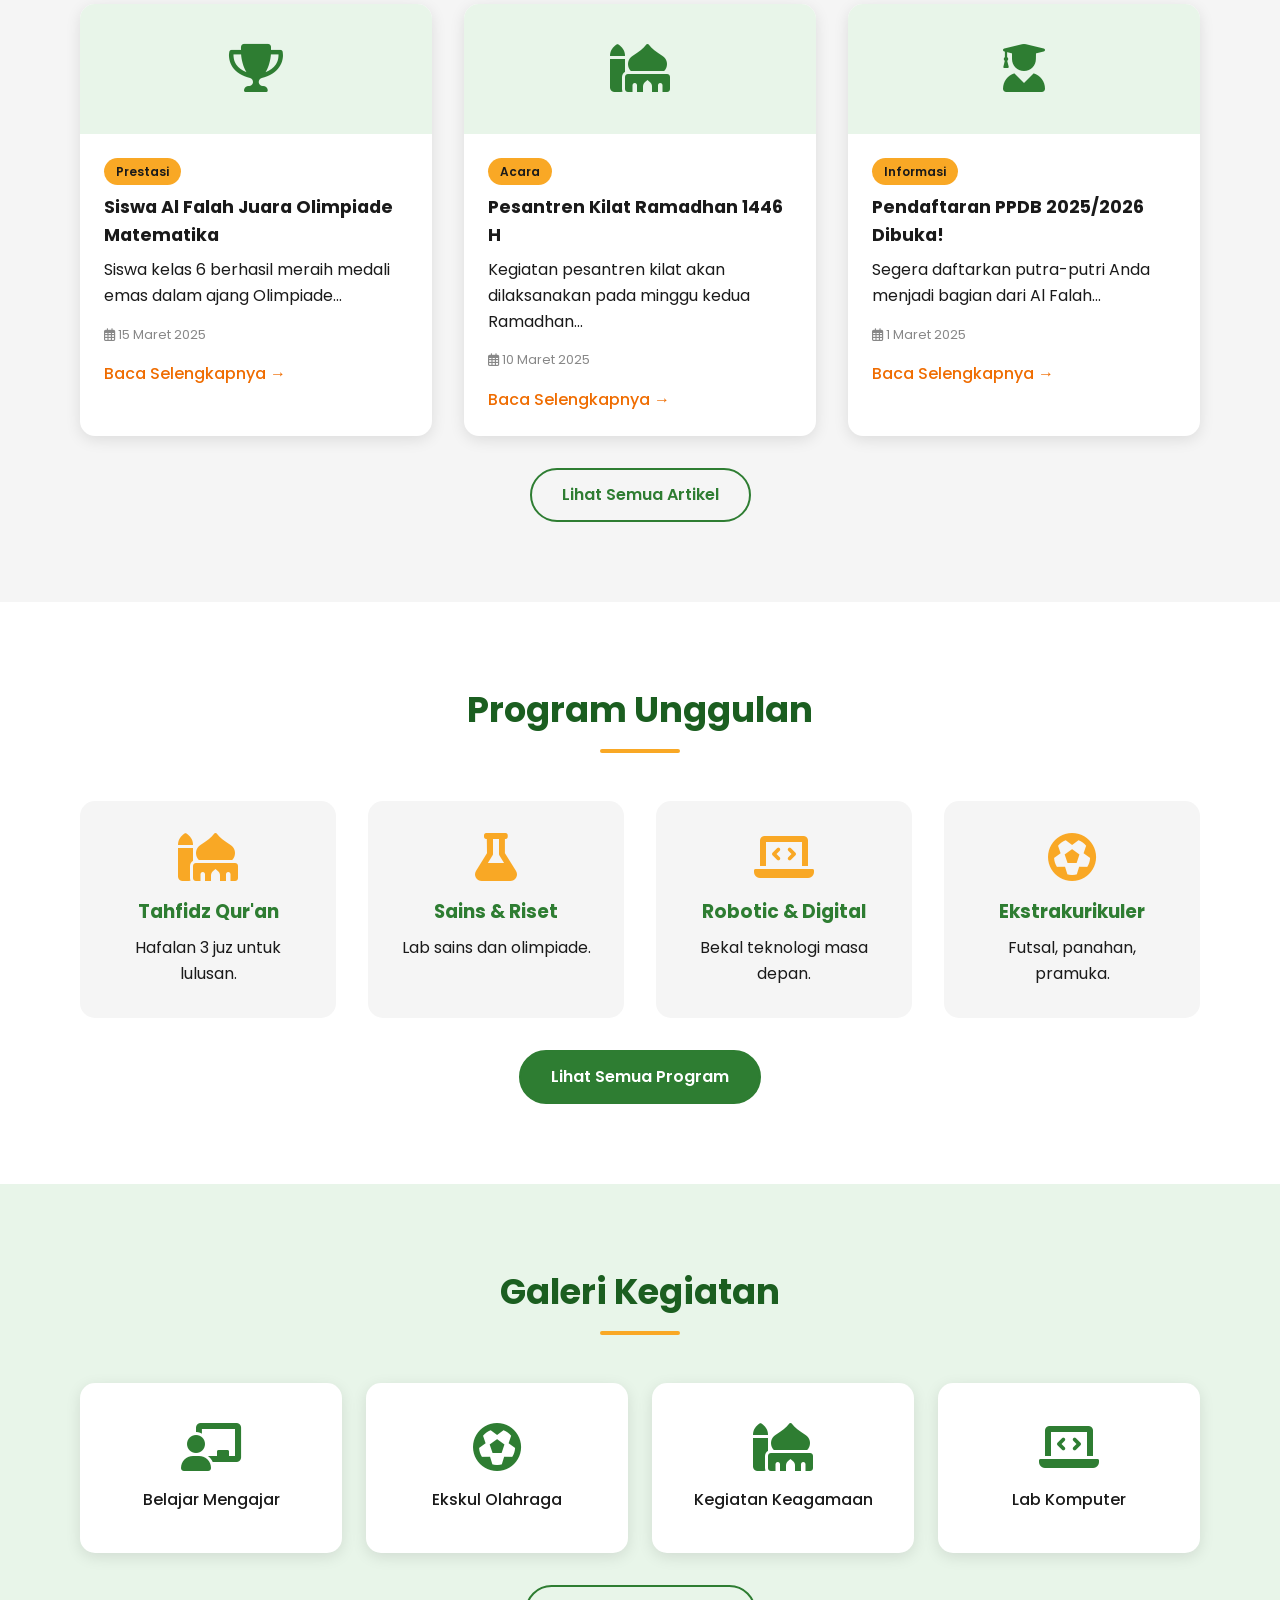
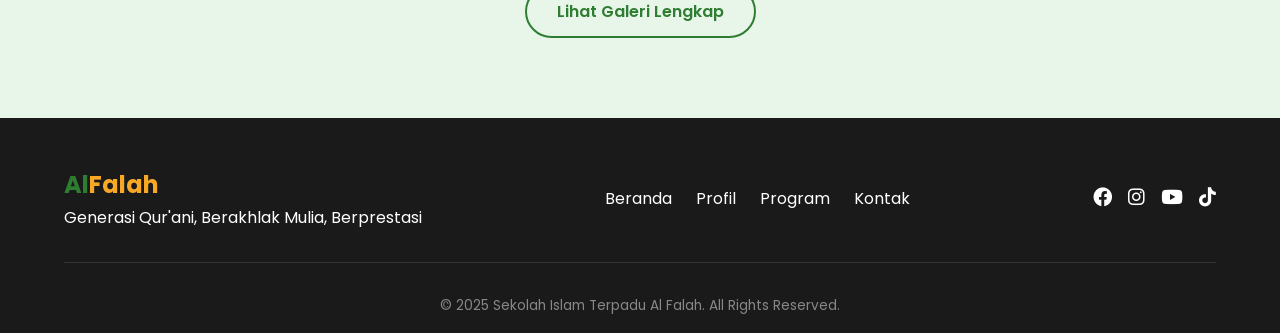
==== commit b6d0d26c: "Update index.html" ====
--- a/index.html
+++ b/index.html
@@ -485,7 +485,7 @@
         <li><a href="galeri.html">Galeri</a></li>
         <li><a href="artikel.html">Artikel</a></li>
         <li><a href="kontak.html">Kontak</a></li>
-        <li><a href="aaybyriz.html">ChatAi /a></li>
+        <li><a href="aaybyriz.html">ChatAi</a></li>
     </ul>
     <div class="menu-toggle" id="menuToggle">
         <i class="fas fa-bars"></i>
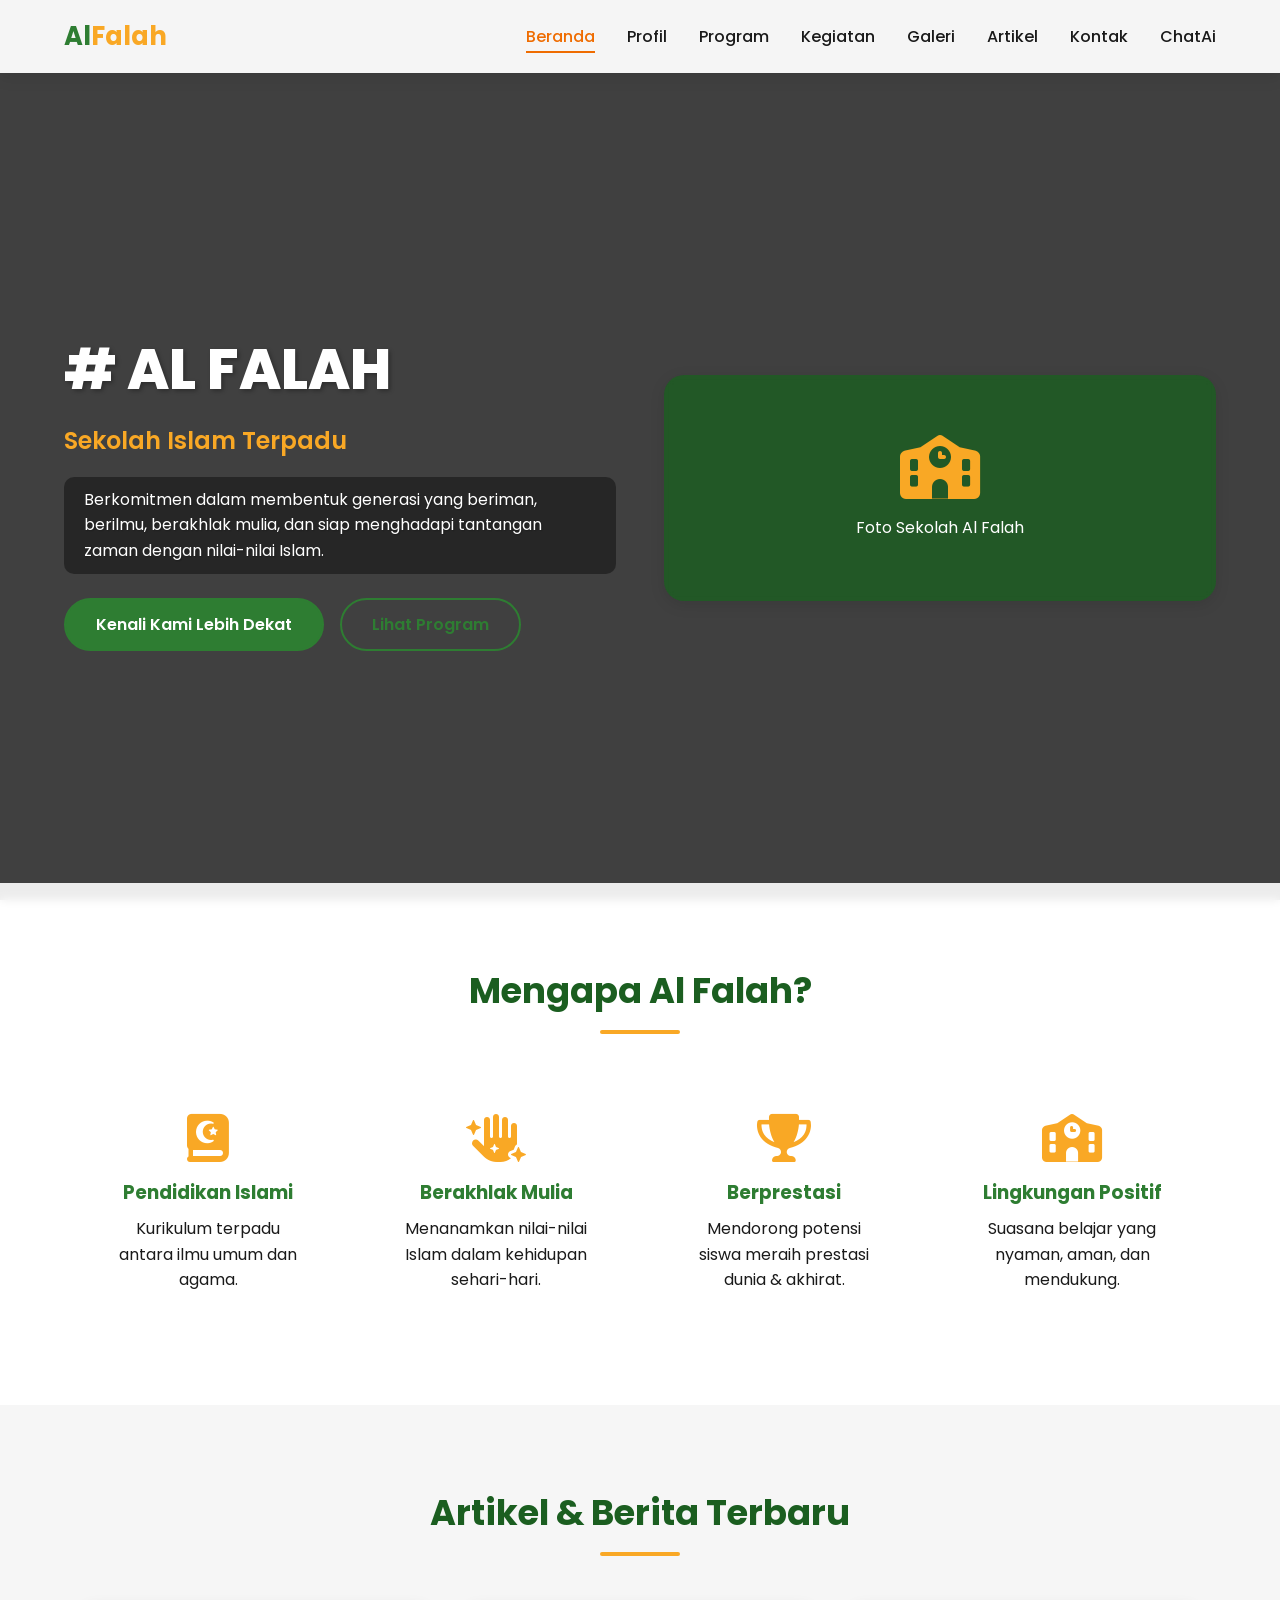
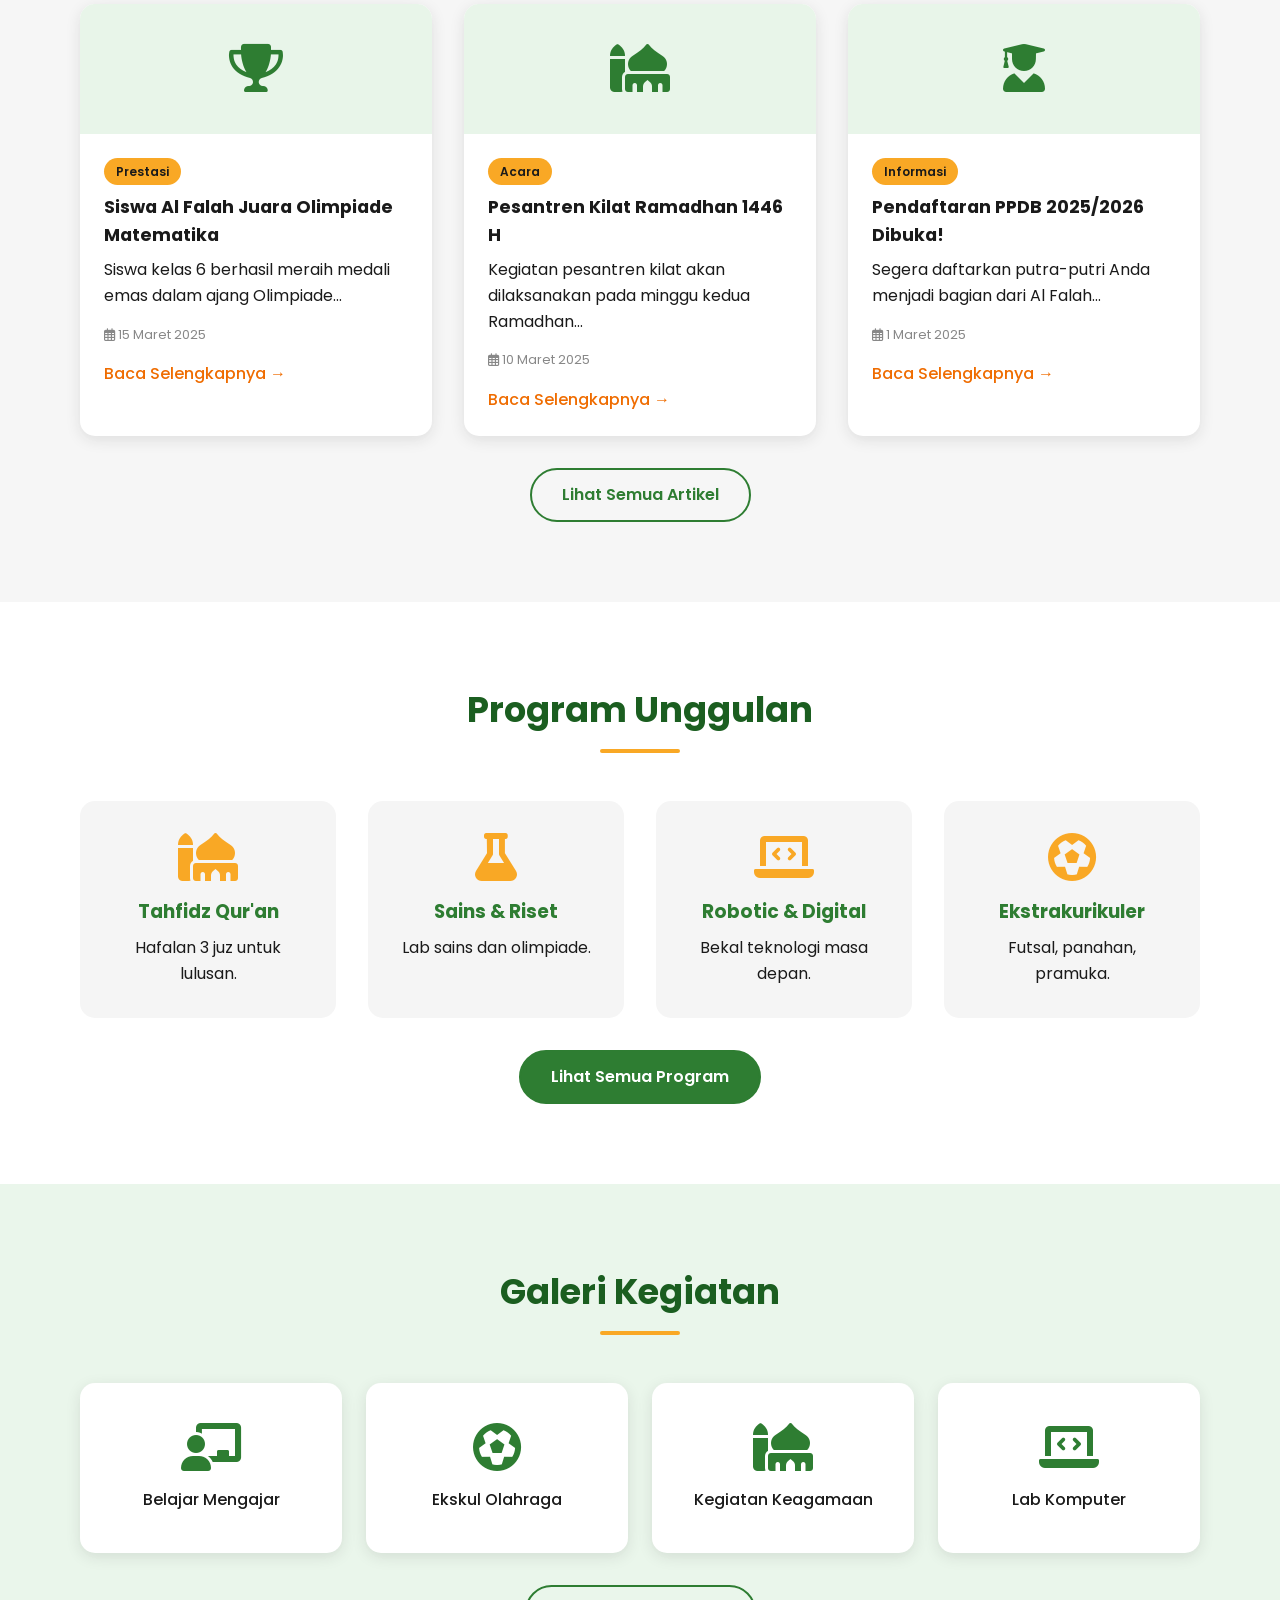
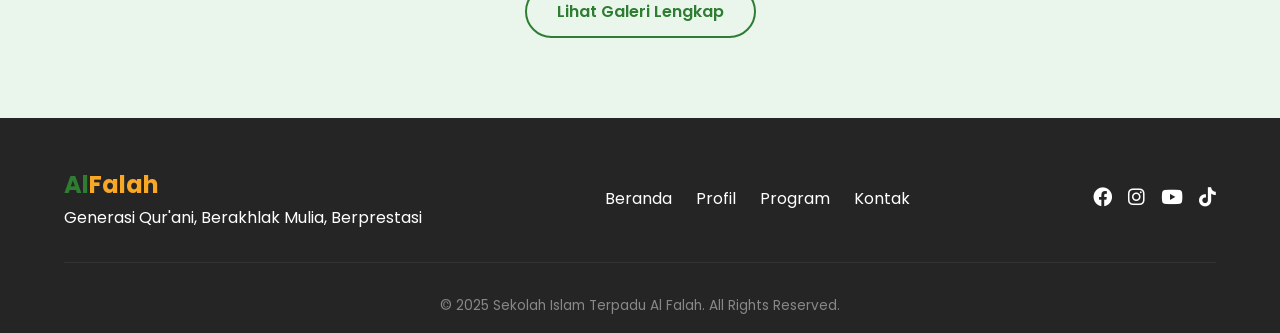
==== commit c8f507fe: "Update index.html" ====
--- a/index.html
+++ b/index.html
@@ -33,6 +33,29 @@
             line-height: 1.6;
             color: var(--text-dark);
             overflow-x: hidden;
+            /* WALLPAPER BACKGROUND */
+            background-image: url('https://images.pexels.com/photos/256490/pexels-photo-256490.jpeg?auto=compress&cs=tinysrgb&w=1600');
+            background-size: cover;
+            background-position: center;
+            background-attachment: fixed;
+            background-repeat: no-repeat;
+            position: relative;
+        }
+        /* Overlay gelap agar teks tetap terbaca */
+        body::before {
+            content: '';
+            position: fixed;
+            top: 0;
+            left: 0;
+            width: 100%;
+            height: 100%;
+            background: rgba(0, 0, 0, 0.75);
+            z-index: -1;
+        }
+        /* Semua konten di atas wallpaper */
+        .navbar, .hero, .features, .blog-preview, .program-preview, .gallery-preview, footer {
+            position: relative;
+            z-index: 1;
         }
         .container {
             max-width: 1200px;
@@ -63,7 +86,7 @@
         }
         /* Navbar */
         .navbar {
-            background: var(--white);
+            background: rgba(255, 255, 255, 0.95);
             padding: 1rem 5%;
             display: flex;
             justify-content: space-between;
@@ -73,6 +96,7 @@
             top: 0;
             z-index: 1000;
             flex-wrap: wrap;
+            backdrop-filter: blur(5px);
         }
         .logo h2 {
             color: var(--primary-green);
@@ -154,7 +178,6 @@
         /* Hero */
         .hero {
             min-height: 90vh;
-            background: linear-gradient(135deg, #e8f5e9 0%, #c8e6c9 100%);
             display: flex;
             align-items: center;
             padding: 80px 5% 60px;
@@ -170,18 +193,20 @@
         .hero-content h1 {
             font-size: 3.5rem;
             font-weight: 800;
-            color: var(--primary-dark);
+            color: var(--white);
             margin-bottom: 0.5rem;
+            text-shadow: 2px 2px 4px rgba(0,0,0,0.3);
         }
         .hero-content h3 {
             font-size: 1.5rem;
             font-weight: 600;
-            color: var(--accent-orange);
+            color: var(--accent-gold);
             margin-bottom: 1rem;
         }
         .hero-content p {
-            color: var(--text-gray);
+            color: var(--white);
             margin-bottom: 1.5rem;
+            text-shadow: 1px 1px 2px rgba(0,0,0,0.3);
         }
         .btn-group {
             display: flex;
@@ -189,12 +214,13 @@
             flex-wrap: wrap;
         }
         .image-placeholder {
-            background: var(--primary-dark);
+            background: rgba(27, 94, 32, 0.8);
             border-radius: 20px;
             padding: 60px 40px;
             text-align: center;
             color: var(--white);
             box-shadow: var(--shadow);
+            backdrop-filter: blur(5px);
         }
         .image-placeholder i {
             font-size: 4rem;
@@ -204,7 +230,8 @@
         /* Features */
         .features {
             padding: 5rem 0;
-            background: var(--white);
+            background: rgba(255, 255, 255, 0.9);
+            backdrop-filter: blur(5px);
         }
         .features-grid {
             display: grid;
@@ -215,7 +242,7 @@
             padding: 0 20px;
         }
         .feature-card {
-            background: var(--bg-light);
+            background: var(--white);
             padding: 2rem;
             text-align: center;
             border-radius: 15px;
@@ -237,7 +264,8 @@
         /* Blog Preview */
         .blog-preview {
             padding: 5rem 0;
-            background: var(--bg-light);
+            background: rgba(245, 245, 245, 0.9);
+            backdrop-filter: blur(5px);
         }
         .blog-grid {
             display: grid;
@@ -296,7 +324,8 @@
         /* Program Preview */
         .program-preview {
             padding: 5rem 0;
-            background: var(--white);
+            background: rgba(255, 255, 255, 0.9);
+            backdrop-filter: blur(5px);
         }
         .program-grid {
             display: grid;
@@ -329,7 +358,8 @@
         /* Gallery Preview */
         .gallery-preview {
             padding: 5rem 0;
-            background: var(--primary-light);
+            background: rgba(232, 245, 233, 0.9);
+            backdrop-filter: blur(5px);
         }
         .gallery-grid {
             display: grid;
@@ -368,9 +398,10 @@
         }
         /* Footer */
         footer {
-            background: #1a1a1a;
+            background: rgba(26, 26, 26, 0.95);
             color: var(--white);
             padding: 3rem 5% 1rem;
+            backdrop-filter: blur(5px);
         }
         .footer-content {
             max-width: 1200px;
@@ -420,6 +451,13 @@
             padding-top: 2rem;
             font-size: 0.85rem;
             color: var(--text-light);
+        }
+        /* Perbaikan teks di hero biar lebih jelas */
+        .hero-content p {
+            background: rgba(0,0,0,0.4);
+            display: inline-block;
+            padding: 10px 20px;
+            border-radius: 10px;
         }
         /* Responsive */
         @media (max-width: 1024px) {
